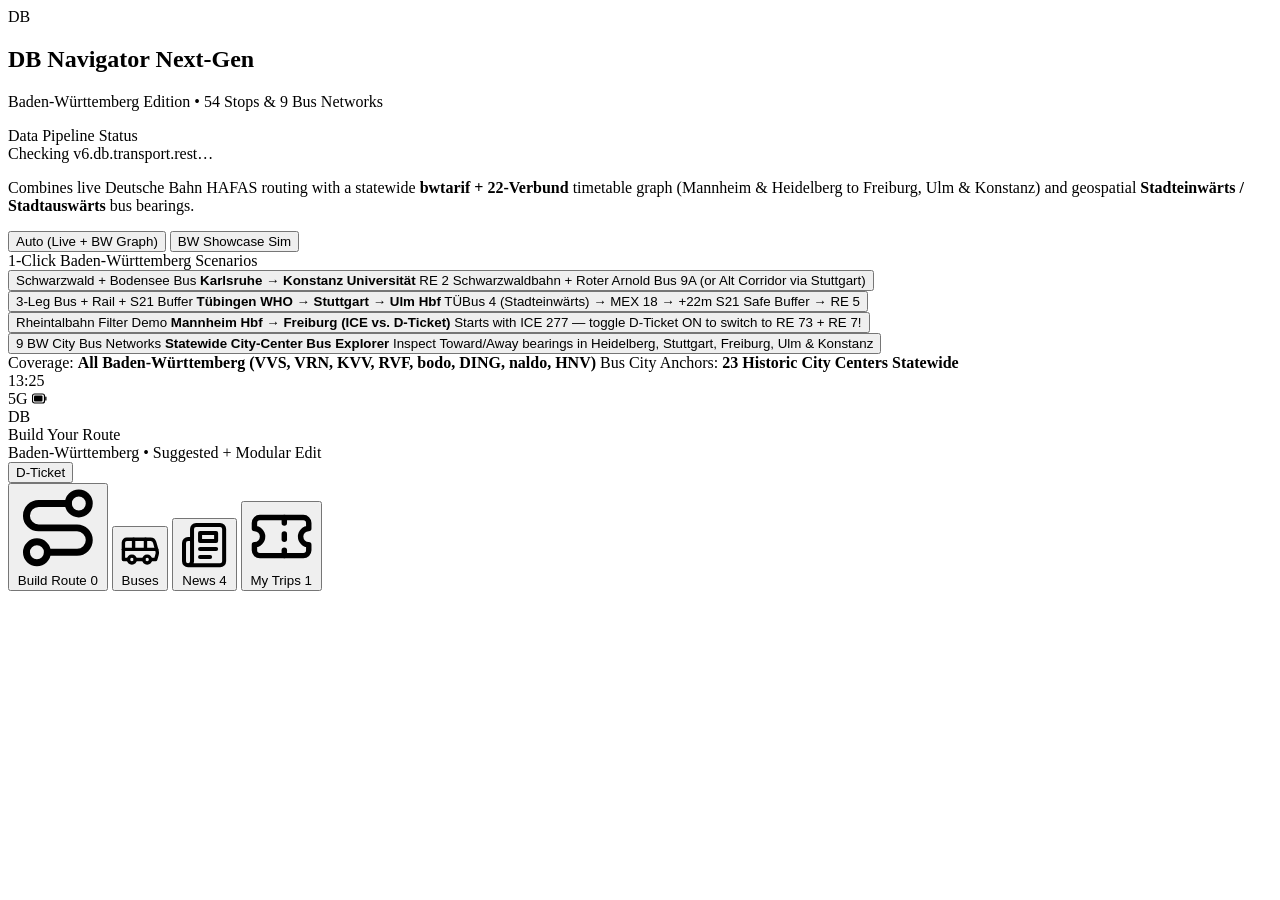
==== DBapp/index.html @ df18655d "Add files via upload" ====
<!DOCTYPE html>
<html lang="en">
<head>
  <meta charset="UTF-8" />
  <meta name="viewport" content="width=device-width, initial-scale=1.0, viewport-fit=cover" />
  <meta name="theme-color" content="#ec0016" />
  <meta name="description" content="Interactive Next-Gen UI prototype for Deutsche Bahn (DB Navigator) across Baden-Württemberg featuring modular multi-leg route building, Deutschlandticket filtering, geospatial bus city-center bearings, and transit news." />
  <meta property="og:title" content="DB Navigator Next-Gen — Baden-Württemberg Prototype" />
  <meta property="og:description" content="Build custom multi-leg rail &amp; bus routes across Baden-Württemberg with Deutschlandticket filtering, interactive transit map, and Stadteinwärts/Stadtauswärts bus bearings." />
  <meta property="og:type" content="website" />
  <link rel="icon" type="image/svg+xml" href="data:image/svg+xml,%3Csvg xmlns='http://www.w3.org/2000/svg' viewBox='0 0 64 48'%3E%3Crect x='3' y='3' width='58' height='42' rx='9' fill='%23ffffff' stroke='%23ec0016' stroke-width='6'/%3E%3Ctext x='32' y='33' text-anchor='middle' font-family='Arial,sans-serif' font-weight='900' font-size='26' fill='%23ec0016'%3EDB%3C/text%3E%3C/svg%3E" />
  <link rel="apple-touch-icon" href="data:image/svg+xml,%3Csvg xmlns='http://www.w3.org/2000/svg' viewBox='0 0 64 64'%3E%3Crect width='64' height='64' rx='14' fill='%23ec0016'/%3E%3Crect x='6' y='12' width='52' height='40' rx='8' fill='%23ffffff'/%3E%3Ctext x='32' y='41' text-anchor='middle' font-family='Arial,sans-serif' font-weight='900' font-size='24' fill='%23ec0016'%3EDB%3C/text%3E%3C/svg%3E" />
  <title>DB Navigator Next-Gen — Baden-Württemberg Interactive Prototype</title>
  <link rel="stylesheet" href="./css/styles.css?v=5" />
</head>
<body>
  <div class="workspace-shell">
    <!-- Left Presentation & Demo Companion Panel -->
    <aside class="companion-panel" aria-label="Prototype Controls and Scenarios">
      <div class="companion-brand">
        <span class="db-logo-mark" aria-hidden="true">DB</span>
        <div>
          <h1 class="companion-title">DB Navigator <span class="badge-next">Next-Gen</span></h1>
          <p class="companion-subtitle">Baden-Württemberg Edition • 54 Stops &amp; 9 Bus Networks</p>
        </div>
      </div>

      <div class="companion-card">
        <div class="card-eyebrow">Data Pipeline Status</div>
        <div id="api-status-indicator" class="api-status-pill status-checking">
          <span class="status-dot"></span>
          <span id="api-status-text">Checking v6.db.transport.rest…</span>
        </div>
        <p class="companion-help">
          Combines live Deutsche Bahn HAFAS routing with a statewide <strong>bwtarif + 22-Verbund</strong> timetable graph (Mannheim &amp; Heidelberg to Freiburg, Ulm &amp; Konstanz) and geospatial <strong>Stadteinwärts / Stadtauswärts</strong> bus bearings.
        </p>
        <div class="mode-switch-row">
          <button id="btn-mode-auto" class="chip-btn active" type="button">Auto (Live + BW Graph)</button>
          <button id="btn-mode-stuttgart" class="chip-btn" type="button">BW Showcase Sim</button>
        </div>
      </div>

      <div class="companion-card">
        <div class="card-eyebrow">1-Click Baden-Württemberg Scenarios</div>
        <div class="scenario-list">
          <button class="scenario-btn" data-scenario="schwarzwald-bodensee" type="button">
            <span class="scenario-tag">Schwarzwald + Bodensee Bus</span>
            <strong>Karlsruhe → Konstanz Universität</strong>
            <span>RE 2 Schwarzwaldbahn + Roter Arnold Bus 9A (or Alt Corridor via Stuttgart)</span>
          </button>
          <button class="scenario-btn" data-scenario="s21-buffer" type="button">
            <span class="scenario-tag">3-Leg Bus + Rail + S21 Buffer</span>
            <strong>Tübingen WHO → Stuttgart → Ulm Hbf</strong>
            <span>TÜBus 4 (Stadteinwärts) → MEX 18 → +22m S21 Safe Buffer → RE 5</span>
          </button>
          <button class="scenario-btn" data-scenario="ice-vs-dticket" type="button">
            <span class="scenario-tag">Rheintalbahn Filter Demo</span>
            <strong>Mannheim Hbf → Freiburg (ICE vs. D-Ticket)</strong>
            <span>Starts with ICE 277 — toggle D-Ticket ON to switch to RE 73 + RE 7!</span>
          </button>
          <button class="scenario-btn" data-scenario="bus-explorer-bw" type="button">
            <span class="scenario-tag">9 BW City Bus Networks</span>
            <strong>Statewide City-Center Bus Explorer</strong>
            <span>Inspect Toward/Away bearings in Heidelberg, Stuttgart, Freiburg, Ulm &amp; Konstanz</span>
          </button>
        </div>
      </div>

      <div class="companion-footer">
        <span>Coverage: <strong>All Baden-Württemberg (VVS, VRN, KVV, RVF, bodo, DING, naldo, HNV)</strong></span>
        <span>Bus City Anchors: <strong>23 Historic City Centers Statewide</strong></span>
      </div>
    </aside>

    <!-- Centered Smartphone Device Frame -->
    <main class="phone-stage">
      <div class="phone-device" role="application" aria-label="DB Navigator Mobile Prototype">
        <!-- Hardware Notch & Status Bar -->
        <div class="phone-statusbar">
          <span id="phone-clock" class="phone-time">13:25</span>
          <div class="phone-notch" aria-hidden="true"></div>
          <div class="phone-signals" aria-hidden="true">
            <span>5G</span>
            <svg width="15" height="11" viewBox="0 0 15 11" fill="currentColor"><rect x="0.5" y="1" width="12" height="9" rx="2" stroke="currentColor" stroke-width="1.2" fill="none"/><rect x="2" y="2.5" width="8.5" height="6" rx="1"/><rect x="13.2" y="3.5" width="1.3" height="4" rx="0.6"/></svg>
          </div>
        </div>

        <!-- Top DB App Header -->
        <header class="app-header">
          <div class="db-top-stripe" aria-hidden="true"></div>
          <div class="app-header-row">
            <div class="app-brand">
              <span class="db-logo-small">DB</span>
              <div>
                <div class="app-header-title" id="header-view-title">Build Your Route</div>
                <div class="app-header-sub" id="header-view-sub">Baden-Württemberg • Suggested + Modular Edit</div>
              </div>
            </div>
            <button id="btn-quick-dticket" class="dticket-header-pill active" type="button" title="Toggle Deutschlandticket Filter">
              <span class="dticket-dot"></span>
              <span>D-Ticket</span>
            </button>
          </div>
        </header>

        <!-- Scrollable Screen Viewport -->
        <div id="app-viewport" class="app-viewport">
          <!-- Rendered dynamically by js/app.js -->
        </div>

        <!-- Modal / Drawer Sheet Container inside Phone -->
        <div id="phone-sheet-backdrop" class="phone-sheet-backdrop hidden">
          <div id="phone-sheet-content" class="phone-sheet"></div>
        </div>

        <!-- Toast Notification inside Phone -->
        <div id="phone-toast" class="phone-toast hidden" role="status" aria-live="polite"></div>

        <!-- 4-Tab Bottom Navigation Bar -->
        <nav class="app-tabbar" aria-label="Main Navigation">
          <button class="tab-item active" data-tab="builder" type="button">
            <svg class="tab-icon" viewBox="0 0 24 24" fill="none" stroke="currentColor" stroke-width="2" stroke-linecap="round" stroke-linejoin="round">
              <circle cx="6" cy="19" r="3"/><path d="M9 19h8.5a3.5 3.5 0 0 0 0-7h-11a3.5 3.5 0 0 1 0-7H15"/><circle cx="18" cy="5" r="3"/>
            </svg>
            <span>Build Route</span>
            <span id="badge-legs-count" class="tab-badge hidden">0</span>
          </button>

          <button class="tab-item" data-tab="buses" type="button">
            <svg class="tab-icon" viewBox="0 0 24 24" fill="none" stroke="currentColor" stroke-width="2" stroke-linecap="round" stroke-linejoin="round">
              <path d="M8 6v6"/><path d="M15 6v6"/><path d="M2 12h19.6"/><path d="M18 18h3s.5-1.7.8-2.8c.1-.4.2-.8.2-1.2 0-.4-.1-.8-.2-1.2l-1.4-5C20.1 6.8 19.1 6 18 6H4a2 2 0 0 0-2 2v10h3"/><circle cx="7" cy="18" r="2"/><path d="M9 18h5"/><circle cx="16" cy="18" r="2"/>
            </svg>
            <span>Buses</span>
          </button>

          <button class="tab-item" data-tab="news" type="button">
            <svg class="tab-icon" viewBox="0 0 24 24" fill="none" stroke="currentColor" stroke-width="2" stroke-linecap="round" stroke-linejoin="round">
              <path d="M4 22h16a2 2 0 0 0 2-2V4a2 2 0 0 0-2-2H8a2 2 0 0 0-2 2v16a2 2 0 0 1-2 2Zm0 0a2 2 0 0 1-2-2v-9c0-1.1.9-2 2-2h2"/><path d="M18 14h-8"/><path d="M15 18h-5"/><path d="M10 6h8v4h-8V6Z"/>
            </svg>
            <span>News</span>
            <span id="badge-news-alert" class="tab-badge alert">4</span>
          </button>

          <button class="tab-item" data-tab="trips" type="button">
            <svg class="tab-icon" viewBox="0 0 24 24" fill="none" stroke="currentColor" stroke-width="2" stroke-linecap="round" stroke-linejoin="round">
              <path d="M2 9a3 3 0 0 1 0 6v2a2 2 0 0 0 2 2h16a2 2 0 0 0 2-2v-2a3 3 0 0 1 0-6V7a2 2 0 0 0-2-2H4a2 2 0 0 0-2 2Z"/><path d="M13 5v2"/><path d="M13 17v2"/><path d="M13 11v2"/>
            </svg>
            <span>My Trips</span>
            <span id="badge-trips-count" class="tab-badge">1</span>
          </button>
        </nav>
      </div>
    </main>
  </div>

  <script defer src="./js/bundle.js?v=5"></script>
</body>
</html>
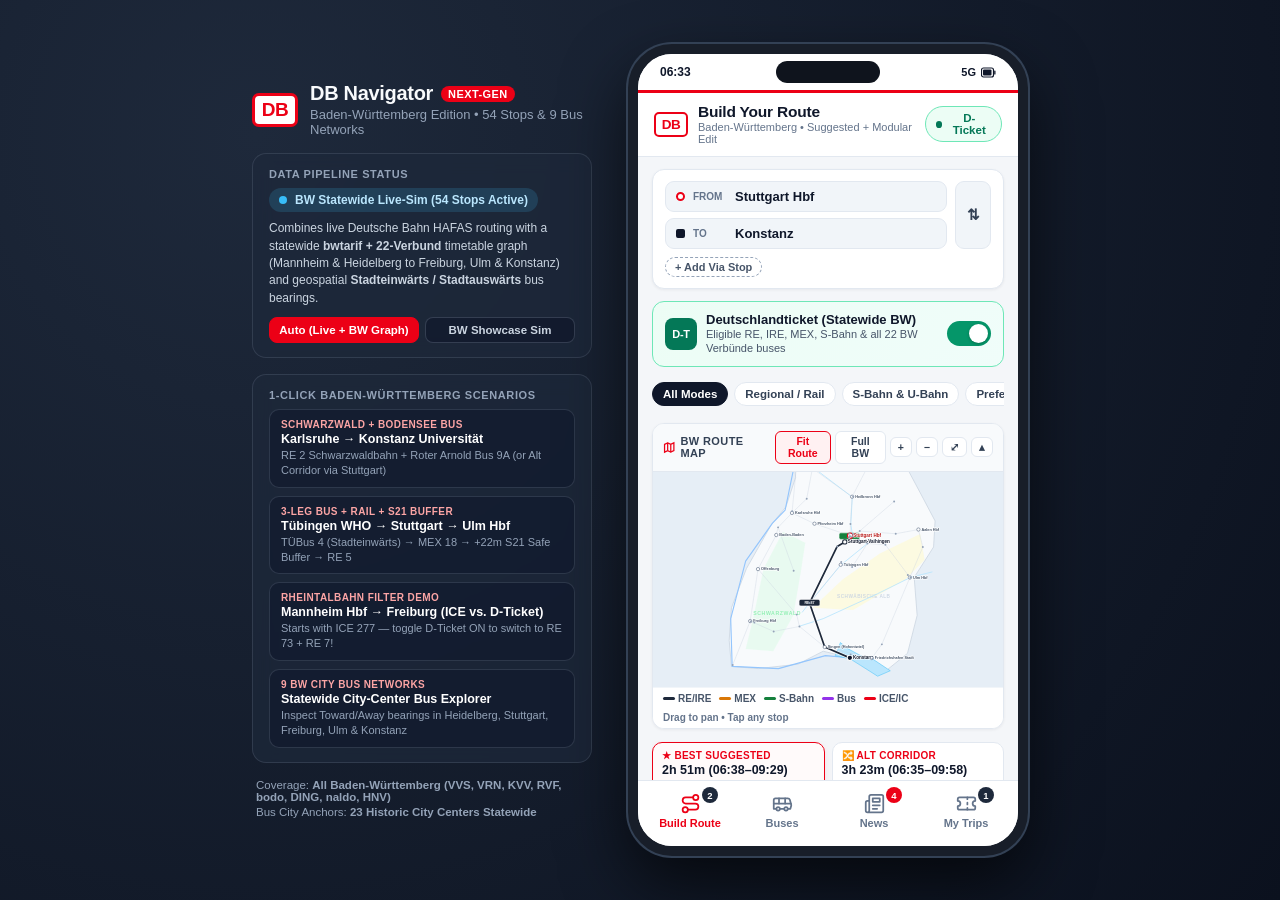
==== commit 429855ea: "Add files via upload" ====
--- a/DBapp/index.html
+++ b/DBapp/index.html
@@ -1,158 +1,7067 @@
-<!DOCTYPE html>
-<html lang="en">
-<head>
-  <meta charset="UTF-8" />
-  <meta name="viewport" content="width=device-width, initial-scale=1.0, viewport-fit=cover" />
-  <meta name="theme-color" content="#ec0016" />
-  <meta name="description" content="Interactive Next-Gen UI prototype for Deutsche Bahn (DB Navigator) across Baden-Württemberg featuring modular multi-leg route building, Deutschlandticket filtering, geospatial bus city-center bearings, and transit news." />
-  <meta property="og:title" content="DB Navigator Next-Gen — Baden-Württemberg Prototype" />
-  <meta property="og:description" content="Build custom multi-leg rail &amp; bus routes across Baden-Württemberg with Deutschlandticket filtering, interactive transit map, and Stadteinwärts/Stadtauswärts bus bearings." />
-  <meta property="og:type" content="website" />
-  <link rel="icon" type="image/svg+xml" href="data:image/svg+xml,%3Csvg xmlns='http://www.w3.org/2000/svg' viewBox='0 0 64 48'%3E%3Crect x='3' y='3' width='58' height='42' rx='9' fill='%23ffffff' stroke='%23ec0016' stroke-width='6'/%3E%3Ctext x='32' y='33' text-anchor='middle' font-family='Arial,sans-serif' font-weight='900' font-size='26' fill='%23ec0016'%3EDB%3C/text%3E%3C/svg%3E" />
-  <link rel="apple-touch-icon" href="data:image/svg+xml,%3Csvg xmlns='http://www.w3.org/2000/svg' viewBox='0 0 64 64'%3E%3Crect width='64' height='64' rx='14' fill='%23ec0016'/%3E%3Crect x='6' y='12' width='52' height='40' rx='8' fill='%23ffffff'/%3E%3Ctext x='32' y='41' text-anchor='middle' font-family='Arial,sans-serif' font-weight='900' font-size='24' fill='%23ec0016'%3EDB%3C/text%3E%3C/svg%3E" />
-  <title>DB Navigator Next-Gen — Baden-Württemberg Interactive Prototype</title>
-  <link rel="stylesheet" href="./css/styles.css?v=5" />
-</head>
-<body>
-  <div class="workspace-shell">
-    <!-- Left Presentation & Demo Companion Panel -->
-    <aside class="companion-panel" aria-label="Prototype Controls and Scenarios">
-      <div class="companion-brand">
-        <span class="db-logo-mark" aria-hidden="true">DB</span>
-        <div>
-          <h1 class="companion-title">DB Navigator <span class="badge-next">Next-Gen</span></h1>
-          <p class="companion-subtitle">Baden-Württemberg Edition • 54 Stops &amp; 9 Bus Networks</p>
-        </div>
-      </div>
-
-      <div class="companion-card">
-        <div class="card-eyebrow">Data Pipeline Status</div>
-        <div id="api-status-indicator" class="api-status-pill status-checking">
-          <span class="status-dot"></span>
-          <span id="api-status-text">Checking v6.db.transport.rest…</span>
-        </div>
-        <p class="companion-help">
-          Combines live Deutsche Bahn HAFAS routing with a statewide <strong>bwtarif + 22-Verbund</strong> timetable graph (Mannheim &amp; Heidelberg to Freiburg, Ulm &amp; Konstanz) and geospatial <strong>Stadteinwärts / Stadtauswärts</strong> bus bearings.
-        </p>
-        <div class="mode-switch-row">
-          <button id="btn-mode-auto" class="chip-btn active" type="button">Auto (Live + BW Graph)</button>
-          <button id="btn-mode-stuttgart" class="chip-btn" type="button">BW Showcase Sim</button>
-        </div>
-      </div>
-
-      <div class="companion-card">
-        <div class="card-eyebrow">1-Click Baden-Württemberg Scenarios</div>
-        <div class="scenario-list">
-          <button class="scenario-btn" data-scenario="schwarzwald-bodensee" type="button">
-            <span class="scenario-tag">Schwarzwald + Bodensee Bus</span>
-            <strong>Karlsruhe → Konstanz Universität</strong>
-            <span>RE 2 Schwarzwaldbahn + Roter Arnold Bus 9A (or Alt Corridor via Stuttgart)</span>
-          </button>
-          <button class="scenario-btn" data-scenario="s21-buffer" type="button">
-            <span class="scenario-tag">3-Leg Bus + Rail + S21 Buffer</span>
-            <strong>Tübingen WHO → Stuttgart → Ulm Hbf</strong>
-            <span>TÜBus 4 (Stadteinwärts) → MEX 18 → +22m S21 Safe Buffer → RE 5</span>
-          </button>
-          <button class="scenario-btn" data-scenario="ice-vs-dticket" type="button">
-            <span class="scenario-tag">Rheintalbahn Filter Demo</span>
-            <strong>Mannheim Hbf → Freiburg (ICE vs. D-Ticket)</strong>
-            <span>Starts with ICE 277 — toggle D-Ticket ON to switch to RE 73 + RE 7!</span>
-          </button>
-          <button class="scenario-btn" data-scenario="bus-explorer-bw" type="button">
-            <span class="scenario-tag">9 BW City Bus Networks</span>
-            <strong>Statewide City-Center Bus Explorer</strong>
-            <span>Inspect Toward/Away bearings in Heidelberg, Stuttgart, Freiburg, Ulm &amp; Konstanz</span>
-          </button>
-        </div>
-      </div>
-
-      <div class="companion-footer">
-        <span>Coverage: <strong>All Baden-Württemberg (VVS, VRN, KVV, RVF, bodo, DING, naldo, HNV)</strong></span>
-        <span>Bus City Anchors: <strong>23 Historic City Centers Statewide</strong></span>
-      </div>
-    </aside>
-
-    <!-- Centered Smartphone Device Frame -->
-    <main class="phone-stage">
-      <div class="phone-device" role="application" aria-label="DB Navigator Mobile Prototype">
-        <!-- Hardware Notch & Status Bar -->
-        <div class="phone-statusbar">
-          <span id="phone-clock" class="phone-time">13:25</span>
-          <div class="phone-notch" aria-hidden="true"></div>
-          <div class="phone-signals" aria-hidden="true">
-            <span>5G</span>
-            <svg width="15" height="11" viewBox="0 0 15 11" fill="currentColor"><rect x="0.5" y="1" width="12" height="9" rx="2" stroke="currentColor" stroke-width="1.2" fill="none"/><rect x="2" y="2.5" width="8.5" height="6" rx="1"/><rect x="13.2" y="3.5" width="1.3" height="4" rx="0.6"/></svg>
-          </div>
-        </div>
-
-        <!-- Top DB App Header -->
-        <header class="app-header">
-          <div class="db-top-stripe" aria-hidden="true"></div>
-          <div class="app-header-row">
-            <div class="app-brand">
-              <span class="db-logo-small">DB</span>
-              <div>
-                <div class="app-header-title" id="header-view-title">Build Your Route</div>
-                <div class="app-header-sub" id="header-view-sub">Baden-Württemberg • Suggested + Modular Edit</div>
-              </div>
-            </div>
-            <button id="btn-quick-dticket" class="dticket-header-pill active" type="button" title="Toggle Deutschlandticket Filter">
-              <span class="dticket-dot"></span>
-              <span>D-Ticket</span>
-            </button>
-          </div>
-        </header>
-
-        <!-- Scrollable Screen Viewport -->
-        <div id="app-viewport" class="app-viewport">
-          <!-- Rendered dynamically by js/app.js -->
-        </div>
-
-        <!-- Modal / Drawer Sheet Container inside Phone -->
-        <div id="phone-sheet-backdrop" class="phone-sheet-backdrop hidden">
-          <div id="phone-sheet-content" class="phone-sheet"></div>
-        </div>
-
-        <!-- Toast Notification inside Phone -->
-        <div id="phone-toast" class="phone-toast hidden" role="status" aria-live="polite"></div>
-
-        <!-- 4-Tab Bottom Navigation Bar -->
-        <nav class="app-tabbar" aria-label="Main Navigation">
-          <button class="tab-item active" data-tab="builder" type="button">
-            <svg class="tab-icon" viewBox="0 0 24 24" fill="none" stroke="currentColor" stroke-width="2" stroke-linecap="round" stroke-linejoin="round">
-              <circle cx="6" cy="19" r="3"/><path d="M9 19h8.5a3.5 3.5 0 0 0 0-7h-11a3.5 3.5 0 0 1 0-7H15"/><circle cx="18" cy="5" r="3"/>
-            </svg>
-            <span>Build Route</span>
-            <span id="badge-legs-count" class="tab-badge hidden">0</span>
-          </button>
-
-          <button class="tab-item" data-tab="buses" type="button">
-            <svg class="tab-icon" viewBox="0 0 24 24" fill="none" stroke="currentColor" stroke-width="2" stroke-linecap="round" stroke-linejoin="round">
-              <path d="M8 6v6"/><path d="M15 6v6"/><path d="M2 12h19.6"/><path d="M18 18h3s.5-1.7.8-2.8c.1-.4.2-.8.2-1.2 0-.4-.1-.8-.2-1.2l-1.4-5C20.1 6.8 19.1 6 18 6H4a2 2 0 0 0-2 2v10h3"/><circle cx="7" cy="18" r="2"/><path d="M9 18h5"/><circle cx="16" cy="18" r="2"/>
-            </svg>
-            <span>Buses</span>
-          </button>
-
-          <button class="tab-item" data-tab="news" type="button">
-            <svg class="tab-icon" viewBox="0 0 24 24" fill="none" stroke="currentColor" stroke-width="2" stroke-linecap="round" stroke-linejoin="round">
-              <path d="M4 22h16a2 2 0 0 0 2-2V4a2 2 0 0 0-2-2H8a2 2 0 0 0-2 2v16a2 2 0 0 1-2 2Zm0 0a2 2 0 0 1-2-2v-9c0-1.1.9-2 2-2h2"/><path d="M18 14h-8"/><path d="M15 18h-5"/><path d="M10 6h8v4h-8V6Z"/>
-            </svg>
-            <span>News</span>
-            <span id="badge-news-alert" class="tab-badge alert">4</span>
-          </button>
-
-          <button class="tab-item" data-tab="trips" type="button">
-            <svg class="tab-icon" viewBox="0 0 24 24" fill="none" stroke="currentColor" stroke-width="2" stroke-linecap="round" stroke-linejoin="round">
-              <path d="M2 9a3 3 0 0 1 0 6v2a2 2 0 0 0 2 2h16a2 2 0 0 0 2-2v-2a3 3 0 0 1 0-6V7a2 2 0 0 0-2-2H4a2 2 0 0 0-2 2Z"/><path d="M13 5v2"/><path d="M13 17v2"/><path d="M13 11v2"/>
-            </svg>
-            <span>My Trips</span>
-            <span id="badge-trips-count" class="tab-badge">1</span>
-          </button>
-        </nav>
-      </div>
-    </main>
-  </div>
-
-  <script defer src="./js/bundle.js?v=5"></script>
-</body>
-</html>
+<!DOCTYPE html>
+<html lang="en">
+<head>
+  <meta charset="UTF-8" />
+  <meta name="viewport" content="width=device-width, initial-scale=1.0, viewport-fit=cover" />
+  <meta name="theme-color" content="#ec0016" />
+  <meta name="description" content="Interactive Next-Gen UI prototype for Deutsche Bahn (DB Navigator) across Baden-Württemberg featuring modular multi-leg route building, Deutschlandticket filtering, geospatial bus city-center bearings, and transit news." />
+  <meta property="og:title" content="DB Navigator Next-Gen — Baden-Württemberg Prototype" />
+  <meta property="og:description" content="Build custom multi-leg rail &amp; bus routes across Baden-Württemberg with Deutschlandticket filtering, interactive transit map, and Stadteinwärts/Stadtauswärts bus bearings." />
+  <meta property="og:type" content="website" />
+  <link rel="icon" type="image/svg+xml" href="data:image/svg+xml,%3Csvg xmlns='http://www.w3.org/2000/svg' viewBox='0 0 64 48'%3E%3Crect x='3' y='3' width='58' height='42' rx='9' fill='%23ffffff' stroke='%23ec0016' stroke-width='6'/%3E%3Ctext x='32' y='33' text-anchor='middle' font-family='Arial,sans-serif' font-weight='900' font-size='26' fill='%23ec0016'%3EDB%3C/text%3E%3C/svg%3E" />
+  <link rel="apple-touch-icon" href="data:image/svg+xml,%3Csvg xmlns='http://www.w3.org/2000/svg' viewBox='0 0 64 64'%3E%3Crect width='64' height='64' rx='14' fill='%23ec0016'/%3E%3Crect x='6' y='12' width='52' height='40' rx='8' fill='%23ffffff'/%3E%3Ctext x='32' y='41' text-anchor='middle' font-family='Arial,sans-serif' font-weight='900' font-size='24' fill='%23ec0016'%3EDB%3C/text%3E%3C/svg%3E" />
+  <title>DB Navigator Next-Gen — Baden-Württemberg Interactive Prototype</title>
+  <style>
+:root {
+  --db-red: #ec0016;
+  --db-red-dark: #c50014;
+  --db-red-soft: #fff1f2;
+  --db-navy: #141923;
+  --db-slate-900: #0f172a;
+  --db-slate-800: #1e293b;
+  --db-slate-700: #334155;
+  --db-slate-600: #475569;
+  --db-slate-500: #64748b;
+  --db-slate-400: #94a3b8;
+  --db-slate-200: #e2e8f0;
+  --db-slate-100: #f1f5f9;
+  --db-bg: #f4f6f9;
+
+  --dticket-green: #047857;
+  --dticket-bg: #ecfdf5;
+  --dticket-border: #6ee7b7;
+
+  --inbound-blue: #0369a1;
+  --inbound-bg: #e0f2fe;
+  --inbound-border: #7dd3fc;
+
+  --outbound-amber: #b45309;
+  --outbound-bg: #fef3c7;
+  --outbound-border: #fcd34d;
+
+  --crosstown-purple: #6d28d9;
+  --crosstown-bg: #ede9fe;
+  --crosstown-border: #c4b5fd;
+
+  --success: #15803d;
+  --warning: #d97706;
+  --danger: #dc2626;
+
+  --radius-sm: 8px;
+  --radius-md: 12px;
+  --radius-lg: 16px;
+  --shadow-sm: 0 1px 3px rgba(15, 23, 42, 0.06);
+  --shadow-md: 0 4px 12px rgba(15, 23, 42, 0.08);
+}
+
+* {
+  box-sizing: border-box;
+  margin: 0;
+  padding: 0;
+}
+
+body {
+  font-family: -apple-system, BlinkMacSystemFont, "Segoe UI", Roboto, "Helvetica Neue", Arial, sans-serif;
+  background: radial-gradient(circle at 20% 15%, #1e293b 0%, #0b111e 100%);
+  color: var(--db-slate-900);
+  min-height: 100vh;
+  display: flex;
+  justify-content: center;
+  align-items: center;
+  padding: 16px;
+  -webkit-font-smoothing: antialiased;
+}
+
+button, input, select {
+  font-family: inherit;
+}
+
+.hidden {
+  display: none !important;
+}
+
+/* Workspace Outer Layout */
+.workspace-shell {
+  display: flex;
+  align-items: center;
+  justify-content: center;
+  gap: 36px;
+  max-width: 1160px;
+  width: 100%;
+}
+
+/* Left Presentation Companion Panel */
+.companion-panel {
+  width: 340px;
+  flex-shrink: 0;
+  color: #f8fafc;
+  display: flex;
+  flex-direction: column;
+  gap: 16px;
+}
+
+.companion-brand {
+  display: flex;
+  align-items: center;
+  gap: 12px;
+}
+
+.db-logo-mark {
+  display: inline-flex;
+  align-items: center;
+  justify-content: center;
+  width: 46px;
+  height: 34px;
+  background: #ffffff;
+  color: var(--db-red);
+  border: 3.5px solid var(--db-red);
+  border-radius: 7px;
+  font-weight: 900;
+  font-size: 19px;
+  letter-spacing: -0.5px;
+  flex-shrink: 0;
+}
+
+.companion-title {
+  font-size: 20px;
+  font-weight: 800;
+  letter-spacing: -0.3px;
+  display: flex;
+  align-items: center;
+  gap: 8px;
+}
+
+.badge-next {
+  font-size: 11px;
+  font-weight: 700;
+  text-transform: uppercase;
+  background: var(--db-red);
+  color: #fff;
+  padding: 2px 7px;
+  border-radius: 99px;
+  letter-spacing: 0.4px;
+}
+
+.companion-subtitle {
+  font-size: 13px;
+  color: #94a3b8;
+  margin-top: 2px;
+}
+
+.companion-card {
+  background: rgba(30, 41, 59, 0.72);
+  border: 1px solid rgba(148, 163, 184, 0.18);
+  border-radius: 14px;
+  padding: 14px 16px;
+  backdrop-filter: blur(10px);
+}
+
+.card-eyebrow {
+  font-size: 11px;
+  font-weight: 700;
+  text-transform: uppercase;
+  letter-spacing: 0.6px;
+  color: #94a3b8;
+  margin-bottom: 8px;
+}
+
+.api-status-pill {
+  display: inline-flex;
+  align-items: center;
+  gap: 8px;
+  font-size: 12px;
+  font-weight: 600;
+  padding: 5px 10px;
+  border-radius: 99px;
+  margin-bottom: 8px;
+}
+
+.status-dot {
+  width: 8px;
+  height: 8px;
+  border-radius: 50%;
+}
+
+.status-checking {
+  background: rgba(251, 191, 36, 0.15);
+  color: #fde68a;
+}
+.status-checking .status-dot { background: #fbbf24; }
+
+.status-live {
+  background: rgba(16, 185, 129, 0.18);
+  color: #6ee7b7;
+}
+.status-live .status-dot {
+  background: #10b981;
+  box-shadow: 0 0 8px #10b981;
+}
+
+.status-sim {
+  background: rgba(56, 189, 248, 0.16);
+  color: #bae6fd;
+}
+.status-sim .status-dot {
+  background: #38bdf8;
+}
+
+.companion-help {
+  font-size: 12px;
+  line-height: 1.45;
+  color: #cbd5e1;
+  margin-bottom: 10px;
+}
+
+.mode-switch-row {
+  display: flex;
+  gap: 6px;
+}
+
+.chip-btn {
+  flex: 1;
+  background: rgba(15, 23, 42, 0.6);
+  border: 1px solid rgba(148, 163, 184, 0.25);
+  color: #cbd5e1;
+  padding: 6px 8px;
+  border-radius: 8px;
+  font-size: 11.5px;
+  font-weight: 600;
+  cursor: pointer;
+  transition: all 0.15s ease;
+}
+
+.chip-btn:hover {
+  border-color: #94a3b8;
+  color: #fff;
+}
+
+.chip-btn.active {
+  background: var(--db-red);
+  border-color: var(--db-red);
+  color: #fff;
+}
+
+.scenario-list {
+  display: flex;
+  flex-direction: column;
+  gap: 8px;
+}
+
+.scenario-btn {
+  text-align: left;
+  background: rgba(15, 23, 42, 0.55);
+  border: 1px solid rgba(148, 163, 184, 0.2);
+  border-radius: 10px;
+  padding: 9px 11px;
+  color: #f1f5f9;
+  cursor: pointer;
+  display: flex;
+  flex-direction: column;
+  gap: 2px;
+  transition: all 0.15s ease;
+}
+
+.scenario-btn:hover {
+  background: rgba(51, 65, 85, 0.65);
+  border-color: rgba(236, 0, 22, 0.65);
+  transform: translateX(2px);
+}
+
+.scenario-tag {
+  font-size: 10px;
+  font-weight: 700;
+  text-transform: uppercase;
+  color: #fca5a5;
+  letter-spacing: 0.4px;
+}
+
+.scenario-btn strong {
+  font-size: 12.5px;
+  color: #ffffff;
+}
+
+.scenario-btn span:last-child {
+  font-size: 11px;
+  color: #94a3b8;
+  line-height: 1.35;
+}
+
+.companion-footer {
+  display: flex;
+  flex-direction: column;
+  gap: 3px;
+  font-size: 11.5px;
+  color: #94a3b8;
+  padding-left: 4px;
+}
+
+/* Smartphone Device Chassis */
+.phone-stage {
+  display: flex;
+  justify-content: center;
+  align-items: center;
+}
+
+.phone-device {
+  width: 400px;
+  height: min(812px, calc(100vh - 32px));
+  min-height: 620px;
+  background: var(--db-bg);
+  border-radius: 44px;
+  border: 10px solid #181e29;
+  box-shadow:
+    0 0 0 2px #334155,
+    0 28px 65px rgba(0, 0, 0, 0.65);
+  display: flex;
+  flex-direction: column;
+  overflow: hidden;
+  position: relative;
+}
+
+/* Status Bar */
+.phone-statusbar {
+  height: 36px;
+  background: #ffffff;
+  display: flex;
+  align-items: center;
+  justify-content: space-between;
+  padding: 0 22px;
+  font-size: 12px;
+  font-weight: 700;
+  color: var(--db-slate-900);
+  flex-shrink: 0;
+  position: relative;
+}
+
+.phone-notch {
+  width: 104px;
+  height: 22px;
+  background: #0f141d;
+  border-radius: 99px;
+  position: absolute;
+  left: 50%;
+  transform: translateX(-50%);
+}
+
+.phone-signals {
+  display: flex;
+  align-items: center;
+  gap: 5px;
+  font-size: 11px;
+}
+
+/* Top DB App Header */
+.app-header {
+  background: #ffffff;
+  border-bottom: 1px solid var(--db-slate-200);
+  flex-shrink: 0;
+  z-index: 10;
+}
+
+.db-top-stripe {
+  height: 3px;
+  background: var(--db-red);
+  width: 100%;
+}
+
+.app-header-row {
+  display: flex;
+  align-items: center;
+  justify-content: space-between;
+  padding: 10px 16px 11px;
+}
+
+.app-brand {
+  display: flex;
+  align-items: center;
+  gap: 10px;
+}
+
+.db-logo-small {
+  display: inline-flex;
+  align-items: center;
+  justify-content: center;
+  width: 34px;
+  height: 25px;
+  background: #fff;
+  color: var(--db-red);
+  border: 2.5px solid var(--db-red);
+  border-radius: 5px;
+  font-weight: 900;
+  font-size: 13.5px;
+  letter-spacing: -0.4px;
+  flex-shrink: 0;
+}
+
+.app-header-title {
+  font-size: 15.5px;
+  font-weight: 800;
+  color: var(--db-slate-900);
+  letter-spacing: -0.2px;
+}
+
+.app-header-sub {
+  font-size: 11px;
+  color: var(--db-slate-500);
+  font-weight: 500;
+}
+
+.dticket-header-pill {
+  display: inline-flex;
+  align-items: center;
+  gap: 5px;
+  padding: 5px 10px;
+  border-radius: 99px;
+  font-size: 11.5px;
+  font-weight: 700;
+  border: 1.5px solid var(--db-slate-200);
+  background: var(--db-slate-100);
+  color: var(--db-slate-600);
+  cursor: pointer;
+  transition: all 0.15s ease;
+}
+
+.dticket-header-pill .dticket-dot {
+  width: 7px;
+  height: 7px;
+  border-radius: 50%;
+  background: var(--db-slate-400);
+}
+
+.dticket-header-pill.active {
+  background: var(--dticket-bg);
+  border-color: var(--dticket-border);
+  color: var(--dticket-green);
+}
+
+.dticket-header-pill.active .dticket-dot {
+  background: var(--dticket-green);
+}
+
+/* Main Scrollable Viewport */
+.app-viewport {
+  flex: 1;
+  overflow-y: auto;
+  padding: 12px 14px 22px;
+  display: flex;
+  flex-direction: column;
+  gap: 12px;
+  scroll-behavior: smooth;
+}
+
+.app-viewport::-webkit-scrollbar {
+  width: 4px;
+}
+.app-viewport::-webkit-scrollbar-thumb {
+  background: #cbd5e1;
+  border-radius: 99px;
+}
+
+/* Bottom Tab Bar */
+.app-tabbar {
+  height: 66px;
+  background: #ffffff;
+  border-top: 1px solid var(--db-slate-200);
+  display: grid;
+  grid-template-columns: repeat(4, 1fr);
+  padding: 4px 6px 10px;
+  flex-shrink: 0;
+  z-index: 15;
+}
+
+.tab-item {
+  background: none;
+  border: none;
+  display: flex;
+  flex-direction: column;
+  align-items: center;
+  justify-content: center;
+  gap: 3px;
+  color: var(--db-slate-500);
+  font-size: 11px;
+  font-weight: 600;
+  cursor: pointer;
+  position: relative;
+  border-radius: 10px;
+  transition: color 0.15s ease;
+}
+
+.tab-item:hover {
+  color: var(--db-slate-800);
+}
+
+.tab-item.active {
+  color: var(--db-red);
+  font-weight: 700;
+}
+
+.tab-icon {
+  width: 21px;
+  height: 21px;
+}
+
+.tab-badge {
+  position: absolute;
+  top: 2px;
+  right: 18px;
+  background: var(--db-slate-800);
+  color: #fff;
+  font-size: 9.5px;
+  font-weight: 800;
+  min-width: 16px;
+  height: 16px;
+  padding: 0 4px;
+  border-radius: 99px;
+  display: inline-flex;
+  align-items: center;
+  justify-content: center;
+}
+
+.tab-badge.alert {
+  background: var(--db-red);
+}
+
+/* Common Cards & Controls inside Viewport */
+.surface-card,
+.dticket-banner,
+.chain-card,
+.alert-ticker {
+  flex-shrink: 0;
+}
+
+.surface-card {
+  background: #ffffff;
+  border-radius: var(--radius-md);
+  border: 1px solid var(--db-slate-200);
+  box-shadow: var(--shadow-sm);
+  padding: 12px;
+}
+
+.dticket-banner {
+  display: flex;
+  align-items: center;
+  justify-content: space-between;
+  gap: 10px;
+  padding: 10px 12px;
+  border-radius: var(--radius-md);
+  border: 1.5px solid var(--db-slate-200);
+  background: #ffffff;
+  transition: all 0.18s ease;
+}
+
+.dticket-banner.enabled {
+  background: linear-gradient(135deg, #ecfdf5 0%, #f0fdfa 100%);
+  border-color: #6ee7b7;
+}
+
+.dticket-banner-left {
+  display: flex;
+  align-items: center;
+  gap: 9px;
+}
+
+.dticket-ticket-icon {
+  width: 32px;
+  height: 32px;
+  border-radius: 8px;
+  background: #047857;
+  color: #fff;
+  font-weight: 900;
+  font-size: 11px;
+  display: inline-flex;
+  align-items: center;
+  justify-content: center;
+  flex-shrink: 0;
+  letter-spacing: -0.3px;
+}
+
+.dticket-banner:not(.enabled) .dticket-ticket-icon {
+  background: var(--db-slate-400);
+}
+
+.dticket-title {
+  font-size: 13px;
+  font-weight: 800;
+  color: var(--db-slate-900);
+}
+
+.dticket-desc {
+  font-size: 11px;
+  color: var(--db-slate-600);
+  line-height: 1.3;
+}
+
+/* Toggle Switch */
+.switch-btn {
+  width: 44px;
+  height: 25px;
+  border-radius: 99px;
+  background: #cbd5e1;
+  border: none;
+  position: relative;
+  cursor: pointer;
+  flex-shrink: 0;
+  transition: background 0.18s ease;
+}
+
+.switch-btn::after {
+  content: "";
+  position: absolute;
+  top: 3px;
+  left: 3px;
+  width: 19px;
+  height: 19px;
+  border-radius: 50%;
+  background: #ffffff;
+  box-shadow: 0 1px 3px rgba(0,0,0,0.25);
+  transition: transform 0.18s ease;
+}
+
+.switch-btn.on {
+  background: #059669;
+}
+
+.switch-btn.on::after {
+  transform: translateX(19px);
+}
+
+/* Filter Pill Strip */
+.filter-strip {
+  display: flex;
+  align-items: center;
+  flex-shrink: 0;
+  gap: 6px;
+  overflow-x: auto;
+  overflow-y: visible;
+  padding: 2px 0 4px;
+}
+
+.filter-strip::-webkit-scrollbar {
+  display: none;
+}
+
+.pill-filter {
+  white-space: nowrap;
+  padding: 5px 10px;
+  border-radius: 99px;
+  font-size: 11.5px;
+  font-weight: 600;
+  background: #ffffff;
+  border: 1px solid var(--db-slate-200);
+  color: var(--db-slate-700);
+  cursor: pointer;
+  transition: all 0.15s ease;
+}
+
+.pill-filter:hover {
+  border-color: var(--db-slate-400);
+}
+
+.pill-filter.active {
+  background: var(--db-slate-900);
+  border-color: var(--db-slate-900);
+  color: #ffffff;
+}
+
+.pill-filter.inbound.active {
+  background: var(--inbound-blue);
+  border-color: var(--inbound-blue);
+}
+
+.pill-filter.outbound.active {
+  background: var(--outbound-amber);
+  border-color: var(--outbound-amber);
+}
+
+/* Search Input & Station Chips */
+.search-box {
+  position: relative;
+  display: flex;
+  align-items: center;
+}
+
+.search-input {
+  width: 100%;
+  padding: 9px 32px 9px 32px;
+  border-radius: 10px;
+  border: 1.5px solid var(--db-slate-200);
+  background: var(--db-slate-100);
+  font-size: 13px;
+  font-weight: 600;
+  color: var(--db-slate-900);
+  outline: none;
+  transition: border-color 0.15s ease, background 0.15s ease;
+}
+
+.search-input:focus {
+  background: #ffffff;
+  border-color: var(--db-red);
+}
+
+.search-icon {
+  position: absolute;
+  left: 10px;
+  width: 15px;
+  height: 15px;
+  color: var(--db-slate-500);
+  pointer-events: none;
+}
+
+.search-results-dropdown {
+  margin-top: 6px;
+  border: 1px solid var(--db-slate-200);
+  border-radius: 10px;
+  background: #ffffff;
+  overflow: hidden;
+  box-shadow: var(--shadow-md);
+}
+
+.station-option {
+  width: 100%;
+  text-align: left;
+  padding: 8px 11px;
+  background: none;
+  border: none;
+  border-bottom: 1px solid var(--db-slate-100);
+  display: flex;
+  align-items: center;
+  justify-content: space-between;
+  cursor: pointer;
+  font-size: 12.5px;
+}
+
+.station-option:last-child {
+  border-bottom: none;
+}
+
+.station-option:hover {
+  background: var(--db-slate-100);
+}
+
+.station-chips {
+  display: flex;
+  flex-wrap: wrap;
+  gap: 5px;
+  margin-top: 8px;
+}
+
+.station-chip {
+  font-size: 11px;
+  font-weight: 600;
+  padding: 4px 9px;
+  border-radius: 7px;
+  background: var(--db-slate-100);
+  color: var(--db-slate-700);
+  border: 1px solid var(--db-slate-200);
+  cursor: pointer;
+}
+
+.station-chip:hover, .station-chip.selected {
+  background: var(--db-red-soft);
+  border-color: #fda4af;
+  color: var(--db-red-dark);
+}
+
+/* Line Product Badges */
+.line-badge {
+  display: inline-flex;
+  align-items: center;
+  justify-content: center;
+  padding: 2px 7px;
+  border-radius: 5px;
+  font-size: 11px;
+  font-weight: 800;
+  letter-spacing: -0.2px;
+  white-space: nowrap;
+}
+
+.line-ice {
+  background: #ffffff;
+  color: var(--db-red);
+  border: 1.5px solid var(--db-red);
+}
+
+.line-ic {
+  background: #f8fafc;
+  color: #be123c;
+  border: 1.5px solid #fda4af;
+}
+
+.line-regio {
+  background: #334155;
+  color: #ffffff;
+}
+
+.line-mex {
+  background: #eab308;
+  color: #1e293b;
+}
+
+.line-sbahn {
+  background: #15803d;
+  color: #ffffff;
+  border-radius: 99px;
+}
+
+.line-ubahn {
+  background: #1d4ed8;
+  color: #ffffff;
+}
+
+.line-bus {
+  background: #9333ea;
+  color: #ffffff;
+}
+
+/* Bus City-Center Directionality Pills */
+.dir-badge {
+  display: inline-flex;
+  align-items: center;
+  gap: 5px;
+  padding: 3.5px 8px;
+  border-radius: 6px;
+  font-size: 11px;
+  font-weight: 700;
+  line-height: 1.2;
+}
+
+.dir-inbound {
+  background: var(--inbound-bg);
+  color: var(--inbound-blue);
+  border: 1px solid var(--inbound-border);
+}
+
+.dir-outbound {
+  background: var(--outbound-bg);
+  color: var(--outbound-amber);
+  border: 1px solid var(--outbound-border);
+}
+
+.dir-crosstown {
+  background: var(--crosstown-bg);
+  color: var(--crosstown-purple);
+  border: 1px solid var(--crosstown-border);
+}
+
+/* Step-by-Step Route Builder Chain */
+.chain-card {
+  background: #ffffff;
+  border-radius: var(--radius-md);
+  border: 1.5px solid var(--db-slate-200);
+  padding: 12px;
+  box-shadow: var(--shadow-sm);
+}
+
+.chain-header {
+  display: flex;
+  align-items: center;
+  justify-content: space-between;
+  margin-bottom: 10px;
+}
+
+.chain-title {
+  font-size: 12.5px;
+  font-weight: 800;
+  text-transform: uppercase;
+  letter-spacing: 0.4px;
+  color: var(--db-slate-700);
+}
+
+.btn-text-danger {
+  background: none;
+  border: none;
+  color: var(--db-red);
+  font-size: 11.5px;
+  font-weight: 700;
+  cursor: pointer;
+}
+
+.leg-timeline {
+  display: flex;
+  flex-direction: column;
+  gap: 0;
+}
+
+.leg-block {
+  position: relative;
+  padding-left: 20px;
+  border-left: 2.5px solid var(--db-red);
+  margin-left: 7px;
+  padding-bottom: 10px;
+}
+
+.leg-block.bus-leg {
+  border-left-color: #9333ea;
+}
+
+.leg-dot {
+  position: absolute;
+  left: -7px;
+  top: 2px;
+  width: 11px;
+  height: 11px;
+  border-radius: 50%;
+  background: #ffffff;
+  border: 2.5px solid var(--db-red);
+}
+
+.leg-dot.end {
+  top: auto;
+  bottom: 0;
+  background: var(--db-slate-900);
+  border-color: var(--db-slate-900);
+}
+
+.leg-row-top {
+  display: flex;
+  align-items: baseline;
+  justify-content: space-between;
+  gap: 6px;
+}
+
+.leg-station {
+  font-size: 13px;
+  font-weight: 800;
+  color: var(--db-slate-900);
+}
+
+.leg-time {
+  font-size: 13px;
+  font-weight: 800;
+  color: var(--db-slate-900);
+  font-variant-numeric: tabular-nums;
+}
+
+.leg-vehicle-box {
+  margin: 6px 0;
+  padding: 7px 9px;
+  border-radius: 8px;
+  background: var(--db-slate-100);
+  display: flex;
+  flex-direction: column;
+  gap: 4px;
+}
+
+.leg-vehicle-main {
+  display: flex;
+  align-items: center;
+  justify-content: space-between;
+  gap: 6px;
+}
+
+.leg-platform {
+  font-size: 11px;
+  font-weight: 700;
+  color: var(--db-slate-600);
+}
+
+.transfer-buffer-box {
+  margin: 6px 0 10px 7px;
+  padding: 8px 10px;
+  border-left: 2px dashed var(--db-slate-400);
+  background: #f8fafc;
+  border-radius: 0 8px 8px 0;
+}
+
+.buffer-label-row {
+  display: flex;
+  align-items: center;
+  justify-content: space-between;
+  font-size: 11px;
+  font-weight: 700;
+  color: var(--db-slate-600);
+  margin-bottom: 5px;
+}
+
+.buffer-chips {
+  display: flex;
+  gap: 4px;
+  flex-wrap: wrap;
+}
+
+.buffer-chip {
+  font-size: 10.5px;
+  font-weight: 700;
+  padding: 3px 7px;
+  border-radius: 6px;
+  border: 1px solid var(--db-slate-200);
+  background: #ffffff;
+  color: var(--db-slate-700);
+  cursor: pointer;
+}
+
+.buffer-chip.active {
+  background: var(--db-slate-800);
+  border-color: var(--db-slate-800);
+  color: #ffffff;
+}
+
+/* Journey Summary Footer Bar */
+.journey-summary-box {
+  margin-top: 10px;
+  padding-top: 10px;
+  border-top: 1px solid var(--db-slate-200);
+  display: flex;
+  flex-direction: column;
+  gap: 8px;
+}
+
+.summary-metrics {
+  display: grid;
+  grid-template-columns: repeat(3, 1fr);
+  gap: 6px;
+  text-align: center;
+}
+
+.metric-cell {
+  background: var(--db-slate-100);
+  border-radius: 8px;
+  padding: 6px 4px;
+}
+
+.metric-val {
+  font-size: 13px;
+  font-weight: 800;
+  color: var(--db-slate-900);
+}
+
+.metric-lbl {
+  font-size: 10px;
+  color: var(--db-slate-500);
+  font-weight: 600;
+}
+
+.summary-actions {
+  display: flex;
+  gap: 6px;
+}
+
+.btn-primary {
+  flex: 1;
+  background: var(--db-red);
+  color: #ffffff;
+  border: none;
+  padding: 9px 12px;
+  border-radius: 9px;
+  font-size: 12.5px;
+  font-weight: 700;
+  cursor: pointer;
+  transition: background 0.15s ease;
+}
+
+.btn-primary:hover {
+  background: var(--db-red-dark);
+}
+
+.btn-secondary {
+  background: var(--db-slate-100);
+  color: var(--db-slate-800);
+  border: 1px solid var(--db-slate-200);
+  padding: 9px 11px;
+  border-radius: 9px;
+  font-size: 12px;
+  font-weight: 700;
+  cursor: pointer;
+}
+
+.btn-secondary:hover {
+  background: var(--db-slate-200);
+}
+
+/* Departure Option Cards */
+.departures-header {
+  display: flex;
+  align-items: center;
+  justify-content: space-between;
+  margin-bottom: 4px;
+}
+
+.section-heading {
+  font-size: 13px;
+  font-weight: 800;
+  color: var(--db-slate-800);
+}
+
+.hidden-count-note {
+  font-size: 11px;
+  color: var(--dticket-green);
+  background: var(--dticket-bg);
+  border: 1px solid var(--dticket-border);
+  padding: 5px 9px;
+  border-radius: 8px;
+  font-weight: 600;
+}
+
+.dep-card {
+  background: #ffffff;
+  border: 1px solid var(--db-slate-200);
+  border-radius: 11px;
+  padding: 10px 11px;
+  display: flex;
+  flex-direction: column;
+  gap: 6px;
+  cursor: pointer;
+  transition: border-color 0.15s ease, box-shadow 0.15s ease;
+}
+
+.dep-card:hover {
+  border-color: var(--db-red);
+  box-shadow: var(--shadow-md);
+}
+
+.dep-card.selected {
+  border: 2px solid var(--db-red);
+  background: #fffafa;
+}
+
+.dep-top {
+  display: flex;
+  align-items: center;
+  justify-content: space-between;
+  gap: 8px;
+}
+
+.dep-time-group {
+  display: flex;
+  align-items: baseline;
+  gap: 6px;
+  font-variant-numeric: tabular-nums;
+}
+
+.dep-time {
+  font-size: 15px;
+  font-weight: 800;
+  color: var(--db-slate-900);
+}
+
+.delay-ontime {
+  font-size: 11px;
+  font-weight: 700;
+  color: var(--success);
+}
+
+.delay-late {
+  font-size: 11px;
+  font-weight: 800;
+  color: var(--danger);
+}
+
+.dep-mid {
+  display: flex;
+  align-items: center;
+  justify-content: space-between;
+  gap: 8px;
+}
+
+.dep-dest {
+  font-size: 13px;
+  font-weight: 700;
+  color: var(--db-slate-800);
+  flex: 1;
+  overflow: hidden;
+  text-overflow: ellipsis;
+  white-space: nowrap;
+}
+
+.dep-platform {
+  font-size: 11px;
+  font-weight: 700;
+  color: var(--db-slate-600);
+  background: var(--db-slate-100);
+  padding: 2px 6px;
+  border-radius: 5px;
+}
+
+.dep-meta-row {
+  display: flex;
+  align-items: center;
+  justify-content: space-between;
+  gap: 6px;
+  flex-wrap: wrap;
+}
+
+.dticket-mini-tag {
+  font-size: 10.5px;
+  font-weight: 700;
+  color: var(--dticket-green);
+  background: var(--dticket-bg);
+  padding: 2px 6px;
+  border-radius: 4px;
+}
+
+.paid-mini-tag {
+  font-size: 10.5px;
+  font-weight: 700;
+  color: #b91c1c;
+  background: #fef2f2;
+  padding: 2px 6px;
+  border-radius: 4px;
+}
+
+/* Inline Stopover Picker inside Departure Card */
+.stopover-drawer {
+  margin-top: 6px;
+  padding-top: 8px;
+  border-top: 1px dashed var(--db-slate-200);
+  display: flex;
+  flex-direction: column;
+  gap: 4px;
+}
+
+.stopover-prompt {
+  font-size: 11px;
+  font-weight: 800;
+  color: var(--db-red);
+  text-transform: uppercase;
+  letter-spacing: 0.3px;
+  margin-bottom: 2px;
+}
+
+.stopover-btn {
+  display: flex;
+  align-items: center;
+  justify-content: space-between;
+  width: 100%;
+  padding: 7px 9px;
+  border-radius: 8px;
+  border: 1px solid var(--db-slate-200);
+  background: var(--db-slate-100);
+  cursor: pointer;
+  font-size: 12px;
+  font-weight: 600;
+  color: var(--db-slate-800);
+  transition: all 0.12s ease;
+}
+
+.stopover-btn:hover {
+  background: var(--db-red);
+  border-color: var(--db-red);
+  color: #ffffff;
+}
+
+/* Bus Explorer Specifics */
+.bus-detail-note {
+  font-size: 11.5px;
+  color: var(--db-slate-600);
+  line-height: 1.35;
+}
+
+.bus-stops-preview {
+  margin-top: 6px;
+  padding: 8px 10px;
+  border-radius: 8px;
+  background: var(--db-slate-100);
+  display: flex;
+  flex-direction: column;
+  gap: 5px;
+}
+
+.bus-stop-row {
+  display: flex;
+  align-items: center;
+  justify-content: space-between;
+  font-size: 11.5px;
+  color: var(--db-slate-700);
+}
+
+.bus-stop-row.is-center {
+  font-weight: 800;
+  color: var(--inbound-blue);
+  background: #e0f2fe;
+  padding: 3px 6px;
+  border-radius: 5px;
+}
+
+/* News & Alerts Cards */
+.alert-ticker {
+  background: #fffbeb;
+  border: 1px solid #fde68a;
+  border-radius: 10px;
+  padding: 9px 11px;
+  display: flex;
+  gap: 8px;
+  align-items: flex-start;
+}
+
+.alert-ticker-badge {
+  background: #d97706;
+  color: #fff;
+  font-size: 10px;
+  font-weight: 800;
+  padding: 2px 6px;
+  border-radius: 4px;
+  text-transform: uppercase;
+  flex-shrink: 0;
+  margin-top: 1px;
+}
+
+.news-card {
+  background: #ffffff;
+  border: 1px solid var(--db-slate-200);
+  border-radius: 12px;
+  padding: 12px;
+  display: flex;
+  flex-direction: column;
+  gap: 6px;
+  cursor: pointer;
+  transition: border-color 0.15s ease;
+}
+
+.news-card:hover {
+  border-color: var(--db-slate-400);
+}
+
+.news-cat-row {
+  display: flex;
+  align-items: center;
+  justify-content: space-between;
+  font-size: 10.5px;
+  font-weight: 700;
+}
+
+.news-cat-tag {
+  padding: 2px 7px;
+  border-radius: 5px;
+  text-transform: uppercase;
+}
+
+.cat-s21 { background: #fee2e2; color: #b91c1c; }
+.cat-dticket { background: var(--dticket-bg); color: var(--dticket-green); }
+.cat-bus { background: #f3e8ff; color: #7e22ce; }
+.cat-live { background: #fef3c7; color: #b45309; }
+
+.news-title {
+  font-size: 13.5px;
+  font-weight: 800;
+  color: var(--db-slate-900);
+  line-height: 1.3;
+}
+
+.news-summary {
+  font-size: 12px;
+  color: var(--db-slate-600);
+  line-height: 1.42;
+}
+
+/* Bottom Drawer Sheet inside Phone */
+.phone-sheet-backdrop {
+  position: absolute;
+  inset: 0;
+  background: rgba(15, 23, 42, 0.5);
+  z-index: 30;
+  display: flex;
+  align-items: flex-end;
+}
+
+.phone-sheet {
+  width: 100%;
+  max-height: 80%;
+  background: #ffffff;
+  border-radius: 20px 20px 0 0;
+  padding: 16px;
+  overflow-y: auto;
+  display: flex;
+  flex-direction: column;
+  gap: 10px;
+  box-shadow: 0 -10px 30px rgba(0,0,0,0.2);
+}
+
+.sheet-handle {
+  width: 40px;
+  height: 4px;
+  background: var(--db-slate-200);
+  border-radius: 99px;
+  align-self: center;
+  margin-bottom: 4px;
+}
+
+/* Toast */
+.phone-toast {
+  position: absolute;
+  bottom: 76px;
+  left: 16px;
+  right: 16px;
+  background: var(--db-slate-900);
+  color: #ffffff;
+  padding: 9px 13px;
+  border-radius: 10px;
+  font-size: 12px;
+  font-weight: 600;
+  box-shadow: var(--shadow-md);
+  z-index: 40;
+  text-align: center;
+}
+
+@media (max-width: 860px) {
+  .workspace-shell {
+    flex-direction: column-reverse;
+    gap: 20px;
+  }
+  .companion-panel {
+    width: 100%;
+    max-width: 404px;
+  }
+}
+
+/* =========================================================
+   Origin-to-Destination Composer & Modular Leg Editor Styles
+   ========================================================= */
+.od-card {
+  background: #ffffff;
+  border-radius: var(--radius-md);
+  border: 1.5px solid var(--db-slate-200);
+  padding: 11px 12px;
+  box-shadow: var(--shadow-sm);
+  flex-shrink: 0;
+  display: flex;
+  flex-direction: column;
+  gap: 8px;
+}
+
+.od-main-grid {
+  display: flex;
+  align-items: stretch;
+  gap: 8px;
+}
+
+.od-fields {
+  flex: 1;
+  display: flex;
+  flex-direction: column;
+  gap: 6px;
+  min-width: 0;
+}
+
+.od-field-btn {
+  width: 100%;
+  display: flex;
+  align-items: center;
+  gap: 8px;
+  padding: 7px 10px;
+  border-radius: 9px;
+  border: 1.5px solid var(--db-slate-200);
+  background: var(--db-slate-100);
+  cursor: pointer;
+  text-align: left;
+  transition: all 0.14s ease;
+}
+
+.od-field-btn:hover,
+.od-field-btn.editing {
+  background: #ffffff;
+  border-color: var(--db-red);
+}
+
+.od-marker {
+  width: 9px;
+  height: 9px;
+  border-radius: 50%;
+  border: 2.5px solid var(--db-red);
+  background: #ffffff;
+  flex-shrink: 0;
+}
+
+.od-marker.dest {
+  border-radius: 2px;
+  background: var(--db-slate-900);
+  border-color: var(--db-slate-900);
+}
+
+.od-lbl {
+  font-size: 10px;
+  font-weight: 800;
+  text-transform: uppercase;
+  color: var(--db-slate-500);
+  width: 34px;
+  flex-shrink: 0;
+}
+
+.od-val {
+  font-size: 13px;
+  font-weight: 800;
+  color: var(--db-slate-900);
+  overflow: hidden;
+  text-overflow: ellipsis;
+  white-space: nowrap;
+  flex: 1;
+}
+
+.od-swap-btn {
+  width: 36px;
+  border-radius: 9px;
+  border: 1px solid var(--db-slate-200);
+  background: var(--db-slate-100);
+  color: var(--db-slate-700);
+  font-size: 15px;
+  font-weight: 800;
+  cursor: pointer;
+  display: flex;
+  align-items: center;
+  justify-content: center;
+  flex-shrink: 0;
+  transition: all 0.15s ease;
+}
+
+.od-swap-btn:hover {
+  background: var(--db-red-soft);
+  color: var(--db-red);
+  border-color: #fda4af;
+}
+
+.via-pills-row {
+  display: flex;
+  align-items: center;
+  flex-wrap: wrap;
+  gap: 5px;
+}
+
+.via-pill {
+  display: inline-flex;
+  align-items: center;
+  gap: 5px;
+  background: #f1f5f9;
+  border: 1px solid #cbd5e1;
+  color: var(--db-slate-800);
+  font-size: 11px;
+  font-weight: 700;
+  padding: 3px 8px;
+  border-radius: 99px;
+}
+
+.via-remove-btn {
+  background: none;
+  border: none;
+  color: var(--db-red);
+  font-weight: 900;
+  cursor: pointer;
+  font-size: 12px;
+  line-height: 1;
+}
+
+.btn-add-via {
+  background: none;
+  border: 1px dashed var(--db-slate-400);
+  color: var(--db-slate-600);
+  font-size: 11px;
+  font-weight: 700;
+  padding: 3px 9px;
+  border-radius: 99px;
+  cursor: pointer;
+}
+
+.btn-add-via:hover,
+.btn-add-via.editing {
+  border-color: var(--db-red);
+  color: var(--db-red);
+  background: var(--db-red-soft);
+}
+
+.od-picker-drawer {
+  padding-top: 8px;
+  border-top: 1px dashed var(--db-slate-200);
+  display: flex;
+  flex-direction: column;
+  gap: 6px;
+}
+
+/* Route Suggestion Presets Strip */
+.presets-strip {
+  display: flex;
+  gap: 7px;
+  overflow-x: auto;
+  flex-shrink: 0;
+  padding: 1px 0 3px;
+}
+
+.presets-strip::-webkit-scrollbar {
+  display: none;
+}
+
+.preset-card {
+  min-width: 142px;
+  flex: 1;
+  text-align: left;
+  background: #ffffff;
+  border: 1.5px solid var(--db-slate-200);
+  border-radius: 10px;
+  padding: 7px 9px;
+  cursor: pointer;
+  display: flex;
+  flex-direction: column;
+  gap: 2px;
+  transition: all 0.14s ease;
+}
+
+.preset-card:hover {
+  border-color: var(--db-slate-400);
+}
+
+.preset-card.active {
+  border-color: var(--db-red);
+  background: #fffafa;
+  box-shadow: 0 2px 8px rgba(236, 0, 22, 0.08);
+}
+
+.preset-badge {
+  font-size: 10px;
+  font-weight: 800;
+  color: var(--db-red);
+  text-transform: uppercase;
+  letter-spacing: 0.3px;
+}
+
+.preset-main {
+  font-size: 12.5px;
+  font-weight: 800;
+  color: var(--db-slate-900);
+}
+
+.preset-lines {
+  font-size: 10.5px;
+  font-weight: 600;
+  color: var(--db-slate-600);
+  white-space: nowrap;
+  overflow: hidden;
+  text-overflow: ellipsis;
+}
+
+/* Customized Badge & Leg Action Buttons */
+.custom-status-pill {
+  font-size: 10.5px;
+  font-weight: 800;
+  padding: 2px 7px;
+  border-radius: 99px;
+  background: #fef3c7;
+  color: #b45309;
+  border: 1px solid #fcd34d;
+}
+
+.suggested-status-pill {
+  font-size: 10.5px;
+  font-weight: 800;
+  padding: 2px 7px;
+  border-radius: 99px;
+  background: #e0f2fe;
+  color: #0369a1;
+  border: 1px solid #bae6fd;
+}
+
+.leg-edit-bar {
+  display: flex;
+  align-items: center;
+  gap: 5px;
+  margin-top: 4px;
+  flex-wrap: wrap;
+}
+
+.leg-action-btn {
+  background: #ffffff;
+  border: 1px solid var(--db-slate-200);
+  color: var(--db-slate-700);
+  font-size: 10.5px;
+  font-weight: 700;
+  padding: 3.5px 8px;
+  border-radius: 6px;
+  cursor: pointer;
+  transition: all 0.12s ease;
+}
+
+.leg-action-btn:hover,
+.leg-action-btn.active {
+  border-color: var(--db-red);
+  color: var(--db-red);
+  background: var(--db-red-soft);
+}
+
+.leg-inline-editor {
+  margin-top: 6px;
+  padding: 8px;
+  background: #ffffff;
+  border: 1px solid var(--db-slate-200);
+  border-radius: 8px;
+  display: flex;
+  flex-direction: column;
+  gap: 5px;
+}
+
+.alt-ride-btn {
+  width: 100%;
+  display: flex;
+  align-items: center;
+  justify-content: space-between;
+  gap: 6px;
+  padding: 6px 8px;
+  border-radius: 7px;
+  border: 1px solid var(--db-slate-200);
+  background: var(--db-slate-100);
+  cursor: pointer;
+  font-size: 11.5px;
+  font-weight: 600;
+  color: var(--db-slate-800);
+  text-align: left;
+}
+
+.alt-ride-btn:hover {
+  border-color: var(--db-red);
+  background: #fff1f2;
+}
+
+.alt-ride-btn.current {
+  border-color: #047857;
+  background: #ecfdf5;
+}
+
+.add-leg-footer-box {
+  margin-top: 8px;
+  padding-top: 8px;
+  border-top: 1px dashed var(--db-slate-200);
+}
+
+.btn-extend-leg {
+  width: 100%;
+  background: #f8fafc;
+  border: 1.5px dashed var(--db-slate-400);
+  color: var(--db-slate-800);
+  padding: 8px 10px;
+  border-radius: 9px;
+  font-size: 12px;
+  font-weight: 700;
+  cursor: pointer;
+  transition: all 0.14s ease;
+}
+
+.btn-extend-leg:hover,
+.btn-extend-leg.active {
+  border-color: var(--db-red);
+  color: var(--db-red);
+  background: var(--db-red-soft);
+}
+
+/* =========================================================
+   Interactive Baden-Württemberg Transit Map & Bus Radar
+   ========================================================= */
+.bw-map-card {
+  background: #ffffff;
+  border-radius: var(--radius-md);
+  border: 1.5px solid var(--db-slate-200);
+  box-shadow: var(--shadow-sm);
+  overflow: hidden;
+  flex-shrink: 0;
+  display: flex;
+  flex-direction: column;
+}
+
+.bw-map-toolbar {
+  display: flex;
+  align-items: center;
+  justify-content: space-between;
+  padding: 7px 10px;
+  background: #f8fafc;
+  border-bottom: 1px solid var(--db-slate-200);
+  gap: 6px;
+}
+
+.bw-map-title {
+  font-size: 11px;
+  font-weight: 800;
+  text-transform: uppercase;
+  letter-spacing: 0.4px;
+  color: var(--db-slate-700);
+  display: flex;
+  align-items: center;
+  gap: 5px;
+}
+
+.bw-map-controls {
+  display: flex;
+  align-items: center;
+  gap: 4px;
+}
+
+.map-ctrl-btn {
+  background: #ffffff;
+  border: 1px solid var(--db-slate-200);
+  color: var(--db-slate-700);
+  font-size: 10.5px;
+  font-weight: 700;
+  padding: 3px 7px;
+  border-radius: 6px;
+  cursor: pointer;
+  line-height: 1.2;
+  transition: all 0.12s ease;
+}
+
+.map-ctrl-btn:hover,
+.map-ctrl-btn.active {
+  border-color: var(--db-red);
+  color: var(--db-red);
+  background: var(--db-red-soft);
+}
+
+.bw-map-canvas-wrap {
+  position: relative;
+  width: 100%;
+  height: 215px;
+  background: #e6eef6;
+  overflow: hidden;
+  user-select: none;
+  touch-action: none;
+  cursor: grab;
+  transition: height 0.2s ease;
+}
+
+.bw-map-canvas-wrap.expanded {
+  height: 350px;
+}
+
+.bw-map-canvas-wrap:active {
+  cursor: grabbing;
+}
+
+.bw-map-svg {
+  width: 100%;
+  height: 100%;
+  display: block;
+}
+
+.map-station-node {
+  cursor: pointer;
+}
+
+.map-station-node:hover circle.station-hit {
+  fill: rgba(236, 0, 22, 0.16);
+}
+
+.map-station-popover {
+  position: absolute;
+  left: 8px;
+  right: 8px;
+  bottom: 8px;
+  background: rgba(15, 23, 42, 0.93);
+  color: #ffffff;
+  border-radius: 10px;
+  padding: 7px 9px;
+  display: flex;
+  align-items: center;
+  justify-content: space-between;
+  gap: 6px;
+  box-shadow: 0 6px 16px rgba(0, 0, 0, 0.28);
+  backdrop-filter: blur(6px);
+  z-index: 5;
+}
+
+.map-pop-name {
+  font-size: 11.5px;
+  font-weight: 800;
+  overflow: hidden;
+  text-overflow: ellipsis;
+  white-space: nowrap;
+}
+
+.map-pop-sub {
+  font-size: 9.5px;
+  color: #94a3b8;
+}
+
+.map-pop-actions {
+  display: flex;
+  align-items: center;
+  gap: 4px;
+  flex-shrink: 0;
+}
+
+.map-pop-btn {
+  border: none;
+  border-radius: 6px;
+  padding: 4px 7px;
+  font-size: 10px;
+  font-weight: 800;
+  cursor: pointer;
+  background: #334155;
+  color: #ffffff;
+}
+
+.map-pop-btn:hover {
+  background: #475569;
+}
+
+.map-pop-btn.primary {
+  background: var(--db-red);
+}
+
+.bw-map-legend {
+  display: flex;
+  align-items: center;
+  justify-content: space-between;
+  gap: 8px;
+  padding: 5px 10px;
+  background: #ffffff;
+  border-top: 1px solid var(--db-slate-100);
+  font-size: 10px;
+  font-weight: 600;
+  color: var(--db-slate-600);
+  flex-wrap: wrap;
+}
+
+.legend-items {
+  display: flex;
+  align-items: center;
+  gap: 8px;
+}
+
+.legend-swatch {
+  display: inline-flex;
+  align-items: center;
+  gap: 3px;
+}
+
+.swatch-line {
+  width: 12px;
+  height: 3.5px;
+  border-radius: 99px;
+  display: inline-block;
+}
+
+/* Bus Radar Mini-Map */
+.bus-radar-wrap {
+  position: relative;
+  width: 100%;
+  height: 158px;
+  background: #eef4fa;
+  overflow: hidden;
+}
+
+/* Native Full-Screen Mobile Web App Layout on Real Smartphones (<= 520px) */
+@media (max-width: 520px) {
+  body {
+    padding: 0;
+    background: var(--db-bg);
+    align-items: stretch;
+  }
+
+  .workspace-shell {
+    flex-direction: column;
+    gap: 0;
+    max-width: 100%;
+  }
+
+  .companion-panel {
+    display: none;
+  }
+
+  .phone-stage {
+    width: 100%;
+    flex: 1;
+  }
+
+  .phone-device {
+    width: 100%;
+    height: 100dvh;
+    min-height: 100dvh;
+    border: none;
+    border-radius: 0;
+    box-shadow: none;
+  }
+
+  .phone-statusbar {
+    display: none;
+  }
+}
+
+</style>
+</head>
+<body>
+  <div class="workspace-shell">
+    <!-- Left Presentation & Demo Companion Panel -->
+    <aside class="companion-panel" aria-label="Prototype Controls and Scenarios">
+      <div class="companion-brand">
+        <span class="db-logo-mark" aria-hidden="true">DB</span>
+        <div>
+          <h1 class="companion-title">DB Navigator <span class="badge-next">Next-Gen</span></h1>
+          <p class="companion-subtitle">Baden-Württemberg Edition • 54 Stops &amp; 9 Bus Networks</p>
+        </div>
+      </div>
+
+      <div class="companion-card">
+        <div class="card-eyebrow">Data Pipeline Status</div>
+        <div id="api-status-indicator" class="api-status-pill status-checking">
+          <span class="status-dot"></span>
+          <span id="api-status-text">Checking v6.db.transport.rest…</span>
+        </div>
+        <p class="companion-help">
+          Combines live Deutsche Bahn HAFAS routing with a statewide <strong>bwtarif + 22-Verbund</strong> timetable graph (Mannheim &amp; Heidelberg to Freiburg, Ulm &amp; Konstanz) and geospatial <strong>Stadteinwärts / Stadtauswärts</strong> bus bearings.
+        </p>
+        <div class="mode-switch-row">
+          <button id="btn-mode-auto" class="chip-btn active" type="button">Auto (Live + BW Graph)</button>
+          <button id="btn-mode-stuttgart" class="chip-btn" type="button">BW Showcase Sim</button>
+        </div>
+      </div>
+
+      <div class="companion-card">
+        <div class="card-eyebrow">1-Click Baden-Württemberg Scenarios</div>
+        <div class="scenario-list">
+          <button class="scenario-btn" data-scenario="schwarzwald-bodensee" type="button">
+            <span class="scenario-tag">Schwarzwald + Bodensee Bus</span>
+            <strong>Karlsruhe → Konstanz Universität</strong>
+            <span>RE 2 Schwarzwaldbahn + Roter Arnold Bus 9A (or Alt Corridor via Stuttgart)</span>
+          </button>
+          <button class="scenario-btn" data-scenario="s21-buffer" type="button">
+            <span class="scenario-tag">3-Leg Bus + Rail + S21 Buffer</span>
+            <strong>Tübingen WHO → Stuttgart → Ulm Hbf</strong>
+            <span>TÜBus 4 (Stadteinwärts) → MEX 18 → +22m S21 Safe Buffer → RE 5</span>
+          </button>
+          <button class="scenario-btn" data-scenario="ice-vs-dticket" type="button">
+            <span class="scenario-tag">Rheintalbahn Filter Demo</span>
+            <strong>Mannheim Hbf → Freiburg (ICE vs. D-Ticket)</strong>
+            <span>Starts with ICE 277 — toggle D-Ticket ON to switch to RE 73 + RE 7!</span>
+          </button>
+          <button class="scenario-btn" data-scenario="bus-explorer-bw" type="button">
+            <span class="scenario-tag">9 BW City Bus Networks</span>
+            <strong>Statewide City-Center Bus Explorer</strong>
+            <span>Inspect Toward/Away bearings in Heidelberg, Stuttgart, Freiburg, Ulm &amp; Konstanz</span>
+          </button>
+        </div>
+      </div>
+
+      <div class="companion-footer">
+        <span>Coverage: <strong>All Baden-Württemberg (VVS, VRN, KVV, RVF, bodo, DING, naldo, HNV)</strong></span>
+        <span>Bus City Anchors: <strong>23 Historic City Centers Statewide</strong></span>
+      </div>
+    </aside>
+
+    <!-- Centered Smartphone Device Frame -->
+    <main class="phone-stage">
+      <div class="phone-device" role="application" aria-label="DB Navigator Mobile Prototype">
+        <!-- Hardware Notch & Status Bar -->
+        <div class="phone-statusbar">
+          <span id="phone-clock" class="phone-time">13:25</span>
+          <div class="phone-notch" aria-hidden="true"></div>
+          <div class="phone-signals" aria-hidden="true">
+            <span>5G</span>
+            <svg width="15" height="11" viewBox="0 0 15 11" fill="currentColor"><rect x="0.5" y="1" width="12" height="9" rx="2" stroke="currentColor" stroke-width="1.2" fill="none"/><rect x="2" y="2.5" width="8.5" height="6" rx="1"/><rect x="13.2" y="3.5" width="1.3" height="4" rx="0.6"/></svg>
+          </div>
+        </div>
+
+        <!-- Top DB App Header -->
+        <header class="app-header">
+          <div class="db-top-stripe" aria-hidden="true"></div>
+          <div class="app-header-row">
+            <div class="app-brand">
+              <span class="db-logo-small">DB</span>
+              <div>
+                <div class="app-header-title" id="header-view-title">Build Your Route</div>
+                <div class="app-header-sub" id="header-view-sub">Baden-Württemberg • Suggested + Modular Edit</div>
+              </div>
+            </div>
+            <button id="btn-quick-dticket" class="dticket-header-pill active" type="button" title="Toggle Deutschlandticket Filter">
+              <span class="dticket-dot"></span>
+              <span>D-Ticket</span>
+            </button>
+          </div>
+        </header>
+
+        <!-- Scrollable Screen Viewport -->
+        <div id="app-viewport" class="app-viewport">
+          <!-- Rendered dynamically by js/app.js -->
+        </div>
+
+        <!-- Modal / Drawer Sheet Container inside Phone -->
+        <div id="phone-sheet-backdrop" class="phone-sheet-backdrop hidden">
+          <div id="phone-sheet-content" class="phone-sheet"></div>
+        </div>
+
+        <!-- Toast Notification inside Phone -->
+        <div id="phone-toast" class="phone-toast hidden" role="status" aria-live="polite"></div>
+
+        <!-- 4-Tab Bottom Navigation Bar -->
+        <nav class="app-tabbar" aria-label="Main Navigation">
+          <button class="tab-item active" data-tab="builder" type="button">
+            <svg class="tab-icon" viewBox="0 0 24 24" fill="none" stroke="currentColor" stroke-width="2" stroke-linecap="round" stroke-linejoin="round">
+              <circle cx="6" cy="19" r="3"/><path d="M9 19h8.5a3.5 3.5 0 0 0 0-7h-11a3.5 3.5 0 0 1 0-7H15"/><circle cx="18" cy="5" r="3"/>
+            </svg>
+            <span>Build Route</span>
+            <span id="badge-legs-count" class="tab-badge hidden">0</span>
+          </button>
+
+          <button class="tab-item" data-tab="buses" type="button">
+            <svg class="tab-icon" viewBox="0 0 24 24" fill="none" stroke="currentColor" stroke-width="2" stroke-linecap="round" stroke-linejoin="round">
+              <path d="M8 6v6"/><path d="M15 6v6"/><path d="M2 12h19.6"/><path d="M18 18h3s.5-1.7.8-2.8c.1-.4.2-.8.2-1.2 0-.4-.1-.8-.2-1.2l-1.4-5C20.1 6.8 19.1 6 18 6H4a2 2 0 0 0-2 2v10h3"/><circle cx="7" cy="18" r="2"/><path d="M9 18h5"/><circle cx="16" cy="18" r="2"/>
+            </svg>
+            <span>Buses</span>
+          </button>
+
+          <button class="tab-item" data-tab="news" type="button">
+            <svg class="tab-icon" viewBox="0 0 24 24" fill="none" stroke="currentColor" stroke-width="2" stroke-linecap="round" stroke-linejoin="round">
+              <path d="M4 22h16a2 2 0 0 0 2-2V4a2 2 0 0 0-2-2H8a2 2 0 0 0-2 2v16a2 2 0 0 1-2 2Zm0 0a2 2 0 0 1-2-2v-9c0-1.1.9-2 2-2h2"/><path d="M18 14h-8"/><path d="M15 18h-5"/><path d="M10 6h8v4h-8V6Z"/>
+            </svg>
+            <span>News</span>
+            <span id="badge-news-alert" class="tab-badge alert">4</span>
+          </button>
+
+          <button class="tab-item" data-tab="trips" type="button">
+            <svg class="tab-icon" viewBox="0 0 24 24" fill="none" stroke="currentColor" stroke-width="2" stroke-linecap="round" stroke-linejoin="round">
+              <path d="M2 9a3 3 0 0 1 0 6v2a2 2 0 0 0 2 2h16a2 2 0 0 0 2-2v-2a3 3 0 0 1 0-6V7a2 2 0 0 0-2-2H4a2 2 0 0 0-2 2Z"/><path d="M13 5v2"/><path d="M13 17v2"/><path d="M13 11v2"/>
+            </svg>
+            <span>My Trips</span>
+            <span id="badge-trips-count" class="tab-badge">1</span>
+          </button>
+        </nav>
+      </div>
+    </main>
+  </div>
+
+  <script>
+/* Auto-generated bundle from modular ES files in ./js/ — runs serverless via file:// or http:// */
+(function () {
+  'use strict';
+
+  // --- Module: js/utils/formatters.js ---
+  const __mod_js_utils_formatters_js = (() => {
+    function fmtTime(date) {
+      if (!date) return "--:--";
+      const d = date instanceof Date ? date : new Date(date);
+      return d.toLocaleTimeString("de-DE", { hour: "2-digit", minute: "2-digit" });
+    }
+
+    function fmtDuration(minutes) {
+      const m = Math.max(1, Math.round(minutes));
+      const hrs = Math.floor(m / 60);
+      const rem = m % 60;
+      return hrs > 0 ? `${hrs}h ${rem}m` : `${rem} min`;
+    }
+
+    function escapeHtml(str = "") {
+      return String(str)
+        .replace(/&/g, "&amp;")
+        .replace(/</g, "&lt;")
+        .replace(/>/g, "&gt;")
+        .replace(/"/g, "&quot;");
+    }
+
+    function lineBadgeClass(product = "", line = "") {
+      if (product === "nationalExpress" || /^ICE/i.test(line)) return "line-ice";
+      if (product === "national" || /^IC/i.test(line)) return "line-ic";
+      if (product === "mex" || /^MEX/i.test(line)) return "line-mex";
+      if (product === "suburban" || /^S\s?\d/i.test(line)) return "line-sbahn";
+      if (product === "subway" || /^U\s?\d/i.test(line)) return "line-ubahn";
+      if (product === "bus" || /^Bus/i.test(line)) return "line-bus";
+      return "line-regio";
+    }
+    return { fmtTime, fmtDuration, escapeHtml, lineBadgeClass };
+  })();
+
+  // --- Module: js/directionEngine.js ---
+  const __mod_js_directionEngine_js = (() => {
+    /**
+     * Geospatial City-Center Directionality Engine — Baden-Württemberg Edition
+     * Classifies local bus & Stadtbahn/Tram departures across BW transit associations
+     * (VVS, VRN/rnv, KVV, RVF/VAG, DING/SWU, naldo/TÜBus, VHB/Konstanz, bodo, HNV) into:
+     *  - INBOUND:   Toward City Center (Stadteinwärts)
+     *  - OUTBOUND:  Away from Center (Stadtauswärts)
+     *  - CROSSTOWN: Cross-Town / Tangential (Querverbindung)
+     */
+
+    const CITY_CENTERS = [
+      // Region Stuttgart (VVS)
+      { name: "Stuttgart City Center (Schlossplatz)", short: "Stuttgart Schlossplatz", lat: 48.7784, lon: 9.1800, radiusKm: 11.5 },
+      { name: "Esslingen Altstadt / Marktplatz", short: "Esslingen Center", lat: 48.7428, lon: 9.3072, radiusKm: 5.5 },
+      { name: "Ludwigsburg Marktplatz / ZOB", short: "Ludwigsburg Center", lat: 48.8955, lon: 9.1902, radiusKm: 6.0 },
+      { name: "Böblingen Elbenplatz / Zentrum", short: "Böblingen Center", lat: 48.6852, lon: 9.0110, radiusKm: 6.0 },
+
+      // Rhein-Neckar (VRN / rnv)
+      { name: "Mannheim Paradeplatz (Quadrate)", short: "Mannheim Paradeplatz", lat: 49.4875, lon: 8.4660, radiusKm: 9.0 },
+      { name: "Heidelberg Bismarckplatz (Altstadt)", short: "Heidelberg Bismarckplatz", lat: 49.4094, lon: 8.6931, radiusKm: 9.0 },
+
+      // Mittlerer Oberrhein & Nordschwarzwald (KVV / VPE)
+      { name: "Karlsruhe Marktplatz (Pyramide)", short: "Karlsruhe Marktplatz", lat: 49.0092, lon: 8.4039, radiusKm: 10.0 },
+      { name: "Pforzheim Leopoldplatz", short: "Pforzheim Center", lat: 48.8913, lon: 8.6989, radiusKm: 7.0 },
+      { name: "Baden-Baden Leopoldsplatz", short: "Baden-Baden Center", lat: 48.7606, lon: 8.2397, radiusKm: 8.0 },
+
+      // Südlicher Oberrhein & Schwarzwald (RVF / VAG / TGO)
+      { name: "Freiburg Bertoldsbrunnen (Altstadt)", short: "Freiburg Bertoldsbrunnen", lat: 47.9948, lon: 7.8498, radiusKm: 10.5 },
+      { name: "Offenburg Marktplatz / ZOB", short: "Offenburg Center", lat: 48.4719, lon: 7.9445, radiusKm: 7.0 },
+      { name: "Villingen Riettor / Innenstadt", short: "Villingen Center", lat: 48.0602, lon: 8.4586, radiusKm: 7.0 },
+      { name: "Lörrach Marktplatz", short: "Lörrach Center", lat: 47.6117, lon: 7.6615, radiusKm: 7.0 },
+
+      // Bodensee-Oberschwaben (VHB / bodo)
+      { name: "Konstanz Marktstätte / Altstadt", short: "Konstanz Marktstätte", lat: 47.6603, lon: 9.1758, radiusKm: 9.5 },
+      { name: "Singen Heinrich-Weber-Platz", short: "Singen Center", lat: 47.7618, lon: 8.8400, radiusKm: 6.5 },
+      { name: "Friedrichshafen Hafen / Buchhornplatz", short: "Friedrichshafen Hafen", lat: 47.6501, lon: 9.4800, radiusKm: 8.5 },
+      { name: "Ravensburg Marienplatz", short: "Ravensburg Center", lat: 47.7819, lon: 9.6135, radiusKm: 7.0 },
+
+      // Donau-Iller & Ostwürttemberg (DING / OstalbMobil)
+      { name: "Ulm Münsterplatz / Rathaus", short: "Ulm Münsterplatz", lat: 48.3986, lon: 9.9916, radiusKm: 10.0 },
+      { name: "Aalen Marktplatz / ZOB", short: "Aalen Center", lat: 48.8372, lon: 10.0933, radiusKm: 7.0 },
+
+      // Heilbronn-Franken (HNV)
+      { name: "Heilbronn Harmonie / Rathaus", short: "Heilbronn Rathaus", lat: 49.1422, lon: 9.2210, radiusKm: 9.0 },
+      { name: "Schwäbisch Hall Marktplatz", short: "Schwäbisch Hall Center", lat: 49.1124, lon: 9.7374, radiusKm: 7.0 },
+
+      // Neckar-Alb (naldo)
+      { name: "Tübingen Neckarbrücke / Altstadt", short: "Tübingen Neckarbrücke", lat: 48.5194, lon: 9.0578, radiusKm: 8.0 },
+      { name: "Reutlingen Marktplatz / ZOB", short: "Reutlingen Center", lat: 48.4914, lon: 9.2111, radiusKm: 7.0 },
+      { name: "Rottweil Friedrichsplatz", short: "Rottweil Center", lat: 48.1678, lon: 8.6272, radiusKm: 6.5 }
+    ];
+
+    const CENTER_STOP_KEYWORDS = [
+      "schlossplatz",
+      "stadtmitte",
+      "charlottenplatz",
+      "rotebühlplatz",
+      "rathaus",
+      "königstraße",
+      "marktplatz",
+      "paradeplatz",
+      "bismarckplatz",
+      "bertoldsbrunnen",
+      "münsterplatz",
+      "marktstätte",
+      "harmonie",
+      "neckarbrücke",
+      "leopoldsplatz",
+      "buchhornplatz",
+      "friedrichshafen hafen"
+    ];
+
+    function haversineKm(lat1, lon1, lat2, lon2) {
+      const toRad = (deg) => (deg * Math.PI) / 180;
+      const R = 6371;
+      const dLat = toRad(lat2 - lat1);
+      const dLon = toRad(lon2 - lon1);
+      const a =
+        Math.sin(dLat / 2) ** 2 +
+        Math.cos(toRad(lat1)) * Math.cos(toRad(lat2)) * Math.sin(dLon / 2) ** 2;
+      return 2 * R * Math.asin(Math.sqrt(a));
+    }
+
+    function resolveNearestCityCenter(lat, lon) {
+      if (typeof lat !== "number" || typeof lon !== "number") {
+        return CITY_CENTERS[0];
+      }
+      let best = CITY_CENTERS[0];
+      let bestDist = haversineKm(lat, lon, best.lat, best.lon);
+      for (const c of CITY_CENTERS) {
+        const d = haversineKm(lat, lon, c.lat, c.lon);
+        // Keep inner Stuttgart basin stops anchored to Stuttgart Schlossplatz
+        if (c === CITY_CENTERS[0] && d <= 10.5) {
+          return c;
+        }
+        if (d < bestDist) {
+          best = c;
+          bestDist = d;
+        }
+      }
+      return best;
+    }
+
+    function isCenterStopName(name = "") {
+      const lower = name.toLowerCase();
+      return CENTER_STOP_KEYWORDS.some((kw) => lower.includes(kw));
+    }
+
+    /**
+     * Computes city-center direction metadata for a local transit departure.
+     */
+    function classifyBusDirection({ originStop, directionText = "", stopovers = [] }) {
+      const center = resolveNearestCityCenter(originStop?.lat, originStop?.lon);
+      const originDist =
+        originStop?.lat != null
+          ? haversineKm(originStop.lat, originStop.lon, center.lat, center.lon)
+          : 2.5;
+
+      const upcoming = stopovers.slice(1);
+      const lastStop = upcoming.length > 0 ? upcoming[upcoming.length - 1] : null;
+      const destDist =
+        lastStop?.lat != null
+          ? haversineKm(lastStop.lat, lastStop.lon, center.lat, center.lon)
+          : null;
+
+      let minStopDist = destDist ?? originDist;
+      let centerStopIndex = -1;
+      let centerStopName = null;
+
+      upcoming.forEach((st, idx) => {
+        const d =
+          st.lat != null ? haversineKm(st.lat, st.lon, center.lat, center.lon) : null;
+        if (d != null && d < minStopDist) {
+          minStopDist = d;
+        }
+        if (centerStopIndex === -1 && ((d != null && d <= 0.65) || isCenterStopName(st.name))) {
+          centerStopIndex = idx + 1;
+          centerStopName = st.name;
+        }
+      });
+
+      const headsignTouchesCenter = isCenterStopName(directionText);
+      const originInCore = originDist <= 0.45 || isCenterStopName(originStop?.name || "");
+
+      // 1. Inbound: Boarding outside core, approaching or passing through city center
+      if (
+        !originInCore &&
+        (centerStopIndex !== -1 ||
+          headsignTouchesCenter ||
+          (destDist != null && originDist - destDist >= 0.4) ||
+          originDist - minStopDist >= 0.4)
+      ) {
+        const detail = centerStopName
+          ? `Reaches ${centerStopName} in ${centerStopIndex} ${centerStopIndex === 1 ? "stop" : "stops"} (${originDist.toFixed(1)} km → core)`
+          : `Moves toward ${center.short} (${originDist.toFixed(1)} km → ${(destDist ?? minStopDist).toFixed(1)} km)`;
+
+        return {
+          code: "INBOUND",
+          label: "→ Toward City Center",
+          germanTerm: "Stadteinwärts",
+          badgeClass: "dir-inbound",
+          centerName: center.short,
+          originDistKm: originDist,
+          destDistKm: destDist ?? minStopDist,
+          detail
+        };
+      }
+
+      // 2. Outbound: Leaving city center or heading further out toward outer districts/towns
+      if (
+        (originInCore && (destDist == null || destDist > originDist + 0.4) && !headsignTouchesCenter) ||
+        (destDist != null && destDist - originDist >= 0.45 && centerStopIndex === -1)
+      ) {
+        const outKm = destDist != null ? destDist.toFixed(1) : (originDist + 3.2).toFixed(1);
+        return {
+          code: "OUTBOUND",
+          label: "← Away from Center",
+          germanTerm: "Stadtauswärts",
+          badgeClass: "dir-outbound",
+          centerName: center.short,
+          originDistKm: originDist,
+          destDistKm: Number(outKm),
+          detail: originInCore
+            ? `Leaves ${center.short} toward outer district (${outKm} km from center)`
+            : `Heads outward toward ${directionText} (${originDist.toFixed(1)} km → ${outKm} km)`
+        };
+      }
+
+      // 3. Cross-Town / Regional Connector
+      return {
+        code: "CROSSTOWN",
+        label: "↻ Cross-Town / Regional",
+        germanTerm: "Querverbindung",
+        badgeClass: "dir-crosstown",
+        centerName: center.short,
+        originDistKm: originDist,
+        destDistKm: destDist ?? originDist,
+        detail: `Connects stops tangentially without crossing ${center.short}`
+      };
+    }
+    return { CITY_CENTERS, haversineKm, resolveNearestCityCenter, isCenterStopName, classifyBusDirection };
+  })();
+
+  // --- Module: js/stuttgartData.js ---
+  const __mod_js_stuttgartData_js = (() => {
+    /**
+     * Statewide Baden-Württemberg Transit Network Dataset (bwtarif + DB + Local Verbünde)
+     * Covers 54 stations & city bus stops across:
+     *  - Region Stuttgart (VVS)
+     *  - Rhein-Neckar & Mittlerer Oberrhein (VRN / KVV)
+     *  - Schwarzwald & Südlicher Oberrhein (RVF / TGO / VPE)
+     *  - Bodensee, Gäu & Neckar-Alb (bodo / VHB / naldo)
+     *  - Ulm, Ostalb & Heilbronn-Franken (DING / OstalbMobil / HNV)
+     */
+
+    const BW_REGIONS = [
+      { key: "top", label: "★ Major BW Hubs" },
+      { key: "stuttgart", label: "Stuttgart (VVS)" },
+      { key: "rhein-neckar", label: "Mannheim • Heidelberg • Karlsruhe" },
+      { key: "schwarzwald", label: "Freiburg & Schwarzwald" },
+      { key: "bodensee", label: "Bodensee • Tübingen • Gäu" },
+      { key: "ost-nord", label: "Ulm • Heilbronn • Ostalb" }
+    ];
+
+    const STUTTGART_STATIONS = [
+      // --- 1. Region Stuttgart (VVS) ---
+      { id: "8000096", name: "Stuttgart Hbf", short: "Stuttgart Hbf", city: "Stuttgart", region: "stuttgart", majorHub: true, busHub: true, lat: 48.7841, lon: 9.1816 },
+      { id: "8089090", name: "Stuttgart Schlossplatz", short: "Stuttgart Schlossplatz", city: "Stuttgart", region: "stuttgart", busHub: true, isCityCenter: true, lat: 48.7784, lon: 9.1800 },
+      { id: "8005772", name: "Stuttgart Stadtmitte", short: "Stuttgart Stadtmitte", city: "Stuttgart", region: "stuttgart", isCityCenter: true, lat: 48.7760, lon: 9.1726 },
+      { id: "8089112", name: "Stuttgart Gablenberg", short: "Stuttgart Gablenberg", city: "Stuttgart", region: "stuttgart", busHub: true, lat: 48.7762, lon: 9.2085 },
+      { id: "8089021", name: "Stuttgart Degerloch", short: "Stuttgart Degerloch", city: "Stuttgart", region: "stuttgart", busHub: true, lat: 48.7483, lon: 9.1708 },
+      { id: "8089045", name: "Stuttgart Killesberg", short: "Stuttgart Killesberg", city: "Stuttgart", region: "stuttgart", busHub: true, lat: 48.8035, lon: 9.1705 },
+      { id: "8089055", name: "Stuttgart Marienplatz", short: "Stuttgart Marienplatz", city: "Stuttgart", region: "stuttgart", lat: 48.7640, lon: 9.1678 },
+      { id: "8005768", name: "Stuttgart-Bad Cannstatt", short: "Bad Cannstatt", city: "Stuttgart", region: "stuttgart", lat: 48.8014, lon: 9.2175 },
+      { id: "8005770", name: "Stuttgart-Vaihingen", short: "Stuttgart-Vaihingen", city: "Stuttgart", region: "stuttgart", busHub: true, lat: 48.7267, lon: 9.1098 },
+      { id: "8001900", name: "Esslingen (Neckar)", short: "Esslingen", city: "Esslingen", region: "stuttgart", lat: 48.7423, lon: 9.3005 },
+      { id: "8003771", name: "Ludwigsburg", short: "Ludwigsburg", city: "Ludwigsburg", region: "stuttgart", lat: 48.8924, lon: 9.1856 },
+      { id: "8000043", name: "Böblingen", short: "Böblingen", city: "Böblingen", region: "stuttgart", lat: 48.6852, lon: 9.0076 },
+      { id: "8000190", name: "Waiblingen", short: "Waiblingen", city: "Waiblingen", region: "stuttgart", lat: 48.8266, lon: 9.3095 },
+      { id: "8000301", name: "Plochingen", short: "Plochingen", city: "Plochingen", region: "stuttgart", lat: 48.7126, lon: 9.4139 },
+      { id: "8000127", name: "Göppingen", short: "Göppingen", city: "Göppingen", region: "stuttgart", lat: 48.7007, lon: 9.6540 },
+
+      // --- 2. Rhein-Neckar & Karlsruhe (VRN / KVV) ---
+      { id: "8000244", name: "Mannheim Hbf", short: "Mannheim Hbf", city: "Mannheim", region: "rhein-neckar", majorHub: true, busHub: true, lat: 49.4793, lon: 8.4699 },
+      { id: "8089201", name: "Mannheim Paradeplatz", short: "Mannheim Paradeplatz", city: "Mannheim", region: "rhein-neckar", isCityCenter: true, busHub: true, lat: 49.4875, lon: 8.4660 },
+      { id: "8000156", name: "Heidelberg Hbf", short: "Heidelberg Hbf", city: "Heidelberg", region: "rhein-neckar", majorHub: true, busHub: true, lat: 49.4036, lon: 8.6754 },
+      { id: "8089210", name: "Heidelberg Bismarckplatz", short: "Heidelberg Bismarckpl.", city: "Heidelberg", region: "rhein-neckar", isCityCenter: true, busHub: true, lat: 49.4094, lon: 8.6931 },
+      { id: "8089212", name: "Heidelberg Neuenheimer Feld", short: "HD Neuenheimer Feld", city: "Heidelberg", region: "rhein-neckar", busHub: true, lat: 49.4178, lon: 8.6702 },
+      { id: "8000055", name: "Bruchsal", short: "Bruchsal", city: "Bruchsal", region: "rhein-neckar", lat: 49.1243, lon: 8.5993 },
+      { id: "8000191", name: "Karlsruhe Hbf", short: "Karlsruhe Hbf", city: "Karlsruhe", region: "rhein-neckar", majorHub: true, busHub: true, lat: 48.9935, lon: 8.4019 },
+      { id: "8089220", name: "Karlsruhe Marktplatz", short: "Karlsruhe Marktplatz", city: "Karlsruhe", region: "rhein-neckar", isCityCenter: true, busHub: true, lat: 49.0092, lon: 8.4039 },
+      { id: "8000299", name: "Pforzheim Hbf", short: "Pforzheim Hbf", city: "Pforzheim", region: "rhein-neckar", majorHub: true, lat: 48.8943, lon: 8.7032 },
+      { id: "8000774", name: "Baden-Baden", short: "Baden-Baden", city: "Baden-Baden", region: "rhein-neckar", majorHub: true, lat: 48.7902, lon: 8.1908 },
+
+      // --- 3. Schwarzwald & Freiburg (RVF / TGO / VPE) ---
+      { id: "8000307", name: "Rastatt", short: "Rastatt", city: "Rastatt", region: "schwarzwald", lat: 48.8606, lon: 8.2156 },
+      { id: "8000110", name: "Freudenstadt Hbf", short: "Freudenstadt Hbf", city: "Freudenstadt", region: "schwarzwald", lat: 48.4622, lon: 8.4237 },
+      { id: "8000290", name: "Offenburg", short: "Offenburg", city: "Offenburg", region: "schwarzwald", majorHub: true, lat: 48.4764, lon: 7.9463 },
+      { id: "8000107", name: "Freiburg (Breisgau) Hbf", short: "Freiburg Hbf", city: "Freiburg", region: "schwarzwald", majorHub: true, busHub: true, lat: 47.9977, lon: 7.8412 },
+      { id: "8089230", name: "Freiburg Bertoldsbrunnen", short: "Freiburg Bertoldsbr.", city: "Freiburg", region: "schwarzwald", isCityCenter: true, busHub: true, lat: 47.9948, lon: 7.8498 },
+      { id: "8089232", name: "Freiburg-Herdern / Littenweiler", short: "Freiburg-Littenweiler", city: "Freiburg", region: "schwarzwald", busHub: true, lat: 47.9845, lon: 7.8965 },
+      { id: "8005875", name: "Titisee (Schwarzwald)", short: "Titisee", city: "Titisee-Neustadt", region: "schwarzwald", lat: 47.9022, lon: 8.1565 },
+      { id: "8000366", name: "Villingen (Schwarzwald)", short: "Villingen", city: "Villingen-Schwenningen", region: "schwarzwald", lat: 48.0573, lon: 8.4648 },
+      { id: "8000078", name: "Donaueschingen", short: "Donaueschingen", city: "Donaueschingen", region: "schwarzwald", lat: 47.9482, lon: 8.5015 },
+      { id: "8006257", name: "Weil am Rhein", short: "Weil am Rhein", city: "Weil am Rhein", region: "schwarzwald", lat: 47.5940, lon: 7.6067 },
+
+      // --- 4. Bodensee, Gäu & Neckar-Alb (bodo / VHB / naldo) ---
+      { id: "8000141", name: "Tübingen Hbf", short: "Tübingen Hbf", city: "Tübingen", region: "bodensee", majorHub: true, busHub: true, lat: 48.5162, lon: 9.0553 },
+      { id: "8089240", name: "Tübingen WHO (Waldhäuser Ost)", short: "Tübingen WHO", city: "Tübingen", region: "bodensee", busHub: true, lat: 48.5415, lon: 9.0620 },
+      { id: "8005051", name: "Reutlingen Hbf", short: "Reutlingen Hbf", city: "Reutlingen", region: "bodensee", lat: 48.4962, lon: 9.2081 },
+      { id: "8000321", name: "Rottweil", short: "Rottweil", city: "Rottweil", region: "bodensee", lat: 48.1636, lon: 8.6366 },
+      { id: "8000338", name: "Singen (Hohentwiel)", short: "Singen (Hohentwiel)", city: "Singen", region: "bodensee", majorHub: true, lat: 47.7586, lon: 8.8407 },
+      { id: "8000210", name: "Konstanz", short: "Konstanz", city: "Konstanz", region: "bodensee", majorHub: true, busHub: true, isCityCenter: true, lat: 47.6591, lon: 9.1774 },
+      { id: "8089250", name: "Konstanz Universität", short: "Konstanz Universität", city: "Konstanz", region: "bodensee", busHub: true, lat: 47.6901, lon: 9.1879 },
+      { id: "8000112", name: "Friedrichshafen Stadt", short: "Friedrichshafen Stadt", city: "Friedrichshafen", region: "bodensee", majorHub: true, busHub: true, lat: 47.6573, lon: 9.4716 },
+      { id: "8002085", name: "Friedrichshafen Hafen", short: "Friedrichshafen Hafen", city: "Friedrichshafen", region: "bodensee", isCityCenter: true, busHub: true, lat: 47.6501, lon: 9.4800 },
+      { id: "8004961", name: "Ravensburg", short: "Ravensburg", city: "Ravensburg", region: "bodensee", lat: 47.7834, lon: 9.6068 },
+
+      // --- 5. Ulm, Ostalb & Heilbronn-Franken (DING / OstalbMobil / HNV) ---
+      { id: "8000170", name: "Ulm Hbf", short: "Ulm Hbf", city: "Ulm", region: "ost-nord", majorHub: true, busHub: true, lat: 48.3994, lon: 9.9828 },
+      { id: "8089260", name: "Ulm Münsterplatz / Rathaus", short: "Ulm Münsterplatz", city: "Ulm", region: "ost-nord", isCityCenter: true, busHub: true, lat: 48.3986, lon: 9.9916 },
+      { id: "8089262", name: "Ulm Wissenschaftsstadt (Uni)", short: "Ulm Wissenschaftsstadt", city: "Ulm", region: "ost-nord", busHub: true, lat: 48.4227, lon: 9.9546 },
+      { id: "8000002", name: "Aalen Hbf", short: "Aalen Hbf", city: "Aalen", region: "ost-nord", majorHub: true, lat: 48.8410, lon: 10.0964 },
+      { id: "8005455", name: "Schwäbisch Gmünd", short: "Schwäbisch Gmünd", city: "Schwäbisch Gmünd", region: "ost-nord", lat: 48.8020, lon: 9.7924 },
+      { id: "8002677", name: "Heidenheim", short: "Heidenheim", city: "Heidenheim", region: "ost-nord", lat: 48.6791, lon: 10.1558 },
+      { id: "8000157", name: "Heilbronn Hbf", short: "Heilbronn Hbf", city: "Heilbronn", region: "ost-nord", majorHub: true, busHub: true, lat: 49.1426, lon: 9.2076 },
+      { id: "8089270", name: "Heilbronn Harmonie / Rathaus", short: "Heilbronn Rathaus", city: "Heilbronn", region: "ost-nord", isCityCenter: true, busHub: true, lat: 49.1422, lon: 9.2210 },
+      { id: "8000328", name: "Schwäbisch Hall-Hessental", short: "Schwäbisch Hall-H.", city: "Schwäbisch Hall", region: "ost-nord", lat: 49.0998, lon: 9.7712 },
+      { id: "8000294", name: "Osterburken", short: "Osterburken", city: "Osterburken", region: "ost-nord", lat: 49.4290, lon: 9.4238 }
+    ];
+
+    const STATION_BY_ID = Object.fromEntries(STUTTGART_STATIONS.map((s) => [s.id, s]));
+
+    function getStationsByRegion(regionKey = "top") {
+      if (regionKey === "top") {
+        return STUTTGART_STATIONS.filter((s) => s.majorHub);
+      }
+      return STUTTGART_STATIONS.filter((s) => s.region === regionKey);
+    }
+
+    function getBusHubStations(regionKey = "all") {
+      const hubs = STUTTGART_STATIONS.filter((s) => s.busHub);
+      if (regionKey === "all") return hubs;
+      if (regionKey === "top") return hubs.filter((s) => s.majorHub || s.isCityCenter);
+      return hubs.filter((s) => s.region === regionKey);
+    }
+
+    /**
+     * Helper to create symmetric forward + reverse schedules from a single corridor definition.
+     */
+    const LINE_ROUTES = [];
+
+    function addCorridor({
+      line,
+      revLine,
+      product,
+      dTicket = true,
+      bike = true,
+      stepFree = true,
+      everyMin = 30,
+      fwdPhase = 5,
+      revPhase = 18,
+      fwdDelay = 0,
+      revDelay = 0,
+      fwdHeadsign,
+      revHeadsign,
+      stops
+    }) {
+      const totalMin = stops[stops.length - 1].min;
+      // Forward direction
+      LINE_ROUTES.push({
+        line,
+        product,
+        dTicket,
+        bike,
+        stepFree,
+        everyMin,
+        phaseMin: fwdPhase,
+        delayMin: fwdDelay,
+        headsign: fwdHeadsign || STATION_BY_ID[stops[stops.length - 1].id]?.name,
+        stops
+      });
+
+      // Reverse direction
+      const revStops = [...stops].reverse().map((st) => ({
+        id: st.id,
+        min: totalMin - st.min,
+        platform: st.revPlatform || st.platform
+      }));
+
+      LINE_ROUTES.push({
+        line: revLine || line,
+        product,
+        dTicket,
+        bike,
+        stepFree,
+        everyMin,
+        phaseMin: revPhase,
+        delayMin: revDelay,
+        headsign: revHeadsign || STATION_BY_ID[revStops[revStops.length - 1].id]?.name,
+        stops: revStops
+      });
+    }
+
+    /* ============================================================================
+       1. LONG-DISTANCE FERNVERKEHR ACROSS BADEN-WÜRTTEMBERG (ICE / IC / ECE)
+          (Excluded when Deutschlandticket filter is ON)
+       ============================================================================ */
+    addCorridor({
+      line: "ICE 513",
+      revLine: "ICE 512",
+      product: "nationalExpress",
+      dTicket: false,
+      bike: false,
+      everyMin: 60,
+      fwdPhase: 8,
+      revPhase: 22,
+      fwdDelay: 4,
+      revDelay: 2,
+      stops: [
+        { id: "8000244", min: 0, platform: "Gleis 4", revPlatform: "Gleis 3" },   // Mannheim Hbf
+        { id: "8000156", min: 13, platform: "Gleis 7", revPlatform: "Gleis 5" },  // Heidelberg Hbf
+        { id: "8000096", min: 52, platform: "Gleis 10", revPlatform: "Gleis 7" }, // Stuttgart Hbf
+        { id: "8000170", min: 95, platform: "Gleis 1", revPlatform: "Gleis 2" }   // Ulm Hbf
+      ]
+    });
+
+    addCorridor({
+      line: "ICE 277",
+      revLine: "ICE 276",
+      product: "nationalExpress",
+      dTicket: false,
+      bike: false,
+      everyMin: 60,
+      fwdPhase: 12,
+      revPhase: 28,
+      fwdDelay: 5,
+      revDelay: 1,
+      stops: [
+        { id: "8000244", min: 0, platform: "Gleis 5", revPlatform: "Gleis 2" },   // Mannheim Hbf
+        { id: "8000191", min: 23, platform: "Gleis 2", revPlatform: "Gleis 3" },  // Karlsruhe Hbf
+        { id: "8000774", min: 40, platform: "Gleis 1", revPlatform: "Gleis 4" },  // Baden-Baden
+        { id: "8000290", min: 56, platform: "Gleis 4", revPlatform: "Gleis 1" },  // Offenburg
+        { id: "8000107", min: 89, platform: "Gleis 3", revPlatform: "Gleis 1" }   // Freiburg Hbf
+      ]
+    });
+
+    addCorridor({
+      line: "ICE 597",
+      revLine: "ICE 596",
+      product: "nationalExpress",
+      dTicket: false,
+      bike: false,
+      everyMin: 60,
+      fwdPhase: 34,
+      revPhase: 14,
+      fwdDelay: 0,
+      revDelay: 0,
+      stops: [
+        { id: "8000191", min: 0, platform: "Gleis 3", revPlatform: "Gleis 4" },   // Karlsruhe Hbf
+        { id: "8000096", min: 36, platform: "Gleis 11", revPlatform: "Gleis 8" }, // Stuttgart Hbf
+        { id: "8000170", min: 79, platform: "Gleis 2", revPlatform: "Gleis 3" }   // Ulm Hbf
+      ]
+    });
+
+    addCorridor({
+      line: "IC 2012",
+      revLine: "IC 2013",
+      product: "national",
+      dTicket: false,
+      bike: true,
+      everyMin: 60,
+      fwdPhase: 26,
+      revPhase: 18,
+      fwdDelay: 6,
+      revDelay: 3,
+      stops: [
+        { id: "8000141", min: 0, platform: "Gleis 2", revPlatform: "Gleis 1" },   // Tübingen Hbf
+        { id: "8005051", min: 10, platform: "Gleis 2", revPlatform: "Gleis 1" },  // Reutlingen Hbf
+        { id: "8000301", min: 34, platform: "Gleis 4", revPlatform: "Gleis 3" },  // Plochingen
+        { id: "8000096", min: 52, platform: "Gleis 12", revPlatform: "Gleis 9" }, // Stuttgart Hbf
+        { id: "8003771", min: 63, platform: "Gleis 4", revPlatform: "Gleis 1" },  // Ludwigsburg
+        { id: "8000299", min: 92, platform: "Gleis 3", revPlatform: "Gleis 2" },  // Pforzheim Hbf
+        { id: "8000191", min: 112, platform: "Gleis 2", revPlatform: "Gleis 3" }  // Karlsruhe Hbf
+      ]
+    });
+
+    /* ============================================================================
+       2. STATEWIDE REGIONAL & BWTARIF CORRIDORS (100% Deutschlandticket Eligible)
+       ============================================================================ */
+
+    // IRE 1 (Arverio): Karlsruhe ↔ Pforzheim ↔ Stuttgart ↔ Schwäbisch Gmünd ↔ Aalen
+    addCorridor({
+      line: "IRE 1",
+      product: "regional",
+      dTicket: true,
+      everyMin: 30,
+      fwdPhase: 9,
+      revPhase: 19,
+      fwdDelay: 2,
+      revDelay: 0,
+      stops: [
+        { id: "8000191", min: 0, platform: "Gleis 5", revPlatform: "Gleis 1" },   // Karlsruhe Hbf
+        { id: "8000299", min: 21, platform: "Gleis 2", revPlatform: "Gleis 4" },  // Pforzheim Hbf
+        { id: "8000096", min: 51, platform: "Gleis 8", revPlatform: "Gleis 6" },  // Stuttgart Hbf
+        { id: "8000190", min: 63, platform: "Gleis 2", revPlatform: "Gleis 1" },  // Waiblingen
+        { id: "8005455", min: 88, platform: "Gleis 2", revPlatform: "Gleis 1" },  // Schwäbisch Gmünd
+        { id: "8000002", min: 105, platform: "Gleis 3", revPlatform: "Gleis 2" }  // Aalen Hbf
+      ]
+    });
+
+    // RE 5 (Südbahn): Stuttgart ↔ Esslingen ↔ Plochingen ↔ Göppingen ↔ Ulm ↔ Ravensburg ↔ Friedrichshafen
+    addCorridor({
+      line: "RE 5",
+      product: "regional",
+      dTicket: true,
+      everyMin: 30,
+      fwdPhase: 5,
+      revPhase: 17,
+      fwdDelay: 0,
+      revDelay: 2,
+      stops: [
+        { id: "8000096", min: 0, platform: "Gleis 15", revPlatform: "Gleis 14" }, // Stuttgart Hbf
+        { id: "8005768", min: 4, platform: "Gleis 6", revPlatform: "Gleis 5" },   // Bad Cannstatt
+        { id: "8001900", min: 11, platform: "Gleis 5", revPlatform: "Gleis 6" },  // Esslingen
+        { id: "8000301", min: 18, platform: "Gleis 3", revPlatform: "Gleis 4" },  // Plochingen
+        { id: "8000127", min: 30, platform: "Gleis 4", revPlatform: "Gleis 3" },  // Göppingen
+        { id: "8000170", min: 58, platform: "Gleis 3", revPlatform: "Gleis 4" },  // Ulm Hbf
+        { id: "8004961", min: 106, platform: "Gleis 2", revPlatform: "Gleis 1" }, // Ravensburg
+        { id: "8000112", min: 119, platform: "Gleis 3", revPlatform: "Gleis 2" }, // Friedrichshafen Stadt
+        { id: "8002085", min: 124, platform: "Gleis 1b", revPlatform: "Gleis 1b" }// Friedrichshafen Hafen
+      ]
+    });
+
+    // MEX 18 / RE 10a: Tübingen ↔ Reutlingen ↔ Esslingen ↔ Stuttgart ↔ Ludwigsburg ↔ Heilbronn ↔ Heidelberg ↔ Mannheim
+    addCorridor({
+      line: "MEX 18",
+      product: "mex",
+      dTicket: true,
+      everyMin: 30,
+      fwdPhase: 11,
+      revPhase: 22,
+      fwdDelay: 1,
+      revDelay: 0,
+      stops: [
+        { id: "8000141", min: 0, platform: "Gleis 1", revPlatform: "Gleis 3" },   // Tübingen Hbf
+        { id: "8005051", min: 11, platform: "Gleis 1", revPlatform: "Gleis 2" },  // Reutlingen Hbf
+        { id: "8000301", min: 33, platform: "Gleis 6", revPlatform: "Gleis 5" },  // Plochingen
+        { id: "8001900", min: 40, platform: "Gleis 3", revPlatform: "Gleis 4" },  // Esslingen
+        { id: "8005768", min: 47, platform: "Gleis 4", revPlatform: "Gleis 7" },  // Bad Cannstatt
+        { id: "8000096", min: 52, platform: "Gleis 11", revPlatform: "Gleis 9" }, // Stuttgart Hbf
+        { id: "8003771", min: 64, platform: "Gleis 3", revPlatform: "Gleis 2" },  // Ludwigsburg
+        { id: "8000157", min: 89, platform: "Gleis 4", revPlatform: "Gleis 5" },  // Heilbronn Hbf
+        { id: "8000156", min: 138, platform: "Gleis 3", revPlatform: "Gleis 2" }, // Heidelberg Hbf
+        { id: "8000244", min: 152, platform: "Gleis 7", revPlatform: "Gleis 8" }  // Mannheim Hbf
+      ]
+    });
+
+    // RE 8 (Frankenbahn): Stuttgart ↔ Ludwigsburg ↔ Heilbronn ↔ Osterburken
+    addCorridor({
+      line: "RE 8",
+      product: "regional",
+      dTicket: true,
+      everyMin: 60,
+      fwdPhase: 24,
+      revPhase: 36,
+      stops: [
+        { id: "8000096", min: 0, platform: "Gleis 5", revPlatform: "Gleis 4" },   // Stuttgart Hbf
+        { id: "8003771", min: 11, platform: "Gleis 3", revPlatform: "Gleis 2" },  // Ludwigsburg
+        { id: "8000157", min: 36, platform: "Gleis 2", revPlatform: "Gleis 3" },  // Heilbronn Hbf
+        { id: "8000294", min: 71, platform: "Gleis 1", revPlatform: "Gleis 2" }   // Osterburken
+      ]
+    });
+
+    // RE 90 (Murrbahn): Stuttgart ↔ Bad Cannstatt ↔ Waiblingen ↔ Schwäbisch Hall-Hessental
+    addCorridor({
+      line: "RE 90",
+      product: "regional",
+      dTicket: true,
+      everyMin: 60,
+      fwdPhase: 16,
+      revPhase: 42,
+      stops: [
+        { id: "8000096", min: 0, platform: "Gleis 13", revPlatform: "Gleis 12" }, // Stuttgart Hbf
+        { id: "8005768", min: 4, platform: "Gleis 6", revPlatform: "Gleis 5" },   // Bad Cannstatt
+        { id: "8000190", min: 12, platform: "Gleis 4", revPlatform: "Gleis 5" },  // Waiblingen
+        { id: "8000328", min: 57, platform: "Gleis 1", revPlatform: "Gleis 2" }   // Schwäbisch Hall-Hessental
+      ]
+    });
+
+    // RB 50 (Brenzbahn): Aalen ↔ Heidenheim ↔ Ulm
+    addCorridor({
+      line: "RS 5 / IRE 50",
+      product: "regional",
+      dTicket: true,
+      everyMin: 30,
+      fwdPhase: 8,
+      revPhase: 23,
+      stops: [
+        { id: "8000002", min: 0, platform: "Gleis 4", revPlatform: "Gleis 5" },   // Aalen Hbf
+        { id: "8002677", min: 21, platform: "Gleis 1", revPlatform: "Gleis 2" },  // Heidenheim
+        { id: "8000170", min: 56, platform: "Gleis 5a", revPlatform: "Gleis 5b" } // Ulm Hbf
+      ]
+    });
+
+    // RE 73 & S 3 (Baden-Kurpfalz): Mannheim ↔ Heidelberg ↔ Bruchsal ↔ Karlsruhe
+    addCorridor({
+      line: "RE 73",
+      product: "regional",
+      dTicket: true,
+      everyMin: 30,
+      fwdPhase: 6,
+      revPhase: 21,
+      stops: [
+        { id: "8000244", min: 0, platform: "Gleis 9", revPlatform: "Gleis 10" },  // Mannheim Hbf
+        { id: "8000156", min: 14, platform: "Gleis 8", revPlatform: "Gleis 9" },  // Heidelberg Hbf
+        { id: "8000055", min: 34, platform: "Gleis 2", revPlatform: "Gleis 3" },  // Bruchsal
+        { id: "8000191", min: 49, platform: "Gleis 7", revPlatform: "Gleis 6" }   // Karlsruhe Hbf
+      ]
+    });
+
+    // RE 7 (Rheintalbahn): Karlsruhe ↔ Rastatt ↔ Baden-Baden ↔ Offenburg ↔ Freiburg ↔ Weil am Rhein
+    addCorridor({
+      line: "RE 7",
+      product: "regional",
+      dTicket: true,
+      everyMin: 30,
+      fwdPhase: 10,
+      revPhase: 25,
+      fwdDelay: 1,
+      stops: [
+        { id: "8000191", min: 0, platform: "Gleis 1", revPlatform: "Gleis 4" },   // Karlsruhe Hbf
+        { id: "8000307", min: 14, platform: "Gleis 4", revPlatform: "Gleis 3" },  // Rastatt
+        { id: "8000774", min: 22, platform: "Gleis 2", revPlatform: "Gleis 3" },  // Baden-Baden
+        { id: "8000290", min: 44, platform: "Gleis 3", revPlatform: "Gleis 2" },  // Offenburg
+        { id: "8000107", min: 85, platform: "Gleis 4", revPlatform: "Gleis 2" },  // Freiburg Hbf
+        { id: "8006257", min: 126, platform: "Gleis 2", revPlatform: "Gleis 1" }  // Weil am Rhein
+      ]
+    });
+
+    // RE 2 (Schwarzwaldbahn): Karlsruhe ↔ Rastatt ↔ Baden-Baden ↔ Offenburg ↔ Villingen ↔ Donaueschingen ↔ Singen ↔ Konstanz
+    addCorridor({
+      line: "RE 2",
+      product: "regional",
+      dTicket: true,
+      everyMin: 60,
+      fwdPhase: 7,
+      revPhase: 32,
+      stops: [
+        { id: "8000191", min: 0, platform: "Gleis 8", revPlatform: "Gleis 9" },   // Karlsruhe Hbf
+        { id: "8000307", min: 13, platform: "Gleis 5", revPlatform: "Gleis 2" },  // Rastatt
+        { id: "8000774", min: 21, platform: "Gleis 2", revPlatform: "Gleis 3" },  // Baden-Baden
+        { id: "8000290", min: 43, platform: "Gleis 5", revPlatform: "Gleis 6" },  // Offenburg
+        { id: "8000366", min: 103, platform: "Gleis 1", revPlatform: "Gleis 2" }, // Villingen
+        { id: "8000078", min: 113, platform: "Gleis 2", revPlatform: "Gleis 1" }, // Donaueschingen
+        { id: "8000338", min: 146, platform: "Gleis 4", revPlatform: "Gleis 5" }, // Singen
+        { id: "8000210", min: 172, platform: "Gleis 2", revPlatform: "Gleis 1" }  // Konstanz
+      ]
+    });
+
+    // RE 4 / RE 87 (Gäubahn — bwtarif / D-Ticket): Stuttgart ↔ Vaihingen ↔ Böblingen ↔ Rottweil ↔ Singen ↔ Konstanz
+    addCorridor({
+      line: "RE 87 (Gäubahn)",
+      product: "regional",
+      dTicket: true,
+      everyMin: 60,
+      fwdPhase: 15,
+      revPhase: 38,
+      stops: [
+        { id: "8000096", min: 0, platform: "Gleis 3", revPlatform: "Gleis 2" },   // Stuttgart Hbf
+        { id: "8005770", min: 11, platform: "Gleis 4", revPlatform: "Gleis 5" },  // Stuttgart-Vaihingen
+        { id: "8000043", min: 19, platform: "Gleis 4", revPlatform: "Gleis 5" },  // Böblingen
+        { id: "8000321", min: 68, platform: "Gleis 2", revPlatform: "Gleis 3" },  // Rottweil
+        { id: "8000338", min: 108, platform: "Gleis 2", revPlatform: "Gleis 3" }, // Singen (Hohentwiel)
+        { id: "8000210", min: 134, platform: "Gleis 1", revPlatform: "Gleis 2" }  // Konstanz
+      ]
+    });
+
+    // IRE 6: Stuttgart ↔ Reutlingen ↔ Tübingen ↔ Rottweil
+    addCorridor({
+      line: "IRE 6",
+      product: "regional",
+      dTicket: true,
+      everyMin: 60,
+      fwdPhase: 28,
+      revPhase: 12,
+      stops: [
+        { id: "8000096", min: 0, platform: "Gleis 7", revPlatform: "Gleis 6" },   // Stuttgart Hbf
+        { id: "8005051", min: 36, platform: "Gleis 1", revPlatform: "Gleis 2" },  // Reutlingen Hbf
+        { id: "8000141", min: 45, platform: "Gleis 3", revPlatform: "Gleis 2" },  // Tübingen Hbf
+        { id: "8000321", min: 92, platform: "Gleis 4", revPlatform: "Gleis 1" }   // Rottweil
+      ]
+    });
+
+    // IRE 3 (Bodensee-Hochrhein): Ulm ↔ Ravensburg ↔ Friedrichshafen ↔ Singen ↔ Weil am Rhein
+    addCorridor({
+      line: "IRE 3",
+      product: "regional",
+      dTicket: true,
+      everyMin: 60,
+      fwdPhase: 18,
+      revPhase: 44,
+      stops: [
+        { id: "8000170", min: 0, platform: "Gleis 6", revPlatform: "Gleis 7" },   // Ulm Hbf
+        { id: "8004961", min: 47, platform: "Gleis 1", revPlatform: "Gleis 2" },  // Ravensburg
+        { id: "8000112", min: 59, platform: "Gleis 1", revPlatform: "Gleis 2" },  // Friedrichshafen Stadt
+        { id: "8000338", min: 104, platform: "Gleis 1", revPlatform: "Gleis 2" }, // Singen
+        { id: "8006257", min: 168, platform: "Gleis 4", revPlatform: "Gleis 3" }  // Weil am Rhein
+      ]
+    });
+
+    // S 10 (Breisgau-S-Bahn / Höllentalbahn): Freiburg ↔ Littenweiler ↔ Titisee ↔ Donaueschingen ↔ Villingen
+    addCorridor({
+      line: "S 10 (Höllental)",
+      product: "suburban",
+      dTicket: true,
+      everyMin: 30,
+      fwdPhase: 11,
+      revPhase: 24,
+      stops: [
+        { id: "8000107", min: 0, platform: "Gleis 7", revPlatform: "Gleis 8" },   // Freiburg Hbf
+        { id: "8089232", min: 7, platform: "Gleis 1", revPlatform: "Gleis 2" },   // Freiburg-Littenweiler
+        { id: "8005875", min: 36, platform: "Gleis 2", revPlatform: "Gleis 1" },  // Titisee
+        { id: "8000078", min: 78, platform: "Gleis 3", revPlatform: "Gleis 4" },  // Donaueschingen
+        { id: "8000366", min: 89, platform: "Gleis 3", revPlatform: "Gleis 2" }   // Villingen
+      ]
+    });
+
+    // S 8 (KVV Murgtalbahn): Karlsruhe Marktplatz ↔ Karlsruhe Hbf ↔ Rastatt ↔ Freudenstadt Hbf
+    addCorridor({
+      line: "S 8",
+      product: "suburban",
+      dTicket: true,
+      everyMin: 30,
+      fwdPhase: 8,
+      revPhase: 22,
+      stops: [
+        { id: "8089220", min: 0, platform: "U-Gleis 1", revPlatform: "U-Gleis 2" }, // Karlsruhe Marktplatz
+        { id: "8000191", min: 8, platform: "Gleis 101 (Vorplatz)", revPlatform: "Gleis 102 (Vorplatz)" }, // Karlsruhe Hbf
+        { id: "8000307", min: 23, platform: "Gleis 6", revPlatform: "Gleis 5" },   // Rastatt
+        { id: "8000110", min: 84, platform: "Gleis 1", revPlatform: "Gleis 2" }    // Freudenstadt Hbf
+      ]
+    });
+
+    // S 1 (S-Bahn Rhein-Neckar): Osterburken ↔ Heidelberg ↔ Mannheim
+    addCorridor({
+      line: "S 1 (VRN)",
+      product: "suburban",
+      dTicket: true,
+      everyMin: 30,
+      fwdPhase: 4,
+      revPhase: 19,
+      stops: [
+        { id: "8000294", min: 0, platform: "Gleis 3", revPlatform: "Gleis 4" },   // Osterburken
+        { id: "8000156", min: 68, platform: "Gleis 1", revPlatform: "Gleis 2" },  // Heidelberg Hbf
+        { id: "8000244", min: 83, platform: "Gleis 1", revPlatform: "Gleis 2" }   // Mannheim Hbf
+      ]
+    });
+
+    /* ============================================================================
+       3. STUTTGART S-BAHN & STADTBAHN (VVS)
+       ============================================================================ */
+    addCorridor({
+      line: "S 1",
+      product: "suburban",
+      dTicket: true,
+      everyMin: 15,
+      fwdPhase: 3,
+      revPhase: 9,
+      stops: [
+        { id: "8000301", min: 0, platform: "Gleis 1", revPlatform: "Gleis 2" },   // Plochingen
+        { id: "8001900", min: 7, platform: "Gleis 2", revPlatform: "Gleis 1" },   // Esslingen
+        { id: "8005768", min: 15, platform: "Gleis 1", revPlatform: "Gleis 2" },  // Bad Cannstatt
+        { id: "8000096", min: 20, platform: "Gleis 101 (tief)", revPlatform: "Gleis 102 (tief)" },
+        { id: "8005772", min: 22, platform: "Gleis 1", revPlatform: "Gleis 2" },  // Stadtmitte
+        { id: "8005770", min: 33, platform: "Gleis 2", revPlatform: "Gleis 1" },  // Vaihingen
+        { id: "8000043", min: 43, platform: "Gleis 3", revPlatform: "Gleis 2" }   // Böblingen
+      ]
+    });
+
+    addCorridor({
+      line: "S 4",
+      product: "suburban",
+      dTicket: true,
+      everyMin: 15,
+      fwdPhase: 6,
+      revPhase: 12,
+      stops: [
+        { id: "8005772", min: 0, platform: "Gleis 2", revPlatform: "Gleis 1" },
+        { id: "8000096", min: 3, platform: "Gleis 102 (tief)", revPlatform: "Gleis 101 (tief)" },
+        { id: "8003771", min: 17, platform: "Gleis 1", revPlatform: "Gleis 2" }
+      ]
+    });
+
+    addCorridor({
+      line: "U 6",
+      product: "subway",
+      dTicket: true,
+      bike: false,
+      everyMin: 10,
+      fwdPhase: 2,
+      revPhase: 7,
+      stops: [
+        { id: "8000096", min: 0, platform: "U-Gleis 1", revPlatform: "U-Gleis 2" },
+        { id: "8089090", min: 2, platform: "U-Gleis 1", revPlatform: "U-Gleis 2" },
+        { id: "8089021", min: 11, platform: "U-Gleis 2", revPlatform: "U-Gleis 1" },
+        { id: "8005770", min: 22, platform: "U-Gleis 1", revPlatform: "U-Gleis 2" }
+      ]
+    });
+
+    /* ============================================================================
+       4. LOCAL CITY BUS NETWORKS ACROSS BADEN-WÜRTTEMBERG
+          (Enriched with Stadteinwärts / Stadtauswärts / Querverbindung bearings!)
+       ============================================================================ */
+
+    // --- STUTTGART (VVS / SSB) ---
+    addCorridor({
+      line: "Bus 42",
+      product: "bus",
+      bike: false,
+      everyMin: 10,
+      fwdPhase: 4,
+      revPhase: 9,
+      fwdDelay: 1,
+      fwdHeadsign: "Schlossplatz / Marienplatz",
+      revHeadsign: "Stuttgart Gablenberg (Schmalzmarkt)",
+      stops: [
+        { id: "8089112", min: 0, platform: "Steig A (Gablenberg)", revPlatform: "Endhalt Gablenberg" },
+        { id: "8000096", min: 8, platform: "Steig B1 (Arnulf-Klett-Pl.)", revPlatform: "Steig B2 (Arnulf-Klett-Pl.)" },
+        { id: "8089090", min: 12, platform: "Steig C (Königstraße)", revPlatform: "Steig D (Schlossplatz)" },
+        { id: "8005772", min: 16, platform: "Steig A (Rotebühlplatz)", revPlatform: "Steig B (Rotebühlplatz)" },
+        { id: "8089055", min: 22, platform: "Steig B (Marienplatz)", revPlatform: "Steig A (Marienplatz)" }
+      ]
+    });
+
+    addCorridor({
+      line: "Bus 44",
+      product: "bus",
+      bike: false,
+      everyMin: 10,
+      fwdPhase: 6,
+      revPhase: 1,
+      fwdDelay: 2,
+      fwdHeadsign: "Stuttgart Schlossplatz / Stadtmitte",
+      revHeadsign: "Stuttgart Killesberg (Messepark)",
+      stops: [
+        { id: "8089045", min: 0, platform: "Steig A (Killesberg)", revPlatform: "Steig B (Killesberg)" },
+        { id: "8000096", min: 10, platform: "Steig A1 (Arnulf-Klett-Pl.)", revPlatform: "Steig A3 (Arnulf-Klett-Pl.)" },
+        { id: "8089090", min: 14, platform: "Steig C (Schlossplatz)", revPlatform: "Steig E (Kunstgebäude)" },
+        { id: "8005772", min: 18, platform: "Steig C (Stadtmitte)", revPlatform: "Steig D (Stadtmitte)" }
+      ]
+    });
+
+    addCorridor({
+      line: "Bus 43",
+      product: "bus",
+      bike: false,
+      everyMin: 10,
+      fwdPhase: 3,
+      revPhase: 8,
+      fwdHeadsign: "Schlossplatz / Marienplatz",
+      revHeadsign: "Pragsattel / Killesberg",
+      stops: [
+        { id: "8089045", min: 0, platform: "Steig C", revPlatform: "Steig D" },
+        { id: "8089090", min: 11, platform: "Steig B", revPlatform: "Steig A" },
+        { id: "8005772", min: 14, platform: "Steig D", revPlatform: "Steig A" },
+        { id: "8089055", min: 20, platform: "Steig C", revPlatform: "Steig D" }
+      ]
+    });
+
+    addCorridor({
+      line: "Bus 45",
+      product: "bus",
+      bike: false,
+      everyMin: 15,
+      fwdPhase: 5,
+      revPhase: 11,
+      fwdHeadsign: "Bad Cannstatt Bf (Querverbindung)",
+      revHeadsign: "Gablenberg / Ostendplatz",
+      stops: [
+        { id: "8089112", min: 0, platform: "Steig C", revPlatform: "Steig B" },
+        { id: "8005768", min: 14, platform: "Steig 4 (Cannstatt Bf)", revPlatform: "Steig 3 (Cannstatt Bf)" }
+      ]
+    });
+
+    addCorridor({
+      line: "Bus 70",
+      product: "bus",
+      everyMin: 15,
+      fwdPhase: 4,
+      revPhase: 11,
+      fwdHeadsign: "Vaihingen ZOB / Hoffeld",
+      revHeadsign: "Degerloch ZOB / Plieningen",
+      stops: [
+        { id: "8089021", min: 0, platform: "Steig B (Degerloch ZOB)", revPlatform: "Steig B (Degerloch ZOB)" },
+        { id: "8005770", min: 18, platform: "Steig 5 (Vaihingen ZOB)", revPlatform: "Steig 5 (Vaihingen ZOB)" }
+      ]
+    });
+
+    addCorridor({
+      line: "Bus 76",
+      product: "bus",
+      bike: false,
+      everyMin: 15,
+      fwdPhase: 7,
+      revPhase: 13,
+      fwdHeadsign: "Stuttgart Schlossplatz via Degerloch",
+      revHeadsign: "Stuttgart-Vaihingen ZOB",
+      stops: [
+        { id: "8005770", min: 0, platform: "Steig 2 (Vaihingen ZOB)", revPlatform: "Steig 2 (Vaihingen ZOB)" },
+        { id: "8089021", min: 17, platform: "Steig A (Degerloch ZOB)", revPlatform: "Steig C (Degerloch ZOB)" },
+        { id: "8089055", min: 25, platform: "Steig B (Marienplatz)", revPlatform: "Steig A (Marienplatz)" },
+        { id: "8089090", min: 31, platform: "Steig C (Schlossplatz)", revPlatform: "Steig D (Schlossplatz)" }
+      ]
+    });
+
+    addCorridor({
+      line: "Bus 92",
+      product: "bus",
+      bike: false,
+      everyMin: 20,
+      fwdPhase: 2,
+      revPhase: 12,
+      fwdDelay: 2,
+      fwdHeadsign: "Böblingen ZOB via Vaihingen",
+      revHeadsign: "Stuttgart Schlossplatz via Stadtmitte",
+      stops: [
+        { id: "8089090", min: 0, platform: "Steig F", revPlatform: "Steig C" },
+        { id: "8005772", min: 4, platform: "Steig B", revPlatform: "Steig A" },
+        { id: "8005770", min: 26, platform: "Steig 4", revPlatform: "Steig 3" },
+        { id: "8000043", min: 44, platform: "ZOB Steig 6", revPlatform: "ZOB Steig 5" }
+      ]
+    });
+
+    addCorridor({
+      line: "Bus X20",
+      product: "bus",
+      bike: false,
+      everyMin: 30,
+      fwdPhase: 10,
+      revPhase: 22,
+      fwdHeadsign: "Waiblingen via Bad Cannstatt (Expressbus)",
+      revHeadsign: "Esslingen ZOB (Expressbus)",
+      stops: [
+        { id: "8001900", min: 0, platform: "ZOB Steig 7", revPlatform: "ZOB Steig 7" },
+        { id: "8005768", min: 16, platform: "Steig 2", revPlatform: "Steig 1" },
+        { id: "8000190", min: 29, platform: "ZOB Steig 3", revPlatform: "ZOB Steig 4" }
+      ]
+    });
+
+    // --- HEIDELBERG & MANNHEIM (VRN / rnv) ---
+    addCorridor({
+      line: "Bus 32",
+      product: "bus",
+      bike: false,
+      everyMin: 10,
+      fwdPhase: 3,
+      revPhase: 8,
+      fwdHeadsign: "Heidelberg Bismarckplatz (Altstadt)",
+      revHeadsign: "Neuenheimer Feld / Kopfklinik (Uni)",
+      stops: [
+        { id: "8089212", min: 0, platform: "Steig A (Uni-Campus)", revPlatform: "Steig B (Uni-Campus)" },
+        { id: "8000156", min: 8, platform: "Steig D (HD Hbf)", revPlatform: "Steig C (HD Hbf)" },
+        { id: "8089210", min: 15, platform: "Steig B (Bismarckplatz)", revPlatform: "Steig A (Bismarckplatz)" }
+      ]
+    });
+
+    addCorridor({
+      line: "Bus 33",
+      product: "bus",
+      bike: false,
+      everyMin: 15,
+      fwdPhase: 6,
+      revPhase: 13,
+      fwdHeadsign: "Emmertsgrund via Heidelberg Hbf",
+      revHeadsign: "Heidelberg Bismarckplatz (Zentrum)",
+      stops: [
+        { id: "8089210", min: 0, platform: "Steig F (Bismarckplatz)", revPlatform: "Steig E (Bismarckplatz)" },
+        { id: "8000156", min: 8, platform: "Steig G (HD Hbf)", revPlatform: "Steig H (HD Hbf)" }
+      ]
+    });
+
+    addCorridor({
+      line: "Bus 60",
+      product: "bus",
+      bike: false,
+      everyMin: 10,
+      fwdPhase: 4,
+      revPhase: 9,
+      fwdHeadsign: "Mannheim Paradeplatz (Quadrate)",
+      revHeadsign: "Mannheim Hbf / Pfeifferswörth",
+      stops: [
+        { id: "8000244", min: 0, platform: "Steig E (Vorplatz)", revPlatform: "Steig F (Vorplatz)" },
+        { id: "8089201", min: 7, platform: "Steig C (Paradeplatz)", revPlatform: "Steig D (Paradeplatz)" }
+      ]
+    });
+
+    // --- KARLSRUHE (KVV) ---
+    addCorridor({
+      line: "Bus 10",
+      product: "bus",
+      bike: false,
+      everyMin: 10,
+      fwdPhase: 5,
+      revPhase: 0,
+      fwdHeadsign: "Karlsruhe Marktplatz / Ettlinger Tor",
+      revHeadsign: "Karlsruhe Hbf Vorplatz",
+      stops: [
+        { id: "8000191", min: 0, platform: "Steig B (KA Hbf)", revPlatform: "Steig A (KA Hbf)" },
+        { id: "8089220", min: 9, platform: "Steig C (Marktplatz)", revPlatform: "Steig D (Marktplatz)" }
+      ]
+    });
+
+    // --- FREIBURG IM BREISGAU (RVF / VAG) ---
+    addCorridor({
+      line: "Bus 27 / Tram 1",
+      product: "bus",
+      bike: false,
+      everyMin: 10,
+      fwdPhase: 3,
+      revPhase: 8,
+      fwdHeadsign: "Freiburg Bertoldsbrunnen / Hbf",
+      revHeadsign: "Freiburg-Herdern / Littenweiler",
+      stops: [
+        { id: "8089232", min: 0, platform: "Steig A (Littenweiler)", revPlatform: "Steig B (Littenweiler)" },
+        { id: "8089230", min: 11, platform: "Steig B (Bertoldsbrunnen)", revPlatform: "Steig A (Bertoldsbrunnen)" },
+        { id: "8000107", min: 16, platform: "ZOB Steig 3 (Freiburg Hbf)", revPlatform: "ZOB Steig 2 (Freiburg Hbf)" }
+      ]
+    });
+
+    addCorridor({
+      line: "Bus 11",
+      product: "bus",
+      bike: false,
+      everyMin: 15,
+      fwdPhase: 7,
+      revPhase: 14,
+      fwdHeadsign: "Freiburg Bertoldsbrunnen (Altstadt)",
+      revHeadsign: "St. Georgen via Freiburg Hbf",
+      stops: [
+        { id: "8000107", min: 0, platform: "ZOB Steig 5", revPlatform: "ZOB Steig 6" },
+        { id: "8089230", min: 6, platform: "Steig C (Bertoldsbrunnen)", revPlatform: "Steig D (Bertoldsbrunnen)" }
+      ]
+    });
+
+    // --- ULM (DING / SWU) ---
+    addCorridor({
+      line: "Bus 5",
+      product: "bus",
+      bike: false,
+      everyMin: 10,
+      fwdPhase: 4,
+      revPhase: 9,
+      fwdHeadsign: "Ulm Münsterplatz / Rathaus (Zentrum)",
+      revHeadsign: "Ulm Wissenschaftsstadt (Universität)",
+      stops: [
+        { id: "8089262", min: 0, platform: "Steig A (Uni Süd)", revPlatform: "Steig B (Uni Süd)" },
+        { id: "8000170", min: 13, platform: "Steig C (Ulm Hbf)", revPlatform: "Steig D (Ulm Hbf)" },
+        { id: "8089260", min: 18, platform: "Steig A (Rathaus)", revPlatform: "Steig B (Rathaus)" }
+      ]
+    });
+
+    // --- TÜBINGEN (naldo / Stadtwerke TÜBus) ---
+    addCorridor({
+      line: "Bus 4 (TÜBus)",
+      product: "bus",
+      bike: false,
+      everyMin: 10,
+      fwdPhase: 2,
+      revPhase: 7,
+      fwdHeadsign: "Tübingen Hbf / Altstadt (Stadteinwärts)",
+      revHeadsign: "Waldhäuser Ost (WHO) / Kliniken",
+      stops: [
+        { id: "8089240", min: 0, platform: "Steig A (WHO Ulmenweg)", revPlatform: "Steig B (WHO Ulmenweg)" },
+        { id: "8000141", min: 14, platform: "ZOB Steig E (Tübingen Hbf)", revPlatform: "ZOB Steig F (Tübingen Hbf)" }
+      ]
+    });
+
+    // --- KONSTANZ & BODENSEE (Stadtwerke Roter Arnold & RAB Seelinie 7394) ---
+    addCorridor({
+      line: "Bus 9A (Roter Arnold)",
+      product: "bus",
+      bike: false,
+      everyMin: 10,
+      fwdPhase: 5,
+      revPhase: 10,
+      fwdHeadsign: "Konstanz Bahnhof / Marktstätte",
+      revHeadsign: "Konstanz Universität (Campus)",
+      stops: [
+        { id: "8089250", min: 0, platform: "Steig A (Uni Haupteingang)", revPlatform: "Steig B (Uni)" },
+        { id: "8000210", min: 13, platform: "Steig 2 (Konstanz Bf)", revPlatform: "Steig 1 (Konstanz Bf)" }
+      ]
+    });
+
+    addCorridor({
+      line: "Bus 7394 (Seelinie)",
+      product: "bus",
+      bike: true,
+      everyMin: 30,
+      fwdPhase: 15,
+      revPhase: 0,
+      fwdHeadsign: "Friedrichshafen Hafen / Stadt (via Bodensee-Fähre)",
+      revHeadsign: "Konstanz Bahnhof / Marktstätte (via Fähre)",
+      stops: [
+        { id: "8000210", min: 0, platform: "Bussteig C (Konstanz Bf)", revPlatform: "Bussteig C (Konstanz Bf)" },
+        { id: "8002085", min: 52, platform: "Hafenbahnhof ZOB", revPlatform: "Hafenbahnhof ZOB" },
+        { id: "8000112", min: 58, platform: "ZOB Steig 1 (FN Stadt)", revPlatform: "ZOB Steig 2 (FN Stadt)" }
+      ]
+    });
+
+    // --- HEILBRONN (HNV) ---
+    addCorridor({
+      line: "Bus 10 (HNV)",
+      product: "bus",
+      bike: false,
+      everyMin: 10,
+      fwdPhase: 3,
+      revPhase: 8,
+      fwdHeadsign: "Heilbronn Harmonie / Rathaus (Innenstadt)",
+      revHeadsign: "Heilbronn Hbf / Frankenbach",
+      stops: [
+        { id: "8000157", min: 0, platform: "ZOB Steig B (HN Hbf)", revPlatform: "ZOB Steig A (HN Hbf)" },
+        { id: "8089270", min: 6, platform: "Steig C (Harmonie)", revPlatform: "Steig D (Harmonie)" }
+      ]
+    });
+
+    function searchStuttgartStations(query = "") {
+      const q = query.trim().toLowerCase();
+      if (!q) return STUTTGART_STATIONS;
+      return STUTTGART_STATIONS.filter(
+        (s) =>
+          s.name.toLowerCase().includes(q) ||
+          s.short.toLowerCase().includes(q) ||
+          (s.city && s.city.toLowerCase().includes(q)) ||
+          (s.region && s.region.toLowerCase().includes(q))
+      );
+    }
+
+    /**
+     * Generates departures starting at or after `fromDate` for any BW `stationId`.
+     */
+    function generateSimulatedDepartures(stationId, fromDate = new Date(), windowMinutes = 140) {
+      const originStation = STATION_BY_ID[stationId] || STUTTGART_STATIONS[0];
+      const baseMs = fromDate.getTime();
+      const results = [];
+
+      const hourStart = new Date(fromDate);
+      hourStart.setMinutes(0, 0, 0);
+      const scanStartMs = hourStart.getTime();
+      const endMs = baseMs + windowMinutes * 60_000;
+
+      LINE_ROUTES.forEach((route, rIdx) => {
+        const stopIdx = route.stops.findIndex((st) => st.id === originStation.id);
+        if (stopIdx === -1 || stopIdx === route.stops.length - 1) return;
+
+        const originStopDef = route.stops[stopIdx];
+        const lastStopDef = route.stops[route.stops.length - 1];
+        const lastStation = STATION_BY_ID[lastStopDef.id];
+
+        for (let offsetMin = route.phaseMin; offsetMin <= 300; offsetMin += route.everyMin) {
+          const plannedDepMs = scanStartMs + (offsetMin + originStopDef.min) * 60_000;
+          const actualDepMs = plannedDepMs + route.delayMin * 60_000;
+
+          if (actualDepMs < baseMs - 60_000 || actualDepMs > endMs) continue;
+
+          const downstreamStops = route.stops.slice(stopIdx).map((st) => {
+            const stMeta = STATION_BY_ID[st.id];
+            const deltaMin = st.min - originStopDef.min;
+            const arrMs = actualDepMs + deltaMin * 60_000;
+            return {
+              id: st.id,
+              name: stMeta.name,
+              short: stMeta.short,
+              lat: stMeta.lat,
+              lon: stMeta.lon,
+              isCityCenter: Boolean(stMeta.isCityCenter),
+              platform: st.platform,
+              arrTime: new Date(arrMs),
+              travelMin: deltaMin
+            };
+          });
+
+          results.push({
+            tripId: `bw-${rIdx}-${plannedDepMs}`,
+            line: route.line,
+            product: route.product,
+            dTicket: route.dTicket,
+            bike: route.bike,
+            stepFree: route.stepFree,
+            originId: originStation.id,
+            originName: originStation.name,
+            originLat: originStation.lat,
+            originLon: originStation.lon,
+            direction: route.headsign || lastStation.name,
+            platform: originStopDef.platform,
+            plannedTime: new Date(plannedDepMs),
+            actualTime: new Date(actualDepMs),
+            delayMin: route.delayMin,
+            stopovers: downstreamStops,
+            source: "bw-sim"
+          });
+        }
+      });
+
+      results.sort((a, b) => a.actualTime - b.actualTime);
+      return results.slice(0, 32);
+    }
+
+    const STUTTGART_NEWS = [
+      {
+        id: "news-bwtarif-dticket",
+        category: "dticket",
+        categoryLabel: "Deutschlandticket & bwtarif",
+        pinned: true,
+        timestamp: "Statewide Validity • All 22 BW Verbünde",
+        title: "Deutschlandticket & D-Ticket JugendBW: Valid Across All Regional Rail & Local Buses Statewide",
+        summary:
+          "Seamless single-pass travel across VVS, VRN, KVV, RVF, bodo, DING, naldo, HNV, VHB, OstalbMobil, Arverio IRE 1, SWEG, MEX, and Bodensee Seelinie 7394.",
+        body: [
+          "Your Deutschlandticket covers every RB, RE, IRE, MEX, S-Bahn, Stadtbahn, Tram, and local city/regional bus from Mannheim & Heidelberg down to Freiburg, Ulm, and Konstanz.",
+          "Long-distance DB Fernverkehr (ICE, IC, ECE, TGV) requires a separate fare—toggle the D-Ticket switch in the header to compare ICE vs. regional RE/IRE journeys anywhere in Baden-Württemberg.",
+          "Bonus Bodensee perk: RAB Bus 7394 (Seelinie Konstanz ↔ Friedrichshafen including the car-ferry crossing) accepts the Deutschlandticket!"
+        ],
+        ctaLabel: "Compare ICE vs. D-Ticket (Mannheim → Freiburg)",
+        ctaScenario: "ice-vs-dticket"
+      },
+      {
+        id: "news-s21-walkway",
+        category: "s21",
+        categoryLabel: "Stuttgart 21 & Hubs",
+        pinned: true,
+        timestamp: "Hub Advisory • Stuttgart Hbf",
+        title: "Stuttgart Hbf Concourse Transfer Advisory: Allow +15 to +22 Min for Cross-State Connections",
+        summary:
+          "Passengers connecting across Baden-Württemberg via Stuttgart Hbf (e.g., Tübingen/Karlsruhe ↔ Ulm/Aalen or main tracks ↔ S-Bahn tief) should budget extra walking time.",
+        body: [
+          "Standard journey planners still suggest 6-to-8-minute transfers at Stuttgart Hbf, risking missed connections onto hourly RE 5, IRE 1, or RE 90 services.",
+          "Our Route Builder automatically applies a '+22m S21 Safe' transfer buffer at Stuttgart Hbf—and lets you adjust buffers at Karlsruhe, Mannheim, Offenburg, or Singen with one tap."
+        ],
+        ctaLabel: "Try Tübingen WHO → Ulm via Stuttgart",
+        ctaScenario: "s21-buffer"
+      },
+      {
+        id: "news-rheintal-schwarzwald",
+        category: "s21",
+        categoryLabel: "Rheintal & Schwarzwald",
+        pinned: false,
+        timestamp: "Corridor Update • Karlsruhe – Freiburg – Konstanz",
+        title: "Rheintalbahn (RE 7) & Schwarzwaldbahn (RE 2) Coordinated Clock-Face Transfers at Offenburg",
+        summary:
+          "Cross-platform transfers at Offenburg connect Mannheim/Karlsruhe with both Freiburg/Basel (RE 7) and Villingen/Singen/Konstanz (RE 2).",
+        body: [
+          "Travelers heading from Rhein-Neckar or Karlsruhe to Lake Constance can ride RE 2 through the scenic Black Forest via Villingen and Donaueschingen.",
+          "In Konstanz, local Stadtwerke 'Roter Arnold' Bus 9A connects Konstanz Bahnhof directly with Universität Konstanz every 10 minutes."
+        ],
+        ctaLabel: "Load Schwarzwald → Konstanz Uni Route",
+        ctaScenario: "schwarzwald-bodensee"
+      },
+      {
+        id: "news-bw-city-buses",
+        category: "bus",
+        categoryLabel: "Local Buses Statewide",
+        pinned: false,
+        timestamp: "9 BW Cities • Stadteinwärts / Stadtauswärts",
+        title: "City-Center Bus Directionality Now Live for Stuttgart, Heidelberg, Mannheim, Karlsruhe, Freiburg, Ulm, Tübingen & Konstanz",
+        summary:
+          "Never board a city bus in the wrong direction again: live geospatial bearings show whether each bus heads Toward City Center (Stadteinwärts) or Away (Stadtauswärts).",
+        body: [
+          "Whether you're at Heidelberg Neuenheimer Feld (Bus 32 to Bismarckplatz), Ulm Wissenschaftsstadt (Bus 5 to Münsterplatz), Tübingen WHO (TÜBus 4), Freiburg Littenweiler, or Stuttgart Gablenberg (Bus 42), every bus card displays its bearing relative to that city's historic center.",
+          "Open the Buses tab and filter by region to inspect city-center bus schedules across Baden-Württemberg."
+        ],
+        ctaLabel: "Explore Statewide City Buses",
+        ctaScenario: "bus-explorer-bw"
+      }
+    ];
+    return { BW_REGIONS, STUTTGART_STATIONS, STATION_BY_ID, getStationsByRegion, getBusHubStations, searchStuttgartStations, generateSimulatedDepartures, STUTTGART_NEWS };
+  })();
+
+  // --- Module: js/dbApiClient.js ---
+  const __mod_js_dbApiClient_js = (() => {
+    const { classifyBusDirection, isCenterStopName } = __mod_js_directionEngine_js;
+    const { STUTTGART_STATIONS, STATION_BY_ID, searchStuttgartStations, generateSimulatedDepartures } = __mod_js_stuttgartData_js;
+
+    const API_BASE = "https://v6.db.transport.rest";
+
+    let dataMode = "auto"; // 'auto' | 'stuttgart'
+    let apiHealth = "checking"; // 'checking' | 'live' | 'sim'
+    const liveRemarksMap = new Map();
+    const statusListeners = new Set();
+
+    function notifyStatus() {
+      const effective = dataMode === "stuttgart" ? "sim-forced" : apiHealth;
+      statusListeners.forEach((fn) => fn({ apiHealth, dataMode, effective }));
+    }
+
+    function onApiStatusChange(fn) {
+      statusListeners.add(fn);
+      fn({ apiHealth, dataMode, effective: dataMode === "stuttgart" ? "sim-forced" : apiHealth });
+      return () => statusListeners.delete(fn);
+    }
+
+    function setDataMode(mode) {
+      dataMode = mode;
+      notifyStatus();
+    }
+
+    function getDataMode() {
+      return dataMode;
+    }
+
+    function isLiveApiActive() {
+      return dataMode === "auto" && apiHealth === "live";
+    }
+
+    function enrichSimulatedDeparture(dep) {
+      return enrichDeparture(dep);
+    }
+
+    function getLiveApiRemarks() {
+      return Array.from(liveRemarksMap.values()).slice(0, 8);
+    }
+
+    async function fetchJsonWithTimeout(url, timeoutMs = 3000) {
+      const ctrl = new AbortController();
+      const timer = setTimeout(() => ctrl.abort(), timeoutMs);
+      try {
+        const res = await fetch(url, { signal: ctrl.signal, headers: { Accept: "application/json" } });
+        if (!res.ok) throw new Error(`HTTP ${res.status}`);
+        return await res.json();
+      } finally {
+        clearTimeout(timer);
+      }
+    }
+
+    async function probeLiveApi() {
+      try {
+        const data = await fetchJsonWithTimeout(
+          `${API_BASE}/locations?query=Stuttgart+Hbf&results=1`,
+          2600
+        );
+        if (Array.isArray(data) && data.length > 0) {
+          apiHealth = "live";
+        } else {
+          apiHealth = "sim";
+        }
+      } catch {
+        apiHealth = "sim";
+      }
+      notifyStatus();
+      return apiHealth;
+    }
+
+    function isDTicketEligible(product = "", lineName = "") {
+      const p = product.toLowerCase();
+      const l = lineName.toUpperCase();
+      if (
+        p === "nationalexpress" ||
+        p === "national" ||
+        l.startsWith("ICE") ||
+        l.startsWith("IC ") ||
+        l.startsWith("EC ") ||
+        l.startsWith("TGV") ||
+        l.startsWith("FLX")
+      ) {
+        return false;
+      }
+      return true;
+    }
+
+    function normalizeProduct(product = "", lineName = "") {
+      const l = lineName.toUpperCase();
+      if (l.startsWith("MEX")) return "mex";
+      if (l.startsWith("ICE") || product === "nationalExpress") return "nationalExpress";
+      if (l.startsWith("IC") || l.startsWith("EC") || product === "national") return "national";
+      if (product === "suburban" || l.startsWith("S ") || /^S\d/.test(l)) return "suburban";
+      if (product === "subway" || product === "tram" || l.startsWith("U ") || /^U\d/.test(l)) return "subway";
+      if (product === "bus" || l.startsWith("BUS")) return "bus";
+      return "regional";
+    }
+
+    function enrichDeparture(dep) {
+      if (dep.product === "bus") {
+        dep.busDirection = classifyBusDirection({
+          originStop: { name: dep.originName, lat: dep.originLat, lon: dep.originLon },
+          directionText: dep.direction,
+          stopovers: dep.stopovers || []
+        });
+      }
+      return dep;
+    }
+
+    async function searchStations(query = "") {
+      if (!query.trim()) return STUTTGART_STATIONS;
+
+      if (dataMode === "auto" && apiHealth === "live") {
+        try {
+          const raw = await fetchJsonWithTimeout(
+            `${API_BASE}/locations?query=${encodeURIComponent(query)}&results=8&stops=true&addresses=false&poi=false`,
+            2800
+          );
+          if (Array.isArray(raw) && raw.length > 0) {
+            return raw
+              .filter((item) => item.id && item.name)
+              .map((item) => ({
+                id: String(item.id),
+                name: item.name,
+                short: item.name.replace(/^Stuttgart[- ]/i, ""),
+                lat: item.location?.latitude ?? 48.7841,
+                lon: item.location?.longitude ?? 9.1816,
+                isCityCenter: isCenterStopName(item.name)
+              }));
+          }
+        } catch {
+          // Fall back smoothly
+        }
+      }
+      return searchStuttgartStations(query);
+    }
+
+    async function fetchDepartures(station, fromDate = new Date(), { busesOnly = false } = {}) {
+      const stObj =
+        typeof station === "string"
+          ? STATION_BY_ID[station] || { id: station, name: "Stuttgart Hbf", lat: 48.7841, lon: 9.1816 }
+          : station;
+
+      if (dataMode === "auto" && apiHealth === "live") {
+        try {
+          const isoWhen = fromDate.toISOString();
+          const params = new URLSearchParams({
+            when: isoWhen,
+            duration: "90",
+            results: "28",
+            stopovers: "true",
+            remarks: "true"
+          });
+          if (busesOnly) {
+            params.set("nationalExpress", "false");
+            params.set("national", "false");
+            params.set("regionalExpress", "false");
+            params.set("regional", "false");
+            params.set("suburban", "false");
+          }
+
+          const data = await fetchJsonWithTimeout(
+            `${API_BASE}/stops/${encodeURIComponent(stObj.id)}/departures?${params.toString()}`,
+            3400
+          );
+          const list = Array.isArray(data?.departures) ? data.departures : Array.isArray(data) ? data : [];
+
+          if (list.length > 0) {
+            const mapped = list.map((d, idx) => {
+              const lineName = d.line?.name || d.line?.fahrtNr || "Train";
+              const prod = normalizeProduct(d.line?.product || "", lineName);
+              const planned = d.plannedWhen ? new Date(d.plannedWhen) : new Date(d.when || fromDate);
+              const actual = d.when ? new Date(d.when) : planned;
+              const delayMin = typeof d.delay === "number" ? Math.max(0, Math.round(d.delay / 60)) : 0;
+
+              // Capture live remarks into News tab
+              if (Array.isArray(d.remarks)) {
+                d.remarks.forEach((rem) => {
+                  if ((rem.type === "warning" || rem.type === "status") && rem.text && rem.text.length > 18) {
+                    const key = `${lineName}-${rem.text.slice(0, 40)}`;
+                    if (!liveRemarksMap.has(key)) {
+                      liveRemarksMap.set(key, {
+                        id: `live-${liveRemarksMap.size + 1}`,
+                        category: "live",
+                        categoryLabel: "Live DB Remark",
+                        pinned: false,
+                        timestamp: `Live API • ${lineName} at ${stObj.name}`,
+                        title: `${lineName} → ${d.direction || "Update"}`,
+                        summary: rem.summary || rem.text,
+                        body: [rem.text]
+                      });
+                    }
+                  }
+                });
+              }
+
+              const rawStops = Array.isArray(d.nextStopovers) ? d.nextStopovers : [];
+              const stopovers =
+                rawStops.length > 1
+                  ? rawStops
+                      .filter((s) => s.stop?.name)
+                      .map((s) => {
+                        const t = s.arrival || s.plannedArrival || s.departure || s.plannedDeparture;
+                        const arrDate = t ? new Date(t) : new Date(actual.getTime() + 12 * 60_000);
+                        return {
+                          id: String(s.stop.id || s.stop.name),
+                          name: s.stop.name,
+                          short: s.stop.name.replace(/^Stuttgart[- ]/i, ""),
+                          lat: s.stop.location?.latitude ?? null,
+                          lon: s.stop.location?.longitude ?? null,
+                          isCityCenter: isCenterStopName(s.stop.name),
+                          platform: s.arrivalPlatform ? `Gleis ${s.arrivalPlatform}` : "",
+                          arrTime: arrDate,
+                          travelMin: Math.max(1, Math.round((arrDate - actual) / 60_000))
+                        };
+                      })
+                  : [
+                      {
+                        id: stObj.id,
+                        name: stObj.name,
+                        short: stObj.short || stObj.name,
+                        lat: stObj.lat,
+                        lon: stObj.lon,
+                        arrTime: actual,
+                        travelMin: 0
+                      },
+                      {
+                        id: String(d.destination?.id || d.direction || "dest"),
+                        name: d.destination?.name || d.direction || "Destination",
+                        short: (d.destination?.name || d.direction || "Destination").replace(/^Stuttgart[- ]/i, ""),
+                        lat: d.destination?.location?.latitude ?? null,
+                        lon: d.destination?.location?.longitude ?? null,
+                        isCityCenter: isCenterStopName(d.direction || ""),
+                        platform: "",
+                        arrTime: new Date(actual.getTime() + 18 * 60_000),
+                        travelMin: 18
+                      }
+                    ];
+
+              return enrichDeparture({
+                tripId: d.tripId || `live-${idx}-${actual.getTime()}`,
+                line: prod === "bus" && !/^bus/i.test(lineName) ? `Bus ${lineName}` : lineName,
+                product: prod,
+                dTicket: isDTicketEligible(d.line?.product || "", lineName),
+                bike: true,
+                stepFree: true,
+                originId: stObj.id,
+                originName: stObj.name,
+                originLat: stObj.lat,
+                originLon: stObj.lon,
+                direction: d.direction || d.destination?.name || "Terminus",
+                platform: d.platform ? (prod === "bus" ? `Steig ${d.platform}` : `Gleis ${d.platform}`) : prod === "bus" ? "Bussteig" : "Gleis —",
+                plannedTime: planned,
+                actualTime: actual,
+                delayMin,
+                stopovers,
+                source: "live-api"
+              });
+            });
+
+            return busesOnly ? mapped.filter((m) => m.product === "bus") : mapped;
+          }
+        } catch {
+          // Fall back cleanly to simulated Stuttgart departures
+        }
+      }
+
+      const sim = generateSimulatedDepartures(stObj.id, fromDate, 120).map(enrichDeparture);
+      return busesOnly ? sim.filter((m) => m.product === "bus") : sim;
+    }
+
+    async function ensureTripStopovers(dep) {
+      if (dep.source !== "live-api" || (dep.stopovers && dep.stopovers.length > 2) || !dep.tripId) {
+        return dep.stopovers;
+      }
+      try {
+        const data = await fetchJsonWithTimeout(
+          `${API_BASE}/trips/${encodeURIComponent(dep.tripId)}?stopovers=true`,
+          2600
+        );
+        const raw = data?.trip?.stopovers || [];
+        const startIdx = raw.findIndex(
+          (s) => String(s.stop?.id) === String(dep.originId) || s.stop?.name === dep.originName
+        );
+        const sliced = startIdx >= 0 ? raw.slice(startIdx) : raw;
+        if (sliced.length > 1) {
+          dep.stopovers = sliced.map((s) => {
+            const t = s.arrival || s.plannedArrival || s.departure || s.plannedDeparture;
+            const arrDate = t ? new Date(t) : dep.actualTime;
+            return {
+              id: String(s.stop?.id || s.stop?.name),
+              name: s.stop?.name || "Stop",
+              short: (s.stop?.name || "Stop").replace(/^Stuttgart[- ]/i, ""),
+              lat: s.stop?.location?.latitude ?? null,
+              lon: s.stop?.location?.longitude ?? null,
+              isCityCenter: isCenterStopName(s.stop?.name || ""),
+              platform: s.arrivalPlatform ? `Gleis ${s.arrivalPlatform}` : "",
+              arrTime: arrDate,
+              travelMin: Math.max(0, Math.round((arrDate - dep.actualTime) / 60_000))
+            };
+          });
+          enrichDeparture(dep);
+        }
+      } catch {
+        // Keep existing stopovers
+      }
+      return dep.stopovers;
+    }
+
+    /**
+     * Single-request live HAFAS journey planner (`GET /journeys`) when online,
+     * returning normalized leg arrays enriched with city-center bus bearings.
+     */
+    async function fetchLiveJourneys(fromStation, toStation, departAt = new Date(), filters = {}) {
+      if (!isLiveApiActive()) return null;
+      try {
+        const params = new URLSearchParams({
+          from: String(fromStation.id),
+          to: String(toStation.id),
+          departure: departAt.toISOString(),
+          results: "3",
+          stopovers: "true"
+        });
+        if (filters.dTicketOnly) {
+          params.set("nationalExpress", "false");
+          params.set("national", "false");
+        }
+        if (filters.bikeOnly) {
+          params.set("bike", "true");
+        }
+
+        const data = await fetchJsonWithTimeout(`${API_BASE}/journeys?${params.toString()}`, 3800);
+        const journeys = Array.isArray(data?.journeys) ? data.journeys : [];
+        if (journeys.length === 0) return null;
+
+        return journeys
+          .map((j) => {
+            const rawLegs = (j.legs || []).filter((l) => !l.walking && l.line);
+            if (rawLegs.length === 0) return null;
+            return rawLegs.map((l, idx) => {
+              const lineName = l.line?.name || "Train";
+              const prod = normalizeProduct(l.line?.product || "", lineName);
+              const depTime = new Date(l.departure || l.plannedDeparture || departAt);
+              const arrTime = new Date(l.arrival || l.plannedArrival || depTime);
+              const delayMin = typeof l.departureDelay === "number" ? Math.max(0, Math.round(l.departureDelay / 60)) : 0;
+
+              const stopovers = (l.stopovers || []).map((s) => ({
+                id: String(s.stop?.id || s.stop?.name),
+                name: s.stop?.name || "Stop",
+                short: s.stop?.name || "Stop",
+                lat: s.stop?.location?.latitude ?? null,
+                lon: s.stop?.location?.longitude ?? null,
+                isCityCenter: isCenterStopName(s.stop?.name || ""),
+                arrTime: new Date(s.arrival || s.plannedArrival || s.departure || depTime)
+              }));
+
+              const busDir =
+                prod === "bus"
+                  ? classifyBusDirection({
+                      originStop: {
+                        name: l.origin?.name,
+                        lat: l.origin?.location?.latitude ?? fromStation.lat,
+                        lon: l.origin?.location?.longitude ?? fromStation.lon
+                      },
+                      directionText: l.direction || l.destination?.name || "",
+                      stopovers
+                    })
+                  : null;
+
+              const toId = String(l.destination?.id || toStation.id);
+              return {
+                id: `live-leg-${idx}-${depTime.getTime()}`,
+                tripId: l.tripId || `live-trip-${idx}-${depTime.getTime()}`,
+                fromId: String(l.origin?.id || fromStation.id),
+                fromName: l.origin?.name || fromStation.name,
+                toId,
+                toName: l.destination?.name || toStation.name,
+                toShort: l.destination?.name || toStation.short || toStation.name,
+                line: prod === "bus" && !/^bus/i.test(lineName) ? `Bus ${lineName}` : lineName,
+                product: prod,
+                dTicket: isDTicketEligible(l.line?.product || "", lineName),
+                bike: true,
+                stepFree: true,
+                headsign: l.direction || l.destination?.name || "",
+                platform: l.departurePlatform
+                  ? prod === "bus"
+                    ? `Steig ${l.departurePlatform}`
+                    : `Gleis ${l.departurePlatform}`
+                  : prod === "bus"
+                  ? "Bussteig"
+                  : "Gleis —",
+                delayMin,
+                depTime,
+                arrTime,
+                bufferAfterMin: toId === "8000096" ? 22 : 12,
+                busDirection: busDir,
+                allStopovers: stopovers
+              };
+            });
+          })
+          .filter(Boolean);
+      } catch {
+        return null;
+      }
+    }
+    return { onApiStatusChange, setDataMode, getDataMode, isLiveApiActive, enrichSimulatedDeparture, getLiveApiRemarks, probeLiveApi, searchStations, fetchDepartures, ensureTripStopovers, fetchLiveJourneys };
+  })();
+
+  // --- Module: js/routePlanner.js ---
+  const __mod_js_routePlanner_js = (() => {
+    const { STATION_BY_ID, generateSimulatedDepartures } = __mod_js_stuttgartData_js;
+    const { fetchDepartures, fetchLiveJourneys, isLiveApiActive, enrichSimulatedDeparture } = __mod_js_dbApiClient_js;
+
+    /**
+     * Statewide Baden-Württemberg Multi-Leg Route Planner (5-Round RAPTOR + Live HAFAS)
+     * - Connects all 54 BW stations & city bus stops up to 5 legs deep in <15ms
+     * - Computes Suggested, Fastest, and Alternative Corridor route presets
+     * - Supports modular Swap Ride, Add Stop / Detour, Remove Leg, and Buffer Cascade
+     */
+
+    function defaultBufferForStation(stationId, strategy = "balanced") {
+      const id = String(stationId);
+      if (strategy === "fastest") return id === "8000096" ? 8 : 6;
+      if (strategy === "safe") return id === "8000096" ? 22 : 15;
+      // Stuttgart Hbf gets +22m S21 Safe buffer; major rail hubs get +12m; city bus stops +8m
+      if (id === "8000096") return 22;
+      if (["8000244", "8000191", "8000107", "8000170", "8000156"].includes(id)) return 12;
+      return 10;
+    }
+
+    function matchesFilters(dep, filters = {}) {
+      const { dTicketOnly = true, modeFilter = "all", stepFreeOnly = false, bikeOnly = false } = filters;
+      if (dTicketOnly && !dep.dTicket) return false;
+      if (modeFilter === "rail" && !["regional", "mex", "nationalExpress", "national"].includes(dep.product)) {
+        return false;
+      }
+      if (modeFilter === "suburban" && !["suburban", "subway"].includes(dep.product)) {
+        return false;
+      }
+      if (modeFilter === "bus" && dep.product !== "bus") {
+        return false;
+      }
+      if (stepFreeOnly && !dep.stepFree) return false;
+      if (bikeOnly && !dep.bike) return false;
+      return true;
+    }
+
+    function buildLegFromDepAndStop(dep, stop, bufferAfterMin = 12) {
+      return {
+        id: `leg-${dep.tripId}-${stop.id}-${Math.random().toString(36).slice(2, 6)}`,
+        tripId: dep.tripId,
+        fromId: String(dep.originId),
+        fromName: dep.originName,
+        toId: String(stop.id),
+        toName: stop.name,
+        toShort: stop.short || stop.name,
+        line: dep.line,
+        product: dep.product,
+        dTicket: dep.dTicket,
+        bike: dep.bike,
+        stepFree: dep.stepFree,
+        headsign: dep.direction,
+        platform: dep.platform,
+        delayMin: dep.delayMin || 0,
+        depTime: new Date(dep.actualTime),
+        arrTime: new Date(stop.arrTime),
+        bufferAfterMin,
+        busDirection: dep.busDirection || null,
+        allStopovers: dep.stopovers || []
+      };
+    }
+
+    /**
+     * Fast 5-Round RAPTOR-style Earliest-Arrival Solver across the 54-station BW graph.
+     */
+    function runStatewideRaptor(fromStation, toStation, earliestDate, filters = {}, strategy = "balanced", avoidedLine = null) {
+      const originId = String(fromStation.id);
+      const targetId = String(toStation.id);
+      if (originId === targetId) return null;
+
+      const depCache = new Map();
+      const getSimDeps = (stId, afterDate, allowModeFallback = false) => {
+        const bucketMin = Math.floor(afterDate.getTime() / (3 * 60_000));
+        const key = `${stId}:${bucketMin}:${allowModeFallback ? "any" : filters.modeFilter || "all"}`;
+        if (depCache.has(key)) {
+          return depCache.get(key).filter((d) => d.actualTime >= afterDate);
+        }
+        const raw = generateSimulatedDepartures(stId, afterDate, 150).map(enrichSimulatedDeparture);
+        const effectiveFilters = allowModeFallback ? { ...filters, modeFilter: "all" } : filters;
+        let list = raw.filter((d) => matchesFilters(d, effectiveFilters));
+        if (list.length === 0 && !allowModeFallback && filters.modeFilter && filters.modeFilter !== "all") {
+          list = raw.filter((d) => matchesFilters(d, { ...filters, modeFilter: "all" }));
+        }
+        depCache.set(key, list);
+        return list;
+      };
+
+      // bestState.get(stationId) => { costMs, arrTime, legs }
+      const bestState = new Map();
+      bestState.set(originId, {
+        costMs: earliestDate.getTime(),
+        arrTime: earliestDate,
+        legs: []
+      });
+
+      let frontier = new Set([originId]);
+      const MAX_ROUNDS = 5;
+
+      for (let round = 1; round <= MAX_ROUNDS; round++) {
+        const nextFrontier = new Set();
+
+        for (const uId of frontier) {
+          const uState = bestState.get(uId);
+          if (!uState) continue;
+
+          // Don't expand if already much worse than best known arrival at target
+          const currentTargetBest = bestState.get(targetId);
+          if (currentTargetBest && uState.costMs >= currentTargetBest.costMs) continue;
+
+          const prevLeg = uState.legs[uState.legs.length - 1] || null;
+          const readyTime = prevLeg
+            ? new Date(prevLeg.arrTime.getTime() + prevLeg.bufferAfterMin * 60_000)
+            : earliestDate;
+
+          const deps = getSimDeps(uId, readyTime, false);
+
+          for (const dep of deps.slice(0, 18)) {
+            // Avoid boarding the exact same vehicle we just got off
+            if (prevLeg && dep.line === prevLeg.line && dep.direction === prevLeg.headsign) continue;
+
+            const linePenaltyMs =
+              avoidedLine && dep.line === avoidedLine ? 38 * 60_000 : 0;
+            const transferPenaltyMs =
+              (round - 1) * (strategy === "fastest" ? 4 : 9) * 60_000;
+
+            const downstream = (dep.stopovers || []).slice(1);
+            for (const st of downstream) {
+              const vId = String(st.id);
+              if (!STATION_BY_ID[vId]) continue;
+              // Prevent loops
+              if (vId === originId || uState.legs.some((l) => l.fromId === vId || l.toId === vId)) {
+                continue;
+              }
+
+              const candidateCostMs =
+                st.arrTime.getTime() + transferPenaltyMs + linePenaltyMs;
+              const existing = bestState.get(vId);
+
+              if (!existing || candidateCostMs < existing.costMs - 30_000) {
+                const buf = defaultBufferForStation(vId, strategy);
+                const newLeg = buildLegFromDepAndStop(dep, st, buf);
+                bestState.set(vId, {
+                  costMs: candidateCostMs,
+                  arrTime: st.arrTime,
+                  legs: [...uState.legs, newLeg]
+                });
+                if (vId !== targetId) {
+                  nextFrontier.add(vId);
+                }
+              }
+            }
+          }
+        }
+
+        if (nextFrontier.size === 0) break;
+        frontier = nextFrontier;
+      }
+
+      return bestState.get(targetId)?.legs || null;
+    }
+
+    /**
+     * Finds candidate paths for a single pair (fromStation -> toStation).
+     */
+    async function findSegmentCandidates(fromStation, toStation, earliestDate, filters = {}, strategy = "balanced") {
+      if (!fromStation || !toStation || String(fromStation.id) === String(toStation.id)) {
+        return [];
+      }
+
+      // Try single-request live DB API journeys first when online
+      if (isLiveApiActive()) {
+        const liveJourneys = await fetchLiveJourneys(fromStation, toStation, earliestDate, filters);
+        if (liveJourneys && liveJourneys.length > 0) {
+          return liveJourneys;
+        }
+      }
+
+      const results = [];
+      const primary = runStatewideRaptor(fromStation, toStation, earliestDate, filters, strategy, null);
+      if (primary && primary.length > 0) {
+        results.push(primary);
+
+        // Find a distinct corridor/line alternative by penalizing the primary's longest rail/bus leg
+        const longestLeg = [...primary].sort(
+          (a, b) => b.arrTime - b.depTime - (a.arrTime - a.depTime)
+        )[0];
+        if (longestLeg) {
+          const alt = runStatewideRaptor(
+            fromStation,
+            toStation,
+            earliestDate,
+            filters,
+            strategy,
+            longestLeg.line
+          );
+          if (alt && alt.length > 0) {
+            const sig1 = primary.map((l) => l.line).join(">");
+            const sig2 = alt.map((l) => l.line).join(">");
+            if (sig1 !== sig2) {
+              results.push(alt);
+            }
+          }
+        }
+      }
+
+      return results;
+    }
+
+    /**
+     * Generates up to 3 distinct complete route presets across [origin, ...viaStops, destination].
+     */
+    async function generateRouteSuggestions(origin, destination, viaStops = [], departAt = new Date(), filters = {}) {
+      const waypoints = [origin, ...viaStops, destination].filter(Boolean);
+      if (waypoints.length < 2 || String(origin.id) === String(destination.id)) {
+        return [];
+      }
+
+      // If online & no via stops, try live API journeys first
+      if (viaStops.length === 0 && isLiveApiActive()) {
+        const liveList = await fetchLiveJourneys(origin, destination, departAt, filters);
+        if (liveList && liveList.length > 0) {
+          const labels = [
+            { key: "suggested", badge: "★ Best Suggested", desc: "Recommended DB connection" },
+            { key: "fastest", badge: "⚡ Option 2", desc: "Alternative live schedule" },
+            { key: "alternative", badge: "🔀 Option 3", desc: "Later / alternative connection" }
+          ];
+          return liveList.slice(0, 3).map((legs, idx) => ({
+            id: `live-preset-${idx}`,
+            key: labels[idx].key,
+            badge: labels[idx].badge,
+            desc: labels[idx].desc,
+            legs
+          }));
+        }
+      }
+
+      const strategies = [
+        { key: "suggested", badge: "★ Best Suggested", desc: "Balanced time & safe hub buffers", strat: "balanced", pickAlt: false },
+        { key: "fastest", badge: "⚡ Fastest", desc: "Shortest travel & tighter transfers", strat: "fastest", pickAlt: false },
+        { key: "alternative", badge: "🔀 Alt Corridor", desc: "Alternative BW line or transfer hub", strat: "balanced", pickAlt: true }
+      ];
+
+      const presets = [];
+      const seenSignatures = new Set();
+
+      for (const s of strategies) {
+        let cursorTime = new Date(departAt);
+        const combinedLegs = [];
+        let possible = true;
+
+        for (let i = 0; i < waypoints.length - 1; i++) {
+          const cands = await findSegmentCandidates(waypoints[i], waypoints[i + 1], cursorTime, filters, s.strat);
+          if (cands.length === 0) {
+            possible = false;
+            break;
+          }
+
+          const chosen = s.pickAlt && cands.length > 1 ? cands[1] : cands[0];
+          const cloned = chosen.map((l) => ({
+            ...l,
+            depTime: new Date(l.depTime),
+            arrTime: new Date(l.arrTime)
+          }));
+          combinedLegs.push(...cloned);
+
+          const segLast = cloned[cloned.length - 1];
+          if (i < waypoints.length - 2) {
+            segLast.bufferAfterMin = Math.max(segLast.bufferAfterMin, 15);
+            segLast.isViaStop = true;
+          }
+          cursorTime = new Date(segLast.arrTime.getTime() + segLast.bufferAfterMin * 60_000);
+        }
+
+        if (!possible || combinedLegs.length === 0) continue;
+
+        const sig = combinedLegs
+          .map((l) => `${l.line}@${l.depTime.getHours()}:${l.depTime.getMinutes()}->${l.toId}`)
+          .join("|");
+
+        if (!seenSignatures.has(sig)) {
+          seenSignatures.add(sig);
+          presets.push({
+            id: `preset-${s.key}`,
+            key: s.key,
+            badge: s.badge,
+            desc: s.desc,
+            legs: combinedLegs
+          });
+        }
+      }
+
+      // Ensure at least 2 options by offering the next clock-face departure if route is unique
+      if (presets.length === 1) {
+        const laterStart = new Date(presets[0].legs[0].depTime.getTime() + 18 * 60_000);
+        let cursor = laterStart;
+        const laterLegs = [];
+        let ok = true;
+        for (let i = 0; i < waypoints.length - 1; i++) {
+          const cands = await findSegmentCandidates(waypoints[i], waypoints[i + 1], cursor, filters, "balanced");
+          if (!cands.length) {
+            ok = false;
+            break;
+          }
+          const cloned = cands[0].map((l) => ({
+            ...l,
+            depTime: new Date(l.depTime),
+            arrTime: new Date(l.arrTime)
+          }));
+          laterLegs.push(...cloned);
+          const last = cloned[cloned.length - 1];
+          cursor = new Date(last.arrTime.getTime() + last.bufferAfterMin * 60_000);
+        }
+        if (ok && laterLegs.length > 0) {
+          presets.push({
+            id: "preset-later",
+            key: "later",
+            badge: "🕒 Next Later",
+            desc: "Next clock-face departure",
+            legs: laterLegs
+          });
+        }
+      }
+
+      return presets;
+    }
+
+    /**
+     * Finds alternative direct rides for a single leg (`leg.fromId -> leg.toId`).
+     */
+    async function getAlternativeRidesForLeg(leg, minEarliestDate, filters = {}) {
+      const fromSt = STATION_BY_ID[leg.fromId] || { id: leg.fromId, name: leg.fromName, lat: 48.7841, lon: 9.1816 };
+      const searchStart = minEarliestDate
+        ? new Date(minEarliestDate)
+        : new Date(Math.max(Date.now() - 5 * 60_000, leg.depTime.getTime() - 25 * 60_000));
+
+      const raw = await fetchDepartures(fromSt, searchStart, { busesOnly: false });
+      const targetId = String(leg.toId);
+      const targetLower = leg.toName.toLowerCase();
+
+      const options = [];
+      for (const dep of raw) {
+        if (filters.dTicketOnly && !dep.dTicket) continue;
+        const hit = (dep.stopovers || [])
+          .slice(1)
+          .find((s) => String(s.id) === targetId || s.name.toLowerCase() === targetLower);
+        if (hit) {
+          options.push(buildLegFromDepAndStop(dep, hit, leg.bufferAfterMin));
+        }
+      }
+
+      return options.slice(0, 8);
+    }
+
+    /**
+     * Cascades & realigns all legs after `changedIndex` whenever a leg is swapped or a buffer changes.
+     */
+    async function realignDownstreamLegs(legs, changedIndex, filters = {}) {
+      const updated = legs.map((l) => ({
+        ...l,
+        depTime: new Date(l.depTime),
+        arrTime: new Date(l.arrTime)
+      }));
+      let adjustedCount = 0;
+
+      for (let i = changedIndex + 1; i < updated.length; i++) {
+        const prev = updated[i - 1];
+        const cur = updated[i];
+        const earliestValidMs = prev.arrTime.getTime() + prev.bufferAfterMin * 60_000;
+        const curWaitMin = (cur.depTime.getTime() - earliestValidMs) / 60_000;
+
+        if (curWaitMin < 0 || curWaitMin > 34) {
+          const alts = await getAlternativeRidesForLeg(cur, new Date(earliestValidMs), filters);
+          if (alts.length > 0) {
+            const earliestAlt = alts[0];
+            const sameLine = alts.find(
+              (a) =>
+                a.line === cur.line &&
+                a.depTime.getTime() - earliestAlt.depTime.getTime() <= 15 * 60_000
+            );
+            const replacement = sameLine || earliestAlt;
+            replacement.bufferAfterMin = cur.bufferAfterMin;
+            updated[i] = replacement;
+            adjustedCount++;
+          }
+        }
+      }
+
+      return { legs: updated, adjustedCount };
+    }
+
+    /**
+     * Splits `legs[legIndex]` (`From -> To`) so it detours or transfers at `viaStation`.
+     */
+    async function splitLegAtStation(legs, legIndex, viaStation, filters = {}) {
+      const targetLeg = legs[legIndex];
+      if (!targetLeg || !viaStation) return null;
+
+      const fromSt = STATION_BY_ID[targetLeg.fromId] || { id: targetLeg.fromId, name: targetLeg.fromName };
+      const toSt = STATION_BY_ID[targetLeg.toId] || { id: targetLeg.toId, name: targetLeg.toName };
+
+      const earliestStart =
+        legIndex > 0
+          ? new Date(legs[legIndex - 1].arrTime.getTime() + legs[legIndex - 1].bufferAfterMin * 60_000)
+          : new Date(Math.max(Date.now(), targetLeg.depTime.getTime() - 10 * 60_000));
+
+      const seg1Cands = await findSegmentCandidates(fromSt, viaStation, earliestStart, filters, "balanced");
+      if (!seg1Cands.length) return null;
+      const seg1Legs = seg1Cands[0];
+      const seg1Last = seg1Legs[seg1Legs.length - 1];
+      seg1Last.bufferAfterMin = defaultBufferForStation(viaStation.id, "balanced");
+      seg1Last.isViaStop = true;
+
+      const afterViaTime = new Date(seg1Last.arrTime.getTime() + seg1Last.bufferAfterMin * 60_000);
+      const seg2Cands = await findSegmentCandidates(viaStation, toSt, afterViaTime, filters, "balanced");
+      if (!seg2Cands.length) return null;
+      const seg2Legs = seg2Cands[0];
+      seg2Legs[seg2Legs.length - 1].bufferAfterMin = targetLeg.bufferAfterMin;
+
+      const merged = [
+        ...legs.slice(0, legIndex),
+        ...seg1Legs,
+        ...seg2Legs,
+        ...legs.slice(legIndex + 1)
+      ];
+
+      const postIdx = legIndex + seg1Legs.length + seg2Legs.length - 1;
+      const { legs: finalLegs } = await realignDownstreamLegs(merged, postIdx, filters);
+      return finalLegs;
+    }
+    return { defaultBufferForStation, buildLegFromDepAndStop, findSegmentCandidates, generateRouteSuggestions, getAlternativeRidesForLeg, realignDownstreamLegs, splitLegAtStation };
+  })();
+
+  // --- Module: js/views/mapWidget.js ---
+  const __mod_js_views_mapWidget_js = (() => {
+    const { STUTTGART_STATIONS, STATION_BY_ID } = __mod_js_stuttgartData_js;
+    const { resolveNearestCityCenter } = __mod_js_directionEngine_js;
+    const { escapeHtml } = __mod_js_utils_formatters_js;
+
+    /**
+     * Geographic Projection & Vector Cartography for Baden-Württemberg
+     * Bounding box: Lon 7.45°E – 10.42°E, Lat 47.48°N – 49.68°N
+     * Canvas size: 600 x 640 (aspect-true at 48.6°N)
+     */
+    const LON_MIN = 7.42;
+    const LON_MAX = 10.45;
+    const LAT_MIN = 47.46;
+    const LAT_MAX = 49.68;
+    const MAP_W = 600;
+    const MAP_H = 640;
+
+    function projectLatLon(lat, lon) {
+      const x = ((lon - LON_MIN) / (LON_MAX - LON_MIN)) * MAP_W;
+      const y = ((LAT_MAX - lat) / (LAT_MAX - LAT_MIN)) * MAP_H;
+      return [Number(x.toFixed(1)), Number(y.toFixed(1))];
+    }
+
+    function ptsToAttr(latLonList) {
+      return latLonList
+        .map(([lat, lon]) => {
+          const [x, y] = projectLatLon(lat, lon);
+          return `${x},${y}`;
+        })
+        .join(" ");
+    }
+
+    // Accurate simplified border of Baden-Württemberg
+    const BW_BORDER_COORDS = [
+      [49.55, 8.43], // Mannheim North
+      [49.51, 8.68], // Weinheim / Odenwald
+      [49.45, 9.05], // Eberbach
+      [49.62, 9.32], // Walldürn
+      [49.76, 9.52], // Wertheim (North tip)
+      [49.49, 9.88], // Bad Mergentheim
+      [49.18, 10.12], // Crailsheim
+      [48.92, 10.32], // Ellwangen / Ries
+      [48.68, 10.30], // Heidenheim East
+      [48.40, 10.04], // Ulm / Neu-Ulm (Iller/Donau)
+      [48.05, 10.08], // Illertal
+      [47.70, 9.95],  // Allgäu / Wangen
+      [47.55, 9.68],  // Lindau border
+      [47.65, 9.47],  // Friedrichshafen Bodensee
+      [47.66, 9.18],  // Konstanz
+      [47.72, 8.82],  // Singen / Hegau
+      [47.60, 8.48],  // Hochrhein
+      [47.56, 7.95],  // Bad Säckingen
+      [47.58, 7.59],  // Weil am Rhein / Basel
+      [47.82, 7.56],  // Müllheim / Upper Rhine
+      [48.12, 7.59],  // Kaiserstuhl / Breisach
+      [48.48, 7.79],  // Kehl / Offenburg
+      [48.88, 8.12],  // Rastatt / Rhine
+      [49.05, 8.32],  // Karlsruhe Rhine
+      [49.32, 8.45],  // Speyer / Hockenheim
+      [49.55, 8.43]
+    ];
+
+    // Bodensee (Lake Constance) polygon
+    const BODENSEE_COORDS = [
+      [47.80, 9.05], // Überlinger See NW
+      [47.74, 9.16],
+      [47.67, 9.35],
+      [47.65, 9.48], // Friedrichshafen
+      [47.54, 9.72], // Bregenz/Lindau
+      [47.49, 9.55], // Swiss shore
+      [47.59, 9.32], // Romanshorn
+      [47.65, 9.18], // Konstanz
+      [47.68, 8.98], // Untersee / Radolfzell
+      [47.74, 9.02],
+      [47.80, 9.05]
+    ];
+
+    // Schwarzwald highland contour
+    const SCHWARZWALD_COORDS = [
+      [48.82, 8.28],
+      [48.72, 8.58],
+      [48.45, 8.52],
+      [48.05, 8.42],
+      [47.72, 8.15],
+      [47.74, 7.78],
+      [48.02, 7.88],
+      [48.48, 8.02],
+      [48.82, 8.28]
+    ];
+
+    // Schwäbische Alb highland contour
+    const ALB_COORDS = [
+      [48.12, 8.68],
+      [48.38, 9.08],
+      [48.62, 9.58],
+      [48.80, 10.12],
+      [48.56, 10.18],
+      [48.38, 9.92],
+      [48.10, 9.22],
+      [48.12, 8.68]
+    ];
+
+    // Major rivers
+    const RIVER_RHEIN = [
+      [47.66, 9.17], [47.68, 8.85], [47.56, 8.22], [47.58, 7.60],
+      [48.02, 7.58], [48.55, 7.78], [48.90, 8.14], [49.02, 8.31], [49.49, 8.45]
+    ];
+    const RIVER_NECKAR = [
+      [48.08, 8.54], [48.16, 8.63], [48.51, 9.05], [48.71, 9.41],
+      [48.74, 9.30], [48.80, 9.21], [48.89, 9.19], [49.14, 9.21],
+      [49.41, 8.69], [49.49, 8.46]
+    ];
+    const RIVER_DONAU = [
+      [47.95, 8.50], [48.02, 8.82], [48.25, 9.55], [48.40, 9.99], [48.45, 10.28]
+    ];
+
+    // Subtle background statewide rail skeleton pairs
+    const RAIL_SKELETON_EDGES = [
+      ["8000244", "8000156"], ["8000156", "8000055"], ["8000055", "8000191"],
+      ["8000244", "8000191"], ["8000191", "8000307"], ["8000307", "8000774"],
+      ["8000774", "8000290"], ["8000290", "8000107"], ["8000107", "8006257"],
+      ["8000290", "8000366"], ["8000366", "8000078"], ["8000078", "8000338"],
+      ["8000338", "8000210"], ["8000107", "8005875"], ["8005875", "8000078"],
+      ["8000307", "8000110"], ["8000191", "8000299"], ["8000299", "8000096"],
+      ["8000096", "8003771"], ["8003771", "8000157"], ["8000157", "8000294"],
+      ["8000157", "8000156"], ["8000096", "8000190"], ["8000190", "8000328"],
+      ["8000190", "8005455"], ["8005455", "8000002"], ["8000002", "8002677"],
+      ["8002677", "8000170"], ["8000096", "8005768"], ["8005768", "8001900"],
+      ["8001900", "8000301"], ["8000301", "8000127"], ["8000127", "8000170"],
+      ["8000170", "8004961"], ["8004961", "8000112"], ["8000112", "8002085"],
+      ["8000112", "8000338"], ["8000301", "8005051"], ["8005051", "8000141"],
+      ["8000141", "8000321"], ["8000096", "8005770"], ["8005770", "8000043"],
+      ["8000043", "8000321"], ["8000321", "8000338"]
+    ];
+
+    function legStrokeColor(product = "", line = "") {
+      if (product === "nationalExpress" || /^ICE/i.test(line) || product === "national") return "#ec0016";
+      if (product === "mex" || /^MEX/i.test(line)) return "#d97706";
+      if (product === "suburban") return "#15803d";
+      if (product === "subway") return "#1d4ed8";
+      if (product === "bus") return "#9333ea";
+      return "#1e293b";
+    }
+
+    /**
+     * Computes an auto-fit SVG viewBox `[vx, vy, vw, vh]` around active route points,
+     * or full Baden-Württemberg when `viewMode === 'full'`.
+     */
+    function computeRouteViewBox(originStation, destStation, legs = [], viewMode = "fit", zoomFactor = 1, panOffset = { x: 0, y: 0 }) {
+      let baseBox = { x: 8, y: 12, w: 584, h: 616 };
+
+      if (viewMode === "fit") {
+        const pts = [];
+        if (originStation?.lat != null) pts.push(projectLatLon(originStation.lat, originStation.lon));
+        if (destStation?.lat != null) pts.push(projectLatLon(destStation.lat, destStation.lon));
+
+        legs.forEach((leg) => {
+          const fSt = STATION_BY_ID[leg.fromId];
+          const tSt = STATION_BY_ID[leg.toId];
+          if (fSt) pts.push(projectLatLon(fSt.lat, fSt.lon));
+          if (tSt) pts.push(projectLatLon(tSt.lat, tSt.lon));
+          (leg.allStopovers || []).forEach((s) => {
+            if (s.lat != null && s.lon != null) {
+              pts.push(projectLatLon(s.lat, s.lon));
+            }
+          });
+        });
+
+        if (pts.length >= 2) {
+          let minX = Infinity, maxX = -Infinity, minY = Infinity, maxY = -Infinity;
+          pts.forEach(([x, y]) => {
+            if (x < minX) minX = x;
+            if (x > maxX) maxX = x;
+            if (y < minY) minY = y;
+            if (y > maxY) maxY = y;
+          });
+
+          const spanX = Math.max(46, maxX - minX);
+          const spanY = Math.max(36, maxY - minY);
+          const padX = spanX * 0.36;
+          const padY = spanY * 0.38;
+
+          let w = spanX + padX * 2;
+          let h = spanY + padY * 2;
+          // Match ~1.7:1 landscape aspect ratio of compact map box
+          const targetAspect = 1.65;
+          if (w / h < targetAspect) {
+            w = h * targetAspect;
+          } else {
+            h = w / targetAspect;
+          }
+
+          const cx = (minX + maxX) / 2;
+          const cy = (minY + maxY) / 2;
+          baseBox = {
+            x: Math.max(-20, Math.min(MAP_W - w + 20, cx - w / 2)),
+            y: Math.max(-20, Math.min(MAP_H - h + 20, cy - h / 2)),
+            w: Math.min(620, w),
+            h: Math.min(650, h)
+          };
+        }
+      }
+
+      // Apply interactive zoom & pan
+      const zw = baseBox.w / zoomFactor;
+      const zh = baseBox.h / zoomFactor;
+      const zx = baseBox.x + (baseBox.w - zw) / 2 + panOffset.x;
+      const zy = baseBox.y + (baseBox.h - zh) / 2 + panOffset.y;
+
+      return {
+        x: Number(zx.toFixed(1)),
+        y: Number(zy.toFixed(1)),
+        w: Number(zw.toFixed(1)),
+        h: Number(zh.toFixed(1))
+      };
+    }
+
+    /**
+     * Renders the Interactive Baden-Württemberg Route Map Card for `Build Route`.
+     */
+    function renderRouteMapCard(state) {
+      const {
+        originStation,
+        destStation,
+        viaStops = [],
+        legs = [],
+        mapState = {}
+      } = state;
+
+      const {
+        expanded = false,
+        viewMode = "fit", // 'fit' | 'full'
+        zoom = 1,
+        pan = { x: 0, y: 0 },
+        selectedStationId = null,
+        collapsed = false
+      } = mapState;
+
+      if (collapsed) {
+        return `
+          <section class="bw-map-card">
+            <div class="bw-map-toolbar" style="border-bottom:none;">
+              <span class="bw-map-title">🗺️ Baden-Württemberg Route Map</span>
+              <button class="map-ctrl-btn" data-action="map-toggle-collapse" type="button">Show Map ▾</button>
+            </div>
+          </section>
+        `;
+      }
+
+      const vb = computeRouteViewBox(originStation, destStation, legs, viewMode, zoom, pan);
+      // Scale stroke & label sizes proportionally to viewBox width so zoomed-in Stuttgart view stays razor-sharp!
+      const scale = Math.max(0.32, Math.min(1.15, vb.w / 460));
+
+      // Active route station IDs
+      const routeStationIds = new Set([String(originStation.id), String(destStation.id)]);
+      viaStops.forEach((v) => routeStationIds.add(String(v.id)));
+      legs.forEach((l) => {
+        routeStationIds.add(String(l.fromId));
+        routeStationIds.add(String(l.toId));
+      });
+
+      // Build polyline points for each leg using real intermediate stopovers when available
+      const legPolylines = legs.map((leg, idx) => {
+        const fSt = STATION_BY_ID[leg.fromId] || originStation;
+        const tSt = STATION_BY_ID[leg.toId] || destStation;
+        const coords = [];
+
+        const allStops = leg.allStopovers || [];
+        const endIdx = allStops.findIndex((s) => String(s.id) === String(leg.toId));
+        if (allStops.length >= 2 && endIdx > 0) {
+          allStops.slice(0, endIdx + 1).forEach((s) => {
+            const stMeta = STATION_BY_ID[s.id];
+            const lat = s.lat ?? stMeta?.lat;
+            const lon = s.lon ?? stMeta?.lon;
+            if (lat != null && lon != null) coords.push([lat, lon]);
+          });
+        }
+        if (coords.length < 2 && fSt?.lat != null && tSt?.lat != null) {
+          coords.push([fSt.lat, fSt.lon], [tSt.lat, tSt.lon]);
+        }
+
+        const midCoord = coords[Math.floor(coords.length / 2)] || [48.78, 9.18];
+        const [mx, my] = projectLatLon(midCoord[0], midCoord[1]);
+
+        return {
+          idx,
+          line: leg.line,
+          product: leg.product,
+          color: legStrokeColor(leg.product, leg.line),
+          dashed: leg.product === "bus",
+          ptsAttr: ptsToAttr(coords),
+          mx,
+          my
+        };
+      });
+
+      const selectedStation = selectedStationId ? STATION_BY_ID[selectedStationId] : null;
+
+      return `
+        <section class="bw-map-card">
+          <div class="bw-map-toolbar">
+            <span class="bw-map-title">
+              <svg width="13" height="13" viewBox="0 0 24 24" fill="none" stroke="#ec0016" stroke-width="2.4"><polygon points="3 6 9 3 15 6 21 3 21 18 15 21 9 18 3 21"/><line x1="9" y1="3" x2="9" y2="18"/><line x1="15" y1="6" x2="15" y2="21"/></svg>
+              <span>BW Route Map</span>
+            </span>
+
+            <div class="bw-map-controls">
+              <button
+                class="map-ctrl-btn ${viewMode === "fit" && zoom === 1 ? "active" : ""}"
+                data-action="map-fit-route"
+                type="button"
+                title="Zoom to active route"
+              >Fit Route</button>
+              <button
+                class="map-ctrl-btn ${viewMode === "full" ? "active" : ""}"
+                data-action="map-full-bw"
+                type="button"
+                title="Show entire state of Baden-Württemberg"
+              >Full BW</button>
+              <button class="map-ctrl-btn" data-action="map-zoom-in" type="button" title="Zoom In">+</button>
+              <button class="map-ctrl-btn" data-action="map-zoom-out" type="button" title="Zoom Out">−</button>
+              <button
+                class="map-ctrl-btn ${expanded ? "active" : ""}"
+                data-action="map-toggle-expand"
+                type="button"
+                title="Expand or shrink map"
+              >${expanded ? "Shrink" : "⤢"}</button>
+              <button class="map-ctrl-btn" data-action="map-toggle-collapse" type="button" title="Hide map">▴</button>
+            </div>
+          </div>
+
+          <div id="bw-map-canvas" class="bw-map-canvas-wrap ${expanded ? "expanded" : ""}">
+            <svg
+              id="bw-route-svg"
+              class="bw-map-svg"
+              viewBox="${vb.x} ${vb.y} ${vb.w} ${vb.h}"
+              preserveAspectRatio="xMidYMid meet"
+            >
+              <!-- State Territory Polygon -->
+              <polygon
+                points="${ptsToAttr(BW_BORDER_COORDS)}"
+                fill="#f8fafc"
+                stroke="#cbd5e1"
+                stroke-width="${(1.8 * scale).toFixed(2)}"
+                stroke-linejoin="round"
+              />
+
+              <!-- Topographic Highland Shading (Schwarzwald & Schwäbische Alb) -->
+              <polygon points="${ptsToAttr(SCHWARZWALD_COORDS)}" fill="#dcfce7" opacity="0.55" />
+              <polygon points="${ptsToAttr(ALB_COORDS)}" fill="#fef9c3" opacity="0.48" />
+
+              <!-- Geographic Region Watermarks -->
+              <text x="155" y="468" font-size="${(12 * scale).toFixed(1)}" font-weight="800" fill="#86efac" opacity="0.85" text-anchor="middle" letter-spacing="1.5">SCHWARZWALD</text>
+              <text x="385" y="425" font-size="${(11 * scale).toFixed(1)}" font-weight="800" fill="#cbd5e1" opacity="0.9" text-anchor="middle" letter-spacing="1.2">SCHWÄBISCHE ALB</text>
+
+              <!-- Rivers (Rhein, Neckar, Donau) & Bodensee -->
+              <polyline points="${ptsToAttr(RIVER_RHEIN)}" fill="none" stroke="#93c5fd" stroke-width="${(2.6 * scale).toFixed(2)}" stroke-linecap="round" stroke-linejoin="round" />
+              <polyline points="${ptsToAttr(RIVER_NECKAR)}" fill="none" stroke="#bae6fd" stroke-width="${(2.0 * scale).toFixed(2)}" stroke-linecap="round" stroke-linejoin="round" />
+              <polyline points="${ptsToAttr(RIVER_DONAU)}" fill="none" stroke="#bae6fd" stroke-width="${(2.0 * scale).toFixed(2)}" stroke-linecap="round" stroke-linejoin="round" />
+              <polygon points="${ptsToAttr(BODENSEE_COORDS)}" fill="#bae6fd" stroke="#38bdf8" stroke-width="${(1.1 * scale).toFixed(2)}" />
+
+              <!-- Subtle Statewide Rail Network Skeleton -->
+              <g stroke="#cbd5e1" stroke-width="${(1.3 * scale).toFixed(2)}" opacity="0.7">
+                ${RAIL_SKELETON_EDGES.map(([idA, idB]) => {
+                  const a = STATION_BY_ID[idA];
+                  const b = STATION_BY_ID[idB];
+                  if (!a || !b) return "";
+                  const [x1, y1] = projectLatLon(a.lat, a.lon);
+                  const [x2, y2] = projectLatLon(b.lat, b.lon);
+                  return `<line x1="${x1}" y1="${y1}" x2="${x2}" y2="${y2}" />`;
+                }).join("")}
+              </g>
+
+              <!-- Active Route Polylines (White Halo + Product Color) -->
+              ${legPolylines
+                .map(
+                  (lp) => `
+                <polyline
+                  points="${lp.ptsAttr}"
+                  fill="none"
+                  stroke="#ffffff"
+                  stroke-width="${(6.8 * scale).toFixed(2)}"
+                  stroke-linecap="round"
+                  stroke-linejoin="round"
+                />
+                <polyline
+                  points="${lp.ptsAttr}"
+                  fill="none"
+                  stroke="${lp.color}"
+                  stroke-width="${(4.0 * scale).toFixed(2)}"
+                  ${lp.dashed ? `stroke-dasharray="${(6 * scale).toFixed(1)} ${(4 * scale).toFixed(1)}"` : ""}
+                  stroke-linecap="round"
+                  stroke-linejoin="round"
+                />
+                <!-- Line Pill Label at Midpoint -->
+                <g transform="translate(${lp.mx}, ${lp.my})">
+                  <rect
+                    x="${(-24 * scale).toFixed(1)}"
+                    y="${(-8.5 * scale).toFixed(1)}"
+                    width="${(48 * scale).toFixed(1)}"
+                    height="${(15 * scale).toFixed(1)}"
+                    rx="${(4 * scale).toFixed(1)}"
+                    fill="${lp.color}"
+                    stroke="#ffffff"
+                    stroke-width="${(1.2 * scale).toFixed(2)}"
+                  />
+                  <text
+                    x="0"
+                    y="${(2.8 * scale).toFixed(1)}"
+                    text-anchor="middle"
+                    fill="#ffffff"
+                    font-size="${(8.5 * scale).toFixed(1)}"
+                    font-weight="800"
+                  >${escapeHtml(lp.line.replace(/\s*\(.*\)/, ""))}</text>
+                </g>
+              `
+                )
+                .join("")}
+
+              <!-- Interactive BW Station Nodes (Tap any dot to Set From / +Via / Set To!) -->
+              ${STUTTGART_STATIONS.map((st) => {
+                const [cx, cy] = projectLatLon(st.lat, st.lon);
+                const isOrigin = String(st.id) === String(originStation.id);
+                const isDest = String(st.id) === String(destStation.id);
+                const isOnRoute = routeStationIds.has(String(st.id));
+                const isSelected = String(st.id) === String(selectedStationId);
+
+                // Only show labels for active route stops, major BW hubs, or when zoomed in closely (`vb.w < 210`)
+                const showLabel = isOnRoute || st.majorHub || vb.w < 190 || isSelected;
+                if (!isOnRoute && !st.majorHub && vb.w > 340) {
+                  // Keep zoomed-out statewide view uncluttered while still showing all regional hubs
+                  return `
+                    <g class="map-station-node" data-action="map-tap-station" data-station-id="${st.id}">
+                      <circle class="station-hit" cx="${cx}" cy="${cy}" r="${(8 * scale).toFixed(1)}" fill="transparent" />
+                      <circle cx="${cx}" cy="${cy}" r="${(2.3 * scale).toFixed(1)}" fill="#94a3b8" />
+                    </g>
+                  `;
+                }
+
+                const r = isOrigin || isDest ? 6.2 * scale : isOnRoute ? 5.0 * scale : st.majorHub ? 3.8 * scale : 2.8 * scale;
+                const fill = isOrigin
+                  ? "#ffffff"
+                  : isDest
+                  ? "#0f172a"
+                  : isSelected
+                  ? "#f59e0b"
+                  : isOnRoute
+                  ? "#ffffff"
+                  : "#ffffff";
+                const stroke = isOrigin
+                  ? "#ec0016"
+                  : isDest
+                  ? "#ffffff"
+                  : isOnRoute
+                  ? "#1e293b"
+                  : "#64748b";
+                const sw = (isOrigin || isDest || isOnRoute ? 2.4 : 1.5) * scale;
+
+                return `
+                  <g class="map-station-node" data-action="map-tap-station" data-station-id="${st.id}">
+                    <circle class="station-hit" cx="${cx}" cy="${cy}" r="${(11 * scale).toFixed(1)}" fill="transparent" />
+                    <circle cx="${cx}" cy="${cy}" r="${r.toFixed(1)}" fill="${fill}" stroke="${stroke}" stroke-width="${sw.toFixed(2)}" />
+                    ${
+                      showLabel
+                        ? `<text
+                            x="${(cx + 7 * scale).toFixed(1)}"
+                            y="${(cy + 3.2 * scale).toFixed(1)}"
+                            font-size="${((isOrigin || isDest || isOnRoute ? 10.5 : 8.8) * scale).toFixed(1)}"
+                            font-weight="${isOrigin || isDest || isOnRoute ? "800" : "700"}"
+                            fill="${isOrigin ? "#b91c1c" : isOnRoute ? "#0f172a" : "#475569"}"
+                            stroke="#ffffff"
+                            stroke-width="${(2.6 * scale).toFixed(2)}"
+                            paint-order="stroke"
+                          >${escapeHtml(st.short)}</text>`
+                        : ""
+                    }
+                  </g>
+                `;
+              }).join("")}
+            </svg>
+
+            <!-- Floating Tap-to-Route Station Popover -->
+            ${
+              selectedStation
+                ? `
+              <div class="map-station-popover">
+                <div style="min-width:0;">
+                  <div class="map-pop-name">${escapeHtml(selectedStation.name)}</div>
+                  <div class="map-pop-sub">${escapeHtml(selectedStation.city || "Baden-Württemberg")} • Tap action to update route</div>
+                </div>
+                <div class="map-pop-actions">
+                  <button class="map-pop-btn" data-action="map-set-origin" data-station-id="${selectedStation.id}" type="button">From</button>
+                  <button class="map-pop-btn" data-action="map-add-via" data-station-id="${selectedStation.id}" type="button">+ Via</button>
+                  <button class="map-pop-btn primary" data-action="map-set-dest" data-station-id="${selectedStation.id}" type="button">To</button>
+                  <button class="map-pop-btn" style="padding:4px 6px;" data-action="map-close-pop" type="button">✕</button>
+                </div>
+              </div>
+            `
+                : ""
+            }
+          </div>
+
+          <div class="bw-map-legend">
+            <div class="legend-items">
+              <span class="legend-swatch"><span class="swatch-line" style="background:#1e293b;"></span>RE/IRE</span>
+              <span class="legend-swatch"><span class="swatch-line" style="background:#d97706;"></span>MEX</span>
+              <span class="legend-swatch"><span class="swatch-line" style="background:#15803d;"></span>S-Bahn</span>
+              <span class="legend-swatch"><span class="swatch-line" style="background:#9333ea;"></span>Bus</span>
+              <span class="legend-swatch"><span class="swatch-line" style="background:#ec0016;"></span>ICE/IC</span>
+            </div>
+            <span style="color:#64748b;">Drag to pan • Tap any stop</span>
+          </div>
+        </section>
+      `;
+    }
+
+    /**
+     * Renders a City-Center Bearing Radar Map for the `Buses` tab,
+     * visually plotting the selected bus's trajectory relative to the City Center core!
+     */
+    function renderBusBearingRadarCard(busStop, featuredBus) {
+      const center = resolveNearestCityCenter(busStop.lat, busStop.lon);
+
+      // Collect local stops around this city center (within ~12 km)
+      const stopovers = featuredBus?.stopovers || [];
+      const pts = [
+        { lat: center.lat, lon: center.lon },
+        { lat: busStop.lat, lon: busStop.lon },
+        ...stopovers.filter((s) => s.lat != null && s.lon != null)
+      ];
+
+      let minLat = center.lat - 0.025, maxLat = center.lat + 0.025;
+      let minLon = center.lon - 0.038, maxLon = center.lon + 0.038;
+      pts.forEach((p) => {
+        if (p.lat < minLat) minLat = p.lat;
+        if (p.lat > maxLat) maxLat = p.lat;
+        if (p.lon < minLon) minLon = p.lon;
+        if (p.lon > maxLon) maxLon = p.lon;
+      });
+
+      const padLat = Math.max(0.012, (maxLat - minLat) * 0.32);
+      const padLon = Math.max(0.018, (maxLon - minLon) * 0.32);
+      minLat -= padLat; maxLat += padLat;
+      minLon -= padLon; maxLon += padLon;
+
+      const W = 380, H = 158;
+      const proj = (lat, lon) => [
+        Number((((lon - minLon) / (maxLon - minLon)) * W).toFixed(1)),
+        Number((((maxLat - lat) / (maxLat - minLat)) * H).toFixed(1))
+      ];
+
+      const [cx, cy] = proj(center.lat, center.lon);
+      const [bx, by] = proj(busStop.lat, busStop.lon);
+
+      const dirCode = featuredBus?.busDirection?.code || "INBOUND";
+      const lineStroke =
+        dirCode === "INBOUND" ? "#0369a1" : dirCode === "OUTBOUND" ? "#b45309" : "#7e22ce";
+
+      const busCoords = stopovers
+        .filter((s) => s.lat != null && s.lon != null)
+        .map((s) => proj(s.lat, s.lon));
+
+      const polyStr = busCoords.map(([x, y]) => `${x},${y}`).join(" ");
+
+      return `
+        <section class="bw-map-card">
+          <div class="bw-map-toolbar">
+            <span class="bw-map-title">
+              🧭 City-Center Bearing Map
+            </span>
+            <span style="font-size:10.5px; font-weight:700; color:${lineStroke};">
+              ${featuredBus ? `${escapeHtml(featuredBus.line)} (${escapeHtml(featuredBus.busDirection?.germanTerm || "")})` : escapeHtml(center.short)}
+            </span>
+          </div>
+
+          <div class="bus-radar-wrap">
+            <svg class="bw-map-svg" viewBox="0 0 ${W} ${H}" preserveAspectRatio="xMidYMid slice">
+              <defs>
+                <marker id="bus-arrow" viewBox="0 0 10 10" refX="7" refY="5" markerWidth="5.5" markerHeight="5.5" orient="auto-start-reverse">
+                  <path d="M 0 1 L 10 5 L 0 9 z" fill="${lineStroke}" />
+                </marker>
+              </defs>
+
+              <!-- Concentric City-Center Distance Rings -->
+              <circle cx="${cx}" cy="${cy}" r="54" fill="none" stroke="#cbd5e1" stroke-dasharray="3 3" stroke-width="1" />
+              <circle cx="${cx}" cy="${cy}" r="26" fill="#bae6fd" opacity="0.45" stroke="#0284c7" stroke-width="1.3" />
+
+              <!-- City Center Star Anchor -->
+              <circle cx="${cx}" cy="${cy}" r="4.5" fill="#0369a1" stroke="#ffffff" stroke-width="1.8" />
+              <text x="${cx}" y="${Math.max(13, cy - 8)}" text-anchor="middle" font-size="9.5" font-weight="800" fill="#0369a1" stroke="#ffffff" stroke-width="2.5" paint-order="stroke">
+                ★ ${escapeHtml(center.short)}
+              </text>
+
+              <!-- Featured Bus Trajectory Polyline with Directional Arrow -->
+              ${
+                busCoords.length >= 2
+                  ? `
+                <polyline points="${polyStr}" fill="none" stroke="#ffffff" stroke-width="5.5" stroke-linecap="round" stroke-linejoin="round" />
+                <polyline points="${polyStr}" fill="none" stroke="${lineStroke}" stroke-width="3.2" stroke-linecap="round" stroke-linejoin="round" marker-end="url(#bus-arrow)" />
+              `
+                  : ""
+              }
+
+              <!-- Intermediate Bus Stops -->
+              ${busCoords
+                .map(
+                  ([sx, sy], idx) => `
+                <circle cx="${sx}" cy="${sy}" r="${idx === 0 ? 5.2 : 3.2}" fill="${idx === 0 ? "#9333ea" : "#ffffff"}" stroke="${lineStroke}" stroke-width="2" />
+              `
+                )
+                .join("")}
+
+              <!-- Selected Stop Label -->
+              <text x="${bx + 7}" y="${by + 4}" font-size="10" font-weight="800" fill="#581c87" stroke="#ffffff" stroke-width="2.6" paint-order="stroke">
+                ${escapeHtml(busStop.short || busStop.name)}
+              </text>
+            </svg>
+          </div>
+        </section>
+      `;
+    }
+    return { projectLatLon, computeRouteViewBox, renderRouteMapCard, renderBusBearingRadarCard };
+  })();
+
+  // --- Module: js/views/builderView.js ---
+  const __mod_js_views_builderView_js = (() => {
+    const { BW_REGIONS, STUTTGART_STATIONS, getStationsByRegion } = __mod_js_stuttgartData_js;
+    const { fmtTime, fmtDuration, escapeHtml, lineBadgeClass } = __mod_js_utils_formatters_js;
+    const { renderRouteMapCard } = __mod_js_views_mapWidget_js;
+
+    const BUFFER_OPTIONS = [
+      { min: 6, label: "+6m Tight" },
+      { min: 12, label: "+12m Normal" },
+      { min: 22, label: "+22m S21 Safe" },
+      { min: 35, label: "+35m Break" }
+    ];
+
+    function renderBuilderView(state) {
+      const {
+        dTicketOnly,
+        modeFilter,
+        stepFreeOnly,
+        bikeOnly,
+        originStation,
+        destStation,
+        viaStops,
+        pickerTarget, // null | 'origin' | 'dest' | 'via'
+        selectedRegion, // 'top' | 'stuttgart' | 'rhein-neckar' | 'schwarzwald' | 'bodensee' | 'ost-nord'
+        stationSearchQuery,
+        stationSearchResults,
+        routePresets,
+        activePresetKey,
+        isCustomized,
+        legs,
+        loadingRoute,
+        legEditState,
+        addingExtraLeg,
+        compareOpen
+      } = state;
+
+      const regionStations = getStationsByRegion(selectedRegion || "top");
+
+      // Compute journey summary metrics
+      let totalMin = 0;
+      let allDTicket = true;
+      let minBuffer = Infinity;
+      if (legs.length > 0) {
+        const startMs = legs[0].depTime.getTime();
+        const endMs = legs[legs.length - 1].arrTime.getTime();
+        totalMin = Math.max(1, Math.round((endMs - startMs) / 60_000));
+        allDTicket = legs.every((l) => l.dTicket);
+        for (let i = 0; i < legs.length - 1; i++) {
+          const actualWait = Math.round(
+            (legs[i + 1].depTime.getTime() - legs[i].arrTime.getTime()) / 60_000
+          );
+          if (actualWait < minBuffer) minBuffer = actualWait;
+        }
+      }
+
+      const endStationName =
+        legs.length > 0
+          ? legs[legs.length - 1].toShort || legs[legs.length - 1].toName
+          : destStation.short || destStation.name;
+
+      return `
+        <!-- 1. Origin & Destination Selector Card (All Baden-Württemberg) -->
+        <section class="od-card">
+          <div class="od-main-grid">
+            <div class="od-fields">
+              <button
+                class="od-field-btn ${pickerTarget === "origin" ? "editing" : ""}"
+                data-action="open-od-picker"
+                data-target="origin"
+                type="button"
+              >
+                <span class="od-marker"></span>
+                <span class="od-lbl">From</span>
+                <span class="od-val">${escapeHtml(originStation.name)}</span>
+              </button>
+
+              <button
+                class="od-field-btn ${pickerTarget === "dest" ? "editing" : ""}"
+                data-action="open-od-picker"
+                data-target="dest"
+                type="button"
+              >
+                <span class="od-marker dest"></span>
+                <span class="od-lbl">To</span>
+                <span class="od-val">${escapeHtml(destStation.name)}</span>
+              </button>
+            </div>
+
+            <button
+              class="od-swap-btn"
+              data-action="swap-od"
+              type="button"
+              title="Swap Origin and Destination"
+              aria-label="Swap Origin and Destination"
+            >⇅</button>
+          </div>
+
+          <!-- Optional Via Stops Row -->
+          <div class="via-pills-row">
+            ${viaStops
+              .map(
+                (v, vIdx) => `
+              <span class="via-pill">
+                <span>Via ${escapeHtml(v.short || v.name)}</span>
+                <button class="via-remove-btn" data-action="remove-via" data-via-index="${vIdx}" type="button" aria-label="Remove via stop">×</button>
+              </span>
+            `
+              )
+              .join("")}
+            <button
+              class="btn-add-via ${pickerTarget === "via" ? "editing" : ""}"
+              data-action="open-od-picker"
+              data-target="via"
+              type="button"
+            >+ Add Via Stop</button>
+          </div>
+
+          <!-- Inline Statewide Baden-Württemberg Station Browser & Search Drawer -->
+          ${
+            pickerTarget
+              ? `
+            <div class="od-picker-drawer">
+              <div style="display:flex; justify-content:space-between; align-items:center;">
+                <span style="font-size:11px; font-weight:800; color:#ec0016; text-transform:uppercase;">
+                  ${
+                    pickerTarget === "origin"
+                      ? "Select Starting Point (Baden-Württemberg)"
+                      : pickerTarget === "dest"
+                      ? "Select Destination (Baden-Württemberg)"
+                      : "Insert Intermediate Via Stop"
+                  }
+                </span>
+                <button class="btn-text-danger" style="color:#64748b;" data-action="close-od-picker" type="button">Close</button>
+              </div>
+
+              <div class="search-box">
+                <svg class="search-icon" viewBox="0 0 24 24" fill="none" stroke="currentColor" stroke-width="2.2"><circle cx="11" cy="11" r="8"/><path d="m21 21-4.3-4.3"/></svg>
+                <input
+                  id="builder-station-input"
+                  class="search-input"
+                  type="text"
+                  placeholder="Search any BW city or stop (Freiburg, Mannheim, Konstanz…)"
+                  value="${escapeHtml(stationSearchQuery)}"
+                  autocomplete="off"
+                />
+              </div>
+
+              ${
+                stationSearchResults.length > 0 && stationSearchQuery.trim().length > 0
+                  ? `
+                <div class="search-results-dropdown">
+                  ${stationSearchResults
+                    .slice(0, 10)
+                    .map(
+                      (st) => `
+                    <button class="station-option" data-action="select-od-station" data-station-id="${escapeHtml(st.id)}" type="button">
+                      <div>
+                        <strong>${escapeHtml(st.name)}</strong>
+                        ${st.city ? `<span style="font-size:10.5px; color:#64748b; margin-left:5px;">${escapeHtml(st.city)}</span>` : ""}
+                      </div>
+                      <span style="font-size:11px; color:#ec0016; font-weight:700;">Choose →</span>
+                    </button>
+                  `
+                    )
+                    .join("")}
+                </div>
+              `
+                  : `
+                <!-- Regional Filter Tabs Across Baden-Württemberg -->
+                <div class="filter-strip" style="padding:2px 0;">
+                  ${BW_REGIONS.map(
+                    (reg) => `
+                    <button
+                      class="pill-filter ${selectedRegion === reg.key ? "active" : ""}"
+                      style="font-size:10.5px; padding:4px 8px;"
+                      data-action="set-picker-region"
+                      data-region="${reg.key}"
+                      type="button"
+                    >${escapeHtml(reg.label)}</button>
+                  `
+                  ).join("")}
+                </div>
+
+                <div class="station-chips" style="margin-top:2px; max-height:132px; overflow-y:auto;">
+                  ${regionStations
+                    .map(
+                      (st) => `
+                    <button
+                      class="station-chip"
+                      data-action="select-od-station"
+                      data-station-id="${st.id}"
+                      type="button"
+                    >${escapeHtml(st.short)}</button>
+                  `
+                    )
+                    .join("")}
+                </div>
+              `
+              }
+            </div>
+          `
+              : ""
+          }
+        </section>
+
+        <!-- 2. Deutschlandticket Toggle & Mode Filters -->
+        <section class="dticket-banner ${dTicketOnly ? "enabled" : ""}">
+          <div class="dticket-banner-left">
+            <div class="dticket-ticket-icon">D-T</div>
+            <div>
+              <div class="dticket-title">Deutschlandticket (Statewide BW)</div>
+              <div class="dticket-desc">
+                ${
+                  dTicketOnly
+                    ? "Eligible RE, IRE, MEX, S-Bahn &amp; all 22 BW Verbünde buses"
+                    : "Includes paid ICE &amp; IC Fernverkehr in route suggestions"
+                }
+              </div>
+            </div>
+          </div>
+          <button
+            class="switch-btn ${dTicketOnly ? "on" : ""}"
+            data-action="toggle-dticket"
+            type="button"
+            aria-label="Toggle Deutschlandticket only"
+          ></button>
+        </section>
+
+        <div class="filter-strip" role="group" aria-label="Transit Mode Filters">
+          <button class="pill-filter ${modeFilter === "all" ? "active" : ""}" data-action="set-mode" data-mode="all" type="button">All Modes</button>
+          <button class="pill-filter ${modeFilter === "rail" ? "active" : ""}" data-action="set-mode" data-mode="rail" type="button">Regional / Rail</button>
+          <button class="pill-filter ${modeFilter === "suburban" ? "active" : ""}" data-action="set-mode" data-mode="suburban" type="button">S-Bahn &amp; U-Bahn</button>
+          <button class="pill-filter ${modeFilter === "bus" ? "active" : ""}" data-action="set-mode" data-mode="bus" type="button">Prefer Bus</button>
+          <button class="pill-filter ${stepFreeOnly ? "active" : ""}" data-action="toggle-stepfree" type="button">♿ Step-Free</button>
+          <button class="pill-filter ${bikeOnly ? "active" : ""}" data-action="toggle-bike" type="button">🚲 Bike</button>
+        </div>
+
+        <!-- 2.5 Interactive Baden-Württemberg Route Map -->
+        ${renderRouteMapCard(state)}
+
+        <!-- 3. Suggested Route Presets Strip -->
+        ${
+          routePresets.length > 0
+            ? `
+          <div class="presets-strip" role="tablist" aria-label="Suggested Route Options">
+            ${routePresets
+              .map((p) => {
+                const pStart = p.legs[0].depTime;
+                const pEnd = p.legs[p.legs.length - 1].arrTime;
+                const pDur = Math.max(1, Math.round((pEnd - pStart) / 60_000));
+                const lineChain = p.legs.map((l) => l.line).join(" → ");
+                const isSelected = !isCustomized && activePresetKey === p.key;
+                return `
+                <button
+                  class="preset-card ${isSelected ? "active" : ""}"
+                  data-action="pick-preset"
+                  data-preset-key="${escapeHtml(p.key)}"
+                  type="button"
+                >
+                  <span class="preset-badge">${escapeHtml(p.badge)}</span>
+                  <span class="preset-main">${fmtDuration(pDur)} (${fmtTime(pStart)}–${fmtTime(pEnd)})</span>
+                  <span class="preset-lines">${escapeHtml(lineChain)}</span>
+                </button>
+              `;
+              })
+              .join("")}
+          </div>
+        `
+            : ""
+        }
+
+        <!-- 4. Editable Route Timeline -->
+        ${
+          loadingRoute
+            ? `<div class="surface-card" style="text-align:center; padding:24px; color:#64748b; font-size:12.5px;">
+                Computing best Baden-Württemberg route options…
+              </div>`
+            : String(originStation.id) === String(destStation.id)
+            ? `<div class="surface-card" style="text-align:center; padding:18px; color:#64748b; font-size:12.5px;">
+                Origin and Destination are the same stop. Pick a different <strong>To</strong> station above!
+              </div>`
+            : legs.length === 0
+            ? `<div class="surface-card" style="text-align:center; padding:18px; color:#64748b; font-size:12.5px;">
+                No connection found with current strict filters. Try switching back to <strong>All Modes</strong>.
+              </div>`
+            : `
+          <section class="chain-card">
+            <div class="chain-header">
+              <div style="display:flex; align-items:center; gap:6px;">
+                <span class="chain-title">Route Plan</span>
+                <span class="${isCustomized ? "custom-status-pill" : "suggested-status-pill"}">
+                  ${isCustomized ? "✎ Customized" : "Suggested"}
+                </span>
+              </div>
+              ${
+                isCustomized
+                  ? `<button class="btn-text-danger" data-action="reset-to-suggested" type="button">↺ Reset to Suggested</button>`
+                  : `<span style="font-size:10.5px; color:#64748b; font-weight:600;">Edit any leg below</span>`
+              }
+            </div>
+
+            <div class="leg-timeline">
+              ${legs
+                .map((leg, idx) => {
+                  const isSwapping = legEditState?.index === idx && legEditState?.mode === "swap";
+                  const isSplitting = legEditState?.index === idx && legEditState?.mode === "split";
+                  const nextLeg = legs[idx + 1] || null;
+                  const actualTransferWait = nextLeg
+                    ? Math.max(0, Math.round((nextLeg.depTime.getTime() - leg.arrTime.getTime()) / 60_000))
+                    : null;
+
+                  // Smart intermediate stops for splitting: stopovers on this train + major BW hubs
+                  const onRouteStops = (leg.allStopovers || [])
+                    .map((s) => STUTTGART_STATIONS.find((st) => st.id === String(s.id)))
+                    .filter(Boolean);
+                  const majorHubs = STUTTGART_STATIONS.filter((s) => s.majorHub || s.isCityCenter);
+                  const seenIds = new Set([String(leg.fromId), String(leg.toId)]);
+                  const splitCandidates = [];
+                  for (const st of [...onRouteStops, ...majorHubs]) {
+                    if (!seenIds.has(st.id)) {
+                      seenIds.add(st.id);
+                      splitCandidates.push(st);
+                    }
+                    if (splitCandidates.length >= 12) break;
+                  }
+
+                  return `
+                  <div class="leg-block ${leg.product === "bus" ? "bus-leg" : ""}">
+                    <span class="leg-dot"></span>
+                    <div class="leg-row-top">
+                      <span class="leg-station">${escapeHtml(leg.fromName)}</span>
+                      <span class="leg-time">${fmtTime(leg.depTime)}</span>
+                    </div>
+
+                    <div class="leg-vehicle-box">
+                      <div class="leg-vehicle-main">
+                        <div style="display:flex; align-items:center; gap:6px; min-width:0;">
+                          <span class="line-badge ${lineBadgeClass(leg.product, leg.line)}">${escapeHtml(leg.line)}</span>
+                          <span style="font-size:11.5px; font-weight:700; color:#334155; overflow:hidden; text-overflow:ellipsis; white-space:nowrap;">
+                            → ${escapeHtml(leg.headsign)}
+                          </span>
+                        </div>
+                        <span class="leg-platform">${escapeHtml(leg.platform)}</span>
+                      </div>
+
+                      <div style="display:flex; align-items:center; justify-content:space-between; gap:6px; flex-wrap:wrap;">
+                        <span style="font-size:10.5px; font-weight:700; color:${leg.delayMin > 0 ? "#dc2626" : "#15803d"};">
+                          ${leg.delayMin > 0 ? `+${leg.delayMin} min delay` : "On time"}
+                        </span>
+                        <span class="${leg.dTicket ? "dticket-mini-tag" : "paid-mini-tag"}">
+                          ${leg.dTicket ? "D-Ticket ✓" : "ICE/IC Extra €"}
+                        </span>
+                      </div>
+
+                      ${
+                        leg.busDirection
+                          ? `<div style="margin-top:2px;">
+                              <span class="dir-badge ${leg.busDirection.badgeClass}">
+                                ${escapeHtml(leg.busDirection.label)} • ${escapeHtml(leg.busDirection.germanTerm)}
+                              </span>
+                            </div>`
+                          : ""
+                      }
+
+                      <!-- Modular Leg Edit Toolbar -->
+                      <div class="leg-edit-bar">
+                        <button
+                          class="leg-action-btn ${isSwapping ? "active" : ""}"
+                          data-action="open-leg-swap"
+                          data-leg-index="${idx}"
+                          type="button"
+                        >⇄ Swap Ride</button>
+
+                        <button
+                          class="leg-action-btn ${isSplitting ? "active" : ""}"
+                          data-action="open-leg-split"
+                          data-leg-index="${idx}"
+                          type="button"
+                        >⊕ Add Stop / Detour</button>
+
+                        ${
+                          legs.length > 1
+                            ? `<button
+                                class="leg-action-btn"
+                                style="color:#dc2626;"
+                                data-action="remove-leg"
+                                data-leg-index="${idx}"
+                                type="button"
+                              >✕ Remove</button>`
+                            : ""
+                        }
+                      </div>
+
+                      <!-- Inline Swap Ride Picker -->
+                      ${
+                        isSwapping
+                          ? `
+                        <div class="leg-inline-editor">
+                          <div style="display:flex; justify-content:space-between; align-items:center;">
+                            <span style="font-size:10.5px; font-weight:800; text-transform:uppercase; color:#ec0016;">
+                              Choose Ride (${escapeHtml(leg.fromName)} → ${escapeHtml(leg.toShort || leg.toName)})
+                            </span>
+                            <button class="btn-text-danger" style="color:#64748b;" data-action="close-leg-editor" type="button">Done</button>
+                          </div>
+                          ${
+                            legEditState.loading
+                              ? `<div style="font-size:11.5px; color:#64748b; padding:6px;">Loading alternatives…</div>`
+                              : legEditState.alternatives.length === 0
+                              ? `<div style="font-size:11.5px; color:#64748b; padding:6px;">No other direct rides match current filters.</div>`
+                              : legEditState.alternatives
+                                  .map((alt, aIdx) => {
+                                    const isSame =
+                                      alt.line === leg.line &&
+                                      Math.abs(alt.depTime.getTime() - leg.depTime.getTime()) < 60_000;
+                                    return `
+                                  <button
+                                    class="alt-ride-btn ${isSame ? "current" : ""}"
+                                    data-action="apply-leg-swap"
+                                    data-leg-index="${idx}"
+                                    data-alt-index="${aIdx}"
+                                    type="button"
+                                  >
+                                    <div style="display:flex; align-items:center; gap:6px;">
+                                      <span class="line-badge ${lineBadgeClass(alt.product, alt.line)}">${escapeHtml(alt.line)}</span>
+                                      <span>${fmtTime(alt.depTime)} → ${fmtTime(alt.arrTime)}</span>
+                                    </div>
+                                    <span style="font-size:10.5px; font-weight:700; color:#475569;">
+                                      ${isSame ? "Current ✓" : alt.dTicket ? "Select →" : "ICE/IC €"}
+                                    </span>
+                                  </button>
+                                `;
+                                  })
+                                  .join("")
+                          }
+                        </div>
+                      `
+                          : ""
+                      }
+
+                      <!-- Inline Split / Insert Intermediate Stop Picker -->
+                      ${
+                        isSplitting
+                          ? `
+                        <div class="leg-inline-editor">
+                          <div style="display:flex; justify-content:space-between; align-items:center;">
+                            <span style="font-size:10.5px; font-weight:800; text-transform:uppercase; color:#ec0016;">
+                              Insert Stop Along or Between Route
+                            </span>
+                            <button class="btn-text-danger" style="color:#64748b;" data-action="close-leg-editor" type="button">Cancel</button>
+                          </div>
+                          <div class="station-chips" style="margin-top:2px;">
+                            ${splitCandidates
+                              .map(
+                                (st) => `
+                              <button
+                                class="station-chip"
+                                data-action="apply-leg-split"
+                                data-leg-index="${idx}"
+                                data-station-id="${st.id}"
+                                type="button"
+                              >+ ${escapeHtml(st.short)}</button>
+                            `
+                              )
+                              .join("")}
+                          </div>
+                        </div>
+                      `
+                          : ""
+                      }
+                    </div>
+
+                    <div class="leg-row-top">
+                      <span class="leg-station">${escapeHtml(leg.toName)}</span>
+                      <span class="leg-time">${fmtTime(leg.arrTime)}</span>
+                    </div>
+                    ${idx === legs.length - 1 ? '<span class="leg-dot end"></span>' : ""}
+                  </div>
+
+                  <!-- Interactive Transfer Buffer Control Between Legs -->
+                  ${
+                    nextLeg
+                      ? `
+                    <div class="transfer-buffer-box">
+                      <div class="buffer-label-row">
+                        <span>Transfer at ${escapeHtml(leg.toShort || leg.toName)} (Wait: <strong>${actualTransferWait}m</strong>)</span>
+                        <span>Min: +${leg.bufferAfterMin}m</span>
+                      </div>
+                      <div class="buffer-chips">
+                        ${BUFFER_OPTIONS.map(
+                          (b) => `
+                          <button
+                            class="buffer-chip ${leg.bufferAfterMin === b.min ? "active" : ""}"
+                            data-action="set-buffer"
+                            data-leg-index="${idx}"
+                            data-buffer="${b.min}"
+                            type="button"
+                          >${b.label}</button>
+                        `
+                        ).join("")}
+                      </div>
+                      ${
+                        leg.toId === "8000096" && actualTransferWait < 15
+                          ? `<div style="margin-top:5px; font-size:10.5px; color:#b45309; font-weight:700;">
+                              ⚠️ Stuttgart 21 Advisory: ${actualTransferWait}m walk at Stuttgart Hbf is tight! Tap +22m S21 Safe.
+                            </div>`
+                          : ""
+                      }
+                    </div>
+                  `
+                      : ""
+                  }
+                `;
+                })
+                .join("")}
+            </div>
+
+            <!-- 5. Append / Add Extra Leg After Current Destination -->
+            <div class="add-leg-footer-box">
+              <button
+                class="btn-extend-leg ${addingExtraLeg.open ? "active" : ""}"
+                data-action="toggle-add-extra-leg"
+                type="button"
+              >
+                ${
+                  addingExtraLeg.open
+                    ? `✕ Cancel Adding Leg from ${escapeHtml(endStationName)}`
+                    : `+ Add Another Leg from ${escapeHtml(endStationName)}`
+                }
+              </button>
+
+              ${
+                addingExtraLeg.open
+                  ? `
+                <div class="leg-inline-editor" style="margin-top:8px;">
+                  <div style="font-size:11px; font-weight:800; color:#334155;">
+                    Departures from ${escapeHtml(endStationName)} (tap a ride to choose next stop):
+                  </div>
+                  ${
+                    addingExtraLeg.loading
+                      ? `<div style="font-size:11.5px; color:#64748b; padding:6px;">Loading connections…</div>`
+                      : addingExtraLeg.departures.slice(0, 10).map((dep) => {
+                          const isExp = addingExtraLeg.expandedTripId === dep.tripId;
+                          const downstream = (dep.stopovers || []).slice(1);
+                          return `
+                          <div class="dep-card ${isExp ? "selected" : ""}" style="padding:8px 9px;" data-action="expand-extra-dep" data-trip-id="${escapeHtml(dep.tripId)}">
+                            <div class="dep-top">
+                              <div style="display:flex; align-items:center; gap:6px;">
+                                <span class="line-badge ${lineBadgeClass(dep.product, dep.line)}">${escapeHtml(dep.line)}</span>
+                                <strong style="font-size:12.5px;">${fmtTime(dep.actualTime)}</strong>
+                              </div>
+                              <span class="dep-platform">${escapeHtml(dep.platform)}</span>
+                            </div>
+                            <div style="font-size:11.5px; font-weight:600; color:#475569;">
+                              → ${escapeHtml(dep.direction)}
+                              ${dep.busDirection ? ` • <em>${escapeHtml(dep.busDirection.germanTerm)}</em>` : ""}
+                            </div>
+
+                            ${
+                              isExp
+                                ? `
+                              <div class="stopover-drawer">
+                                <div class="stopover-prompt">Pick new stop to extend route:</div>
+                                ${downstream
+                                  .map(
+                                    (st) => `
+                                  <button
+                                    class="stopover-btn"
+                                    data-action="confirm-extra-leg-stop"
+                                    data-trip-id="${escapeHtml(dep.tripId)}"
+                                    data-stop-id="${escapeHtml(st.id)}"
+                                    type="button"
+                                  >
+                                    <span>${escapeHtml(st.name)}${st.isCityCenter ? " ★" : ""}</span>
+                                    <span>Arr ${fmtTime(st.arrTime)}</span>
+                                  </button>
+                                `
+                                  )
+                                  .join("")}
+                              </div>
+                            `
+                                : ""
+                            }
+                          </div>
+                        `;
+                        }).join("")
+                  }
+                </div>
+              `
+                  : ""
+              }
+            </div>
+
+            <!-- 6. Running Journey Summary & Save/Compare Footer -->
+            <div class="journey-summary-box">
+              <div class="summary-metrics">
+                <div class="metric-cell">
+                  <div class="metric-val">${fmtDuration(totalMin)}</div>
+                  <div class="metric-lbl">Total Time</div>
+                </div>
+                <div class="metric-cell">
+                  <div class="metric-val">${Math.max(0, legs.length - 1)}</div>
+                  <div class="metric-lbl">Transfers</div>
+                </div>
+                <div class="metric-cell">
+                  <div class="metric-val" style="color:${allDTicket ? "#047857" : "#b91c1c"};">
+                    ${allDTicket ? "Valid ✓" : "Extra €"}
+                  </div>
+                  <div class="metric-lbl">D-Ticket</div>
+                </div>
+              </div>
+
+              ${
+                compareOpen
+                  ? `
+                <div style="background:#f8fafc; border:1px solid #cbd5e1; border-radius:9px; padding:9px 10px; font-size:11.5px; line-height:1.4; color:#334155;">
+                  <strong style="color:#0f172a;">How Statewide Modular Editing Beats Standard DB Navigator:</strong>
+                  <ul style="margin:5px 0 0 16px; display:flex; flex-direction:column; gap:3px;">
+                    <li><strong>Standard DB App:</strong> Treats journeys as rigid blocks—if you want a scenic Schwarzwaldbahn corridor, a longer Stuttgart Hbf walk buffer, or a specific local bus leg, you're stuck.</li>
+                    <li><strong>Your BW Route:</strong> ${
+                      minBuffer < Infinity ? `Maintains ${minBuffer}m minimum transfer cushion` : "Direct connection"
+                    } &amp; lets you mix bwtarif rail + local city buses across all 22 Baden-Württemberg Verbünde.</li>
+                  </ul>
+                </div>
+              `
+                  : ""
+              }
+
+              <div class="summary-actions">
+                <button class="btn-secondary" data-action="toggle-compare" type="button">
+                  ${compareOpen ? "Hide Info" : "Why Modular?"}
+                </button>
+                <button class="btn-primary" data-action="save-trip" type="button">
+                  Save Route to My Trips
+                </button>
+              </div>
+            </div>
+          </section>
+        `
+        }
+      `;
+    }
+    return { renderBuilderView };
+  })();
+
+  // --- Module: js/views/busView.js ---
+  const __mod_js_views_busView_js = (() => {
+    const { BW_REGIONS, getBusHubStations } = __mod_js_stuttgartData_js;
+    const { resolveNearestCityCenter } = __mod_js_directionEngine_js;
+    const { fmtTime, escapeHtml } = __mod_js_utils_formatters_js;
+    const { renderBusBearingRadarCard } = __mod_js_views_mapWidget_js;
+
+    const BUS_REGION_TABS = [
+      { key: "all", label: "★ Featured BW Cities" },
+      ...BW_REGIONS.filter((r) => r.key !== "top")
+    ];
+
+    function renderBusView(state) {
+      const {
+        busStop,
+        busRegionFilter,
+        busDirectionFilter,
+        busDepartures,
+        loadingBuses,
+        expandedBusTripId,
+        busSearchQuery,
+        busSearchResults
+      } = state;
+
+      const activeCenter = resolveNearestCityCenter(busStop.lat, busStop.lon);
+      const nowMs = Date.now();
+
+      const filtered = busDepartures.filter((b) => {
+        if (busDirectionFilter === "ALL") return true;
+        return b.busDirection?.code === busDirectionFilter;
+      });
+
+      const inboundCount = busDepartures.filter((b) => b.busDirection?.code === "INBOUND").length;
+      const outboundCount = busDepartures.filter((b) => b.busDirection?.code === "OUTBOUND").length;
+      const featuredBus =
+        filtered.find((b) => b.tripId === expandedBusTripId) || filtered[0] || busDepartures[0] || null;
+
+      const allHubs = getBusHubStations(busRegionFilter || "all");
+      // When "Featured BW Cities" is selected, pick 1–2 representative stops from each BW city!
+      const hubChips =
+        (busRegionFilter || "all") === "all"
+          ? [
+              "8000096", // Stuttgart Hbf
+              "8089112", // Stuttgart Gablenberg
+              "8089212", // HD Neuenheimer Feld
+              "8000244", // Mannheim Hbf
+              "8000191", // Karlsruhe Hbf
+              "8089232", // Freiburg-Littenweiler
+              "8089262", // Ulm Wissenschaftsstadt
+              "8089240", // Tübingen WHO
+              "8089250", // Konstanz Universität
+              "8000157"  // Heilbronn Hbf
+            ]
+              .map((id) => allHubs.find((s) => s.id === id))
+              .filter(Boolean)
+          : allHubs;
+
+      return `
+        <!-- Statewide BW Bus Stop Selector Card -->
+        <section class="surface-card">
+          <div style="display:flex; justify-content:space-between; align-items:center; gap:6px; margin-bottom:6px;">
+            <span class="card-eyebrow" style="margin:0; color:#475569;">BW Local Buses • City-Center Bearing</span>
+            <span style="font-size:10.5px; font-weight:700; color:#0369a1; text-align:right;">
+              Center: ${escapeHtml(activeCenter.short)}
+            </span>
+          </div>
+
+          <div class="search-box">
+            <svg class="search-icon" viewBox="0 0 24 24" fill="none" stroke="currentColor" stroke-width="2.2"><circle cx="11" cy="11" r="8"/><path d="m21 21-4.3-4.3"/></svg>
+            <input
+              id="bus-station-input"
+              class="search-input"
+              type="text"
+              placeholder="Search BW bus stop (Heidelberg, Ulm, Konstanz, Freiburg…)"
+              value="${escapeHtml(busSearchQuery)}"
+              autocomplete="off"
+            />
+          </div>
+
+          ${
+            busSearchResults.length > 0 && busSearchQuery.trim().length > 0
+              ? `
+            <div class="search-results-dropdown">
+              ${busSearchResults
+                .slice(0, 8)
+                .map(
+                  (st) => `
+                <button class="station-option" data-action="pick-bus-stop" data-station-id="${escapeHtml(st.id)}" type="button">
+                  <strong>${escapeHtml(st.name)}</strong>
+                  <span style="font-size:11px; color:#64748b;">View Buses →</span>
+                </button>
+              `
+                )
+                .join("")}
+            </div>
+          `
+              : `
+            <!-- Regional Filter Bar for Bus Hubs -->
+            <div class="filter-strip" style="margin-top:7px; padding-bottom:2px;">
+              ${BUS_REGION_TABS.map(
+                (reg) => `
+                <button
+                  class="pill-filter ${(busRegionFilter || "all") === reg.key ? "active" : ""}"
+                  style="font-size:10.5px; padding:3.5px 8px;"
+                  data-action="set-bus-region"
+                  data-region="${reg.key}"
+                  type="button"
+                >${escapeHtml(reg.label)}</button>
+              `
+              ).join("")}
+            </div>
+
+            <div class="station-chips" style="margin-top:6px;">
+              ${hubChips
+                .map(
+                  (st) => `
+                <button
+                  class="station-chip ${busStop.id === st.id ? "selected" : ""}"
+                  data-action="pick-bus-stop"
+                  data-station-id="${st.id}"
+                  type="button"
+                >${escapeHtml(st.short)}</button>
+              `
+                )
+                .join("")}
+            </div>
+          `
+          }
+        </section>
+
+        <!-- City-Center Direction Filter Pills -->
+        <div class="filter-strip" role="group" aria-label="Bus Direction Filter">
+          <button
+            class="pill-filter ${busDirectionFilter === "ALL" ? "active" : ""}"
+            data-action="set-bus-dir"
+            data-dir="ALL"
+            type="button"
+          >All (${busDepartures.length})</button>
+          <button
+            class="pill-filter inbound ${busDirectionFilter === "INBOUND" ? "active" : ""}"
+            data-action="set-bus-dir"
+            data-dir="INBOUND"
+            type="button"
+          >→ Toward Center (${inboundCount})</button>
+          <button
+            class="pill-filter outbound ${busDirectionFilter === "OUTBOUND" ? "active" : ""}"
+            data-action="set-bus-dir"
+            data-dir="OUTBOUND"
+            type="button"
+          >← Away (${outboundCount})</button>
+          <button
+            class="pill-filter ${busDirectionFilter === "CROSSTOWN" ? "active" : ""}"
+            data-action="set-bus-dir"
+            data-dir="CROSSTOWN"
+            type="button"
+          >↻ Cross-Town</button>
+        </div>
+
+        <!-- Live City-Center Bearing Radar Map -->
+        ${renderBusBearingRadarCard(busStop, featuredBus)}
+
+        <!-- Bus Departures Board -->
+        <section style="display:flex; flex-direction:column; gap:8px;">
+          <div class="departures-header">
+            <div>
+              <div class="section-heading">Buses at ${escapeHtml(busStop.name)}</div>
+              <div style="font-size:11px; color:#64748b;">
+                Tap any bus for stopovers &amp; bearing relative to ${escapeHtml(activeCenter.short)}
+              </div>
+            </div>
+          </div>
+
+          ${
+            loadingBuses
+              ? `<div class="surface-card" style="text-align:center; padding:22px; color:#64748b; font-size:12.5px;">
+                  Loading local bus schedules…
+                </div>`
+              : filtered.length === 0
+              ? `<div class="surface-card" style="text-align:center; padding:18px; color:#64748b; font-size:12.5px;">
+                  No buses in this direction at <strong>${escapeHtml(busStop.short || busStop.name)}</strong> right now. Switch back to <strong>All</strong> or select another BW city bus stop above!
+                </div>`
+              : filtered
+                  .slice(0, 14)
+                  .map((bus) => {
+                    const minsAway = Math.max(0, Math.round((bus.actualTime.getTime() - nowMs) / 60_000));
+                    const isOpen = expandedBusTripId === bus.tripId;
+                    const dir = bus.busDirection;
+                    const upcoming = (bus.stopovers || []).slice(1);
+
+                    return `
+                  <article class="dep-card ${isOpen ? "selected" : ""}" data-action="expand-bus" data-trip-id="${escapeHtml(bus.tripId)}">
+                    <div class="dep-top">
+                      <div style="display:flex; align-items:center; gap:7px;">
+                        <span class="line-badge line-bus">${escapeHtml(bus.line)}</span>
+                        <span class="dep-time">${fmtTime(bus.actualTime)}</span>
+                        <span style="font-size:11px; font-weight:700; color:#475569;">
+                          (${minsAway === 0 ? "Now" : `in ${minsAway}m`})
+                        </span>
+                      </div>
+                      <span class="dep-platform">${escapeHtml(bus.platform)}</span>
+                    </div>
+
+                    <div class="dep-mid">
+                      <span class="dep-dest">Headsign: ${escapeHtml(bus.direction)}</span>
+                      ${
+                        bus.delayMin > 0
+                          ? `<span class="delay-late">+${bus.delayMin}m</span>`
+                          : `<span class="delay-ontime">On time</span>`
+                      }
+                    </div>
+
+                    ${
+                      dir
+                        ? `
+                      <div style="display:flex; flex-direction:column; gap:4px; margin-top:2px;">
+                        <div>
+                          <span class="dir-badge ${dir.badgeClass}">
+                            ${escapeHtml(dir.label)} • <em>${escapeHtml(dir.germanTerm)}</em>
+                          </span>
+                        </div>
+                        <div class="bus-detail-note">${escapeHtml(dir.detail)}</div>
+                      </div>
+                    `
+                        : ""
+                    }
+
+                    ${
+                      isOpen
+                        ? `
+                      <div class="bus-stops-preview">
+                        <div style="font-size:10.5px; font-weight:800; text-transform:uppercase; color:#475569;">
+                          Upcoming Stopovers &amp; City Core Marker
+                        </div>
+                        ${upcoming
+                          .map(
+                            (st) => `
+                          <div class="bus-stop-row ${st.isCityCenter ? "is-center" : ""}">
+                            <span>
+                              ${st.isCityCenter ? "★ " : "• "}${escapeHtml(st.name)}
+                              ${st.isCityCenter ? " (City Center)" : ""}
+                            </span>
+                            <span>${fmtTime(st.arrTime)}</span>
+                          </div>
+                        `
+                          )
+                          .join("")}
+                        <button
+                          class="btn-primary"
+                          style="margin-top:6px; padding:7px 10px; font-size:11.5px;"
+                          data-action="start-route-from-bus"
+                          data-trip-id="${escapeHtml(bus.tripId)}"
+                          type="button"
+                        >
+                          Start Custom Route with ${escapeHtml(bus.line)} →
+                        </button>
+                      </div>
+                    `
+                        : ""
+                    }
+                  </article>
+                `;
+                  })
+                  .join("")
+          }
+        </section>
+      `;
+    }
+    return { renderBusView };
+  })();
+
+  // --- Module: js/views/newsView.js ---
+  const __mod_js_views_newsView_js = (() => {
+    const { STUTTGART_NEWS } = __mod_js_stuttgartData_js;
+    const { getLiveApiRemarks } = __mod_js_dbApiClient_js;
+    const { escapeHtml } = __mod_js_utils_formatters_js;
+
+    function renderNewsView(state) {
+      const { newsCategoryFilter } = state;
+      const liveRemarks = getLiveApiRemarks();
+      const combined = [...STUTTGART_NEWS, ...liveRemarks];
+
+      const filtered = combined.filter((item) => {
+        if (newsCategoryFilter === "all") return true;
+        return item.category === newsCategoryFilter;
+      });
+
+      return `
+        <!-- Live Operational Ticker -->
+        <section class="alert-ticker">
+          <span class="alert-ticker-badge">S21 Hub</span>
+          <div style="font-size:11.5px; color:#78350f; line-height:1.35;">
+            <strong>Stuttgart Hbf Concourse Advisory:</strong> Allow +15–22 min when transferring between Gleis 1–16 and S-Bahn tief / Arnulf-Klett-Platz buses.
+          </div>
+        </section>
+
+        <!-- News Category Filter Pills -->
+        <div class="filter-strip" role="group" aria-label="News Category Filter">
+          <button class="pill-filter ${newsCategoryFilter === "all" ? "active" : ""}" data-action="set-news-cat" data-cat="all" type="button">
+            All Updates (${combined.length})
+          </button>
+          <button class="pill-filter ${newsCategoryFilter === "s21" ? "active" : ""}" data-action="set-news-cat" data-cat="s21" type="button">
+            Disruptions &amp; S21
+          </button>
+          <button class="pill-filter ${newsCategoryFilter === "dticket" ? "active" : ""}" data-action="set-news-cat" data-cat="dticket" type="button">
+            Deutschlandticket
+          </button>
+          <button class="pill-filter ${newsCategoryFilter === "bus" ? "active" : ""}" data-action="set-news-cat" data-cat="bus" type="button">
+            Bus &amp; VVS
+          </button>
+          ${
+            liveRemarks.length > 0
+              ? `<button class="pill-filter ${newsCategoryFilter === "live" ? "active" : ""}" data-action="set-news-cat" data-cat="live" type="button">
+                  Live API Remarks (${liveRemarks.length})
+                </button>`
+              : ""
+          }
+        </div>
+
+        <!-- News Feed Cards -->
+        <section style="display:flex; flex-direction:column; gap:9px;">
+          ${filtered
+            .map(
+              (item) => `
+            <article class="news-card" data-action="open-news-item" data-news-id="${escapeHtml(item.id)}">
+              <div class="news-cat-row">
+                <span class="news-cat-tag cat-${escapeHtml(item.category)}">${escapeHtml(item.categoryLabel)}</span>
+                <span style="color:#64748b;">${escapeHtml(item.timestamp)}</span>
+              </div>
+              <h3 class="news-title">${escapeHtml(item.title)}</h3>
+              <p class="news-summary">${escapeHtml(item.summary)}</p>
+              <div style="font-size:11px; font-weight:700; color:#ec0016; margin-top:2px;">
+                Read full update →
+              </div>
+            </article>
+          `
+            )
+            .join("")}
+        </section>
+      `;
+    }
+
+    function renderNewsDetailSheet(item) {
+      return `
+        <div class="sheet-handle"></div>
+        <div class="news-cat-row">
+          <span class="news-cat-tag cat-${escapeHtml(item.category)}">${escapeHtml(item.categoryLabel)}</span>
+          <span style="font-size:11px; color:#64748b;">${escapeHtml(item.timestamp)}</span>
+        </div>
+        <h2 style="font-size:16px; font-weight:800; color:#0f172a; line-height:1.3;">
+          ${escapeHtml(item.title)}
+        </h2>
+        <p style="font-size:12.5px; font-weight:600; color:#334155; line-height:1.45;">
+          ${escapeHtml(item.summary)}
+        </p>
+        <div style="display:flex; flex-direction:column; gap:7px; padding:10px 12px; background:#f8fafc; border-radius:10px; border:1px solid #e2e8f0;">
+          ${(item.body || [])
+            .map(
+              (p) => `<p style="font-size:12px; color:#475569; line-height:1.45;">• ${escapeHtml(p)}</p>`
+            )
+            .join("")}
+        </div>
+        <div style="display:flex; gap:8px; margin-top:4px;">
+          ${
+            item.ctaScenario
+              ? `<button class="btn-primary" data-action="run-scenario-from-sheet" data-scenario="${escapeHtml(item.ctaScenario)}" type="button">
+                  ${escapeHtml(item.ctaLabel || "Try in App")}
+                </button>`
+              : ""
+          }
+          <button class="btn-secondary" style="flex:${item.ctaScenario ? "0 0 auto" : "1"};" data-action="close-sheet" type="button">
+            Close
+          </button>
+        </div>
+      `;
+    }
+    return { renderNewsView, renderNewsDetailSheet };
+  })();
+
+  // --- Module: js/views/tripsView.js ---
+  const __mod_js_views_tripsView_js = (() => {
+    const { fmtTime, fmtDuration, escapeHtml, lineBadgeClass } = __mod_js_utils_formatters_js;
+
+    function renderTripsView(state) {
+      const { savedTrips } = state;
+
+      return `
+        <section class="surface-card" style="background:linear-gradient(135deg,#047857 0%,#065f46 100%); color:#ffffff; border:none;">
+          <div style="display:flex; justify-content:space-between; align-items:center;">
+            <div>
+              <div style="font-size:10.5px; text-transform:uppercase; letter-spacing:0.5px; opacity:0.85; font-weight:700;">Active Subscription Pass</div>
+              <div style="font-size:16px; font-weight:900; margin-top:2px;">Deutschlandticket</div>
+              <div style="font-size:11.5px; opacity:0.9; margin-top:2px;">Valid across DB Regio, bwtarif, MEX &amp; all 22 BW Verbünde</div>
+            </div>
+            <div style="background:#ffffff; color:#065f46; font-weight:900; font-size:11px; padding:8px 10px; border-radius:8px; text-align:center;">
+              2D BARCODE<br/>READY ✓
+            </div>
+          </div>
+        </section>
+
+        <div class="section-heading" style="margin-top:4px;">Saved Custom Routes (${savedTrips.length})</div>
+
+        ${
+          savedTrips.length === 0
+            ? `<div class="surface-card" style="text-align:center; padding:22px; color:#64748b; font-size:12.5px;">
+                You haven't saved any custom routes yet. Build a multi-leg trip in <strong>Build Route</strong> and tap <strong>Save Custom Route</strong>!
+              </div>`
+            : savedTrips
+                .map((trip) => {
+                  const first = trip.legs[0];
+                  const last = trip.legs[trip.legs.length - 1];
+                  const totalMin = Math.round((last.arrTime - first.depTime) / 60_000);
+                  const allDT = trip.legs.every((l) => l.dTicket);
+
+                  return `
+                  <article class="surface-card" style="display:flex; flex-direction:column; gap:8px;">
+                    <div style="display:flex; justify-content:space-between; align-items:flex-start; gap:8px;">
+                      <div>
+                        <div style="font-size:13.5px; font-weight:800; color:#0f172a;">
+                          ${escapeHtml(first.fromName)} → ${escapeHtml(last.toName)}
+                        </div>
+                        <div style="font-size:11.5px; color:#64748b; font-weight:600;">
+                          ${fmtTime(first.depTime)} – ${fmtTime(last.arrTime)} (${fmtDuration(totalMin)}) • ${trip.legs.length} ${trip.legs.length === 1 ? "leg" : "legs"}
+                        </div>
+                      </div>
+                      <span class="${allDT ? "dticket-mini-tag" : "paid-mini-tag"}">
+                        ${allDT ? "100% D-Ticket" : "Extra Fare"}
+                      </span>
+                    </div>
+
+                    <div style="display:flex; flex-wrap:wrap; gap:5px; align-items:center;">
+                      ${trip.legs
+                        .map(
+                          (l, i) => `
+                        <span class="line-badge ${lineBadgeClass(l.product, l.line)}">${escapeHtml(l.line)}</span>
+                        ${
+                          i < trip.legs.length - 1
+                            ? `<span style="font-size:10.5px; color:#64748b; font-weight:700;">(+${l.bufferAfterMin}m at ${escapeHtml(l.toShort || l.toName)}) →</span>`
+                            : ""
+                        }
+                      `
+                        )
+                        .join("")}
+                    </div>
+
+                    <div style="display:flex; gap:6px; margin-top:2px;">
+                      <button class="btn-secondary" style="flex:1; padding:7px;" data-action="load-saved-trip" data-saved-id="${escapeHtml(trip.id)}" type="button">
+                        Edit in Route Builder
+                      </button>
+                      <button class="btn-secondary" style="padding:7px 10px; color:#dc2626;" data-action="delete-saved-trip" data-saved-id="${escapeHtml(trip.id)}" type="button">
+                        Delete
+                      </button>
+                    </div>
+                  </article>
+                `;
+                })
+                .join("")
+        }
+      `;
+    }
+    return { renderTripsView };
+  })();
+
+  // --- Module: js/app.js ---
+  const __mod_js_app_js = (() => {
+    const { STUTTGART_STATIONS, STATION_BY_ID, STUTTGART_NEWS } = __mod_js_stuttgartData_js;
+    const { probeLiveApi, onApiStatusChange, setDataMode, searchStations, fetchDepartures, ensureTripStopovers, getLiveApiRemarks } = __mod_js_dbApiClient_js;
+    const { generateRouteSuggestions, getAlternativeRidesForLeg, realignDownstreamLegs, splitLegAtStation, buildLegFromDepAndStop, defaultBufferForStation, findSegmentCandidates } = __mod_js_routePlanner_js;
+    const { renderBuilderView } = __mod_js_views_builderView_js;
+    const { renderBusView } = __mod_js_views_busView_js;
+    const { renderNewsView, renderNewsDetailSheet } = __mod_js_views_newsView_js;
+    const { renderTripsView } = __mod_js_views_tripsView_js;
+    const { computeRouteViewBox } = __mod_js_views_mapWidget_js;
+    const { fmtTime } = __mod_js_utils_formatters_js;
+
+    function cloneLegs(legs = []) {
+      return legs.map((l) => ({
+        ...l,
+        depTime: new Date(l.depTime),
+        arrTime: new Date(l.arrTime)
+      }));
+    }
+
+    function createInitialSavedTrip() {
+      const now = new Date();
+      now.setSeconds(0, 0);
+      const t1Dep = new Date(now.getTime() + 7 * 60_000);
+      const t1Arr = new Date(t1Dep.getTime() + 172 * 60_000);
+      const t2Dep = new Date(t1Arr.getTime() + 10 * 60_000);
+      const t2Arr = new Date(t2Dep.getTime() + 13 * 60_000);
+
+      return {
+        id: "preset-bw-1",
+        legs: [
+          {
+            fromId: "8000191",
+            fromName: "Karlsruhe Hbf",
+            toId: "8000210",
+            toName: "Konstanz",
+            toShort: "Konstanz",
+            line: "RE 2",
+            product: "regional",
+            dTicket: true,
+            headsign: "Konstanz via Schwarzwaldbahn",
+            platform: "Gleis 8",
+            delayMin: 0,
+            depTime: t1Dep,
+            arrTime: t1Arr,
+            bufferAfterMin: 10
+          },
+          {
+            fromId: "8000210",
+            fromName: "Konstanz",
+            toId: "8089250",
+            toName: "Konstanz Universität",
+            toShort: "Konstanz Universität",
+            line: "Bus 9A (Roter Arnold)",
+            product: "bus",
+            dTicket: true,
+            headsign: "Konstanz Universität (Campus)",
+            platform: "Steig 1 (Konstanz Bf)",
+            delayMin: 0,
+            depTime: t2Dep,
+            arrTime: t2Arr,
+            bufferAfterMin: 10,
+            busDirection: {
+              code: "OUTBOUND",
+              label: "← Away from Center",
+              germanTerm: "Stadtauswärts",
+              badgeClass: "dir-outbound"
+            }
+          }
+        ]
+      };
+    }
+
+    const state = {
+      activeTab: "builder", // 'builder' | 'buses' | 'news' | 'trips'
+      dTicketOnly: true,
+      modeFilter: "all",
+      stepFreeOnly: false,
+      bikeOnly: false,
+
+      // Origin -> (Via...) -> Destination + Modular Editable Route State
+      originStation: STATION_BY_ID["8000096"], // Stuttgart Hbf
+      destStation: STATION_BY_ID["8000210"],   // Konstanz (Bodensee)
+      viaStops: [],
+      pickerTarget: null, // null | 'origin' | 'dest' | 'via'
+      selectedRegion: "top",
+      stationSearchQuery: "",
+      stationSearchResults: [],
+
+      routePresets: [],
+      activePresetKey: "suggested",
+      isCustomized: false,
+      legs: [],
+      loadingRoute: false,
+      legEditState: null,
+      addingExtraLeg: {
+        open: false,
+        loading: false,
+        departures: [],
+        expandedTripId: null
+      },
+      compareOpen: false,
+
+      // Interactive BW Map State
+      mapState: {
+        expanded: false,
+        collapsed: false,
+        viewMode: "fit", // 'fit' | 'full'
+        zoom: 1,
+        pan: { x: 0, y: 0 },
+        selectedStationId: null
+      },
+
+      // Bus Explorer State (Statewide BW)
+      busStop: STATION_BY_ID["8000096"], // Default: Stuttgart Hbf (1-tap switch to HD, FR, UL, KN, TÜ, MA)
+      busRegionFilter: "all",
+      busDirectionFilter: "ALL",
+      busDepartures: [],
+      loadingBuses: false,
+      expandedBusTripId: null,
+      busSearchQuery: "",
+      busSearchResults: [],
+
+      // News State
+      newsCategoryFilter: "all",
+
+      // Saved Trips State
+      savedTrips: [createInitialSavedTrip()]
+    };
+
+    const viewportEl = document.getElementById("app-viewport");
+    const headerTitleEl = document.getElementById("header-view-title");
+    const headerSubEl = document.getElementById("header-view-sub");
+    const quickDTicketBtn = document.getElementById("btn-quick-dticket");
+    const legsBadgeEl = document.getElementById("badge-legs-count");
+    const tripsBadgeEl = document.getElementById("badge-trips-count");
+    const sheetBackdropEl = document.getElementById("phone-sheet-backdrop");
+    const sheetContentEl = document.getElementById("phone-sheet-content");
+    const toastEl = document.getElementById("phone-toast");
+
+    let toastTimer = null;
+
+    function currentFilters() {
+      return {
+        dTicketOnly: state.dTicketOnly,
+        modeFilter: state.modeFilter,
+        stepFreeOnly: state.stepFreeOnly,
+        bikeOnly: state.bikeOnly
+      };
+    }
+
+    function showToast(msg) {
+      toastEl.textContent = msg;
+      toastEl.classList.remove("hidden");
+      clearTimeout(toastTimer);
+      toastTimer = setTimeout(() => toastEl.classList.add("hidden"), 2800);
+    }
+
+    function updateClock() {
+      const clockEl = document.getElementById("phone-clock");
+      if (clockEl) {
+        clockEl.textContent = new Date().toLocaleTimeString("de-DE", {
+          hour: "2-digit",
+          minute: "2-digit"
+        });
+      }
+    }
+
+    function syncChrome() {
+      const meta = {
+        builder: ["Build Your Route", "Baden-Württemberg • Suggested + Modular Edit"],
+        buses: ["BW Bus Schedules", "9 Cities • Toward & Away from City Center"],
+        news: ["BW Rail & Bus News", "bwtarif, Stuttgart 21, Rheintal & D-Ticket"],
+        trips: ["My Trips & Pass", "Saved BW Routes & Deutschlandticket"]
+      }[state.activeTab];
+
+      headerTitleEl.textContent = meta[0];
+      headerSubEl.textContent = meta[1];
+
+      quickDTicketBtn.classList.toggle("active", state.dTicketOnly);
+
+      document.querySelectorAll(".tab-item").forEach((btn) => {
+        btn.classList.toggle("active", btn.dataset.tab === state.activeTab);
+      });
+
+      if (state.legs.length > 0) {
+        legsBadgeEl.textContent = String(state.legs.length);
+        legsBadgeEl.classList.remove("hidden");
+      } else {
+        legsBadgeEl.classList.add("hidden");
+      }
+
+      tripsBadgeEl.textContent = String(state.savedTrips.length);
+      tripsBadgeEl.classList.toggle("hidden", state.savedTrips.length === 0);
+    }
+
+    function render() {
+      syncChrome();
+      if (state.activeTab === "builder") {
+        viewportEl.innerHTML = renderBuilderView(state);
+        bindSearchInputs();
+        bindMapInteractions();
+      } else if (state.activeTab === "buses") {
+        viewportEl.innerHTML = renderBusView(state);
+        bindSearchInputs();
+      } else if (state.activeTab === "news") {
+        viewportEl.innerHTML = renderNewsView(state);
+      } else if (state.activeTab === "trips") {
+        viewportEl.innerHTML = renderTripsView(state);
+      }
+    }
+
+    let suppressNextMapTap = false;
+
+    function bindMapInteractions() {
+      const wrap = document.getElementById("bw-map-canvas");
+      const svg = document.getElementById("bw-route-svg");
+      if (!wrap || !svg) return;
+
+      let dragging = false;
+      let moved = false;
+      let startX = 0;
+      let startY = 0;
+      let startPanX = 0;
+      let startPanY = 0;
+
+      wrap.addEventListener("pointerdown", (e) => {
+        if (e.target.closest(".map-station-popover")) return;
+        dragging = true;
+        moved = false;
+        startX = e.clientX;
+        startY = e.clientY;
+        startPanX = state.mapState.pan.x;
+        startPanY = state.mapState.pan.y;
+      });
+
+      wrap.addEventListener("pointermove", (e) => {
+        if (!dragging) return;
+        const dx = e.clientX - startX;
+        const dy = e.clientY - startY;
+        if (Math.hypot(dx, dy) > 4) {
+          moved = true;
+        }
+        if (!moved) return;
+
+        const vb = computeRouteViewBox(
+          state.originStation,
+          state.destStation,
+          state.legs,
+          state.mapState.viewMode,
+          state.mapState.zoom,
+          { x: 0, y: 0 }
+        );
+        const rect = wrap.getBoundingClientRect();
+        const scaleX = vb.w / Math.max(1, rect.width);
+        const scaleY = vb.h / Math.max(1, rect.height);
+
+        state.mapState.pan = {
+          x: startPanX - dx * scaleX,
+          y: startPanY - dy * scaleY
+        };
+
+        const liveVb = computeRouteViewBox(
+          state.originStation,
+          state.destStation,
+          state.legs,
+          state.mapState.viewMode,
+          state.mapState.zoom,
+          state.mapState.pan
+        );
+        svg.setAttribute("viewBox", `${liveVb.x} ${liveVb.y} ${liveVb.w} ${liveVb.h}`);
+      });
+
+      const endDrag = () => {
+        if (dragging && moved) {
+          suppressNextMapTap = true;
+          setTimeout(() => {
+            suppressNextMapTap = false;
+          }, 60);
+        }
+        dragging = false;
+      };
+
+      wrap.addEventListener("pointerup", endDrag);
+      wrap.addEventListener("pointercancel", endDrag);
+      wrap.addEventListener("pointerleave", endDrag);
+
+      wrap.addEventListener(
+        "wheel",
+        (e) => {
+          e.preventDefault();
+          const factor = e.deltaY < 0 ? 1.22 : 1 / 1.22;
+          state.mapState.zoom = Math.max(0.65, Math.min(5.0, state.mapState.zoom * factor));
+          render();
+        },
+        { passive: false }
+      );
+    }
+
+    function bindSearchInputs() {
+      const builderInput = document.getElementById("builder-station-input");
+      if (builderInput) {
+        builderInput.addEventListener("input", async (e) => {
+          state.stationSearchQuery = e.target.value;
+          state.stationSearchResults = await searchStations(state.stationSearchQuery);
+          render();
+          const refocused = document.getElementById("builder-station-input");
+          if (refocused) {
+            refocused.focus();
+            refocused.setSelectionRange(refocused.value.length, refocused.value.length);
+          }
+        });
+      }
+
+      const busInput = document.getElementById("bus-station-input");
+      if (busInput) {
+        busInput.addEventListener("input", async (e) => {
+          state.busSearchQuery = e.target.value;
+          state.busSearchResults = await searchStations(state.busSearchQuery);
+          render();
+          const refocused = document.getElementById("bus-station-input");
+          if (refocused) {
+            refocused.focus();
+            refocused.setSelectionRange(refocused.value.length, refocused.value.length);
+          }
+        });
+      }
+    }
+
+    async function recomputeSuggestions(preferredKey = "suggested") {
+      state.loadingRoute = true;
+      state.legEditState = null;
+      state.addingExtraLeg.open = false;
+      state.mapState.viewMode = "fit";
+      state.mapState.zoom = 1;
+      state.mapState.pan = { x: 0, y: 0 };
+      state.mapState.selectedStationId = null;
+      render();
+
+      const presets = await generateRouteSuggestions(
+        state.originStation,
+        state.destStation,
+        state.viaStops,
+        new Date(),
+        currentFilters()
+      );
+
+      state.routePresets = presets;
+      const chosen = presets.find((p) => p.key === preferredKey) || presets[0] || null;
+      state.activePresetKey = chosen ? chosen.key : "suggested";
+      state.legs = chosen ? cloneLegs(chosen.legs) : [];
+      state.isCustomized = false;
+      state.loadingRoute = false;
+      render();
+    }
+
+    async function loadBusExplorerDepartures() {
+      state.loadingBuses = true;
+      state.expandedBusTripId = null;
+      render();
+
+      state.busDepartures = await fetchDepartures(state.busStop, new Date(), { busesOnly: true });
+      state.loadingBuses = false;
+      render();
+    }
+
+    async function toggleDTicket() {
+      state.dTicketOnly = !state.dTicketOnly;
+      showToast(
+        state.dTicketOnly
+          ? "Deutschlandticket ON — eligible bwtarif & Verbund transit"
+          : "Deutschlandticket OFF — ICE & IC included in suggestions"
+      );
+      await recomputeSuggestions(state.activePresetKey);
+    }
+
+    // Event Delegation inside Phone Viewport
+    viewportEl.addEventListener("click", async (e) => {
+      const btn = e.target.closest("[data-action]");
+      if (!btn) return;
+      const action = btn.dataset.action;
+
+      // --- Interactive Baden-Württemberg Map Actions ---
+      if (action === "map-fit-route") {
+        state.mapState.viewMode = "fit";
+        state.mapState.zoom = 1;
+        state.mapState.pan = { x: 0, y: 0 };
+        render();
+        return;
+      }
+
+      if (action === "map-full-bw") {
+        state.mapState.viewMode = "full";
+        state.mapState.zoom = 1;
+        state.mapState.pan = { x: 0, y: 0 };
+        render();
+        return;
+      }
+
+      if (action === "map-zoom-in") {
+        state.mapState.zoom = Math.min(5.0, state.mapState.zoom * 1.38);
+        render();
+        return;
+      }
+
+      if (action === "map-zoom-out") {
+        state.mapState.zoom = Math.max(0.65, state.mapState.zoom / 1.38);
+        render();
+        return;
+      }
+
+      if (action === "map-toggle-expand") {
+        state.mapState.expanded = !state.mapState.expanded;
+        render();
+        return;
+      }
+
+      if (action === "map-toggle-collapse") {
+        state.mapState.collapsed = !state.mapState.collapsed;
+        render();
+        return;
+      }
+
+      if (action === "map-tap-station") {
+        if (suppressNextMapTap) return;
+        const stId = btn.dataset.stationId;
+        state.mapState.selectedStationId =
+          state.mapState.selectedStationId === stId ? null : stId;
+        render();
+        return;
+      }
+
+      if (action === "map-close-pop") {
+        state.mapState.selectedStationId = null;
+        render();
+        return;
+      }
+
+      if (action === "map-set-origin") {
+        const st = STATION_BY_ID[btn.dataset.stationId];
+        if (st) {
+          state.originStation = st;
+          state.mapState.selectedStationId = null;
+          showToast(`From set to ${st.short || st.name}`);
+          await recomputeSuggestions();
+        }
+        return;
+      }
+
+      if (action === "map-set-dest") {
+        const st = STATION_BY_ID[btn.dataset.stationId];
+        if (st) {
+          state.destStation = st;
+          state.mapState.selectedStationId = null;
+          showToast(`Destination set to ${st.short || st.name}`);
+          await recomputeSuggestions();
+        }
+        return;
+      }
+
+      if (action === "map-add-via") {
+        const st = STATION_BY_ID[btn.dataset.stationId];
+        if (
+          st &&
+          String(st.id) !== String(state.originStation.id) &&
+          String(st.id) !== String(state.destStation.id) &&
+          !state.viaStops.some((v) => String(v.id) === String(st.id))
+        ) {
+          state.viaStops.push(st);
+          state.mapState.selectedStationId = null;
+          showToast(`Added via stop: ${st.short || st.name}`);
+          await recomputeSuggestions();
+        } else {
+          state.mapState.selectedStationId = null;
+          render();
+        }
+        return;
+      }
+
+      // --- Origin / Destination / Via & Region Browser Controls ---
+      if (action === "open-od-picker") {
+        const target = btn.dataset.target;
+        state.pickerTarget = state.pickerTarget === target ? null : target;
+        state.stationSearchQuery = "";
+        state.stationSearchResults = [];
+        render();
+        const input = document.getElementById("builder-station-input");
+        if (input) input.focus();
+        return;
+      }
+
+      if (action === "set-picker-region") {
+        state.selectedRegion = btn.dataset.region;
+        render();
+        return;
+      }
+
+      if (action === "close-od-picker") {
+        state.pickerTarget = null;
+        state.stationSearchQuery = "";
+        state.stationSearchResults = [];
+        render();
+        return;
+      }
+
+      if (action === "select-od-station") {
+        const id = btn.dataset.stationId;
+        const picked =
+          STATION_BY_ID[id] ||
+          state.stationSearchResults.find((s) => String(s.id) === String(id)) ||
+          STUTTGART_STATIONS[0];
+
+        if (state.pickerTarget === "origin") {
+          state.originStation = picked;
+        } else if (state.pickerTarget === "dest") {
+          state.destStation = picked;
+        } else if (state.pickerTarget === "via") {
+          if (
+            String(picked.id) !== String(state.originStation.id) &&
+            String(picked.id) !== String(state.destStation.id) &&
+            !state.viaStops.some((v) => String(v.id) === String(picked.id))
+          ) {
+            state.viaStops.push(picked);
+          }
+        }
+
+        state.pickerTarget = null;
+        state.stationSearchQuery = "";
+        state.stationSearchResults = [];
+        await recomputeSuggestions();
+        return;
+      }
+
+      if (action === "swap-od") {
+        const prevOrigin = state.originStation;
+        state.originStation = state.destStation;
+        state.destStation = prevOrigin;
+        state.viaStops.reverse();
+        showToast(`Swapped: ${state.originStation.short || state.originStation.name} → ${state.destStation.short || state.destStation.name}`);
+        await recomputeSuggestions();
+        return;
+      }
+
+      if (action === "remove-via") {
+        const vIdx = Number(btn.dataset.viaIndex);
+        state.viaStops.splice(vIdx, 1);
+        await recomputeSuggestions();
+        return;
+      }
+
+      // --- Filters & Presets ---
+      if (action === "toggle-dticket") {
+        await toggleDTicket();
+        return;
+      }
+
+      if (action === "set-mode") {
+        state.modeFilter = btn.dataset.mode;
+        await recomputeSuggestions();
+        return;
+      }
+
+      if (action === "toggle-stepfree") {
+        state.stepFreeOnly = !state.stepFreeOnly;
+        await recomputeSuggestions();
+        return;
+      }
+
+      if (action === "toggle-bike") {
+        state.bikeOnly = !state.bikeOnly;
+        await recomputeSuggestions();
+        return;
+      }
+
+      if (action === "pick-preset") {
+        const key = btn.dataset.presetKey;
+        const found = state.routePresets.find((p) => p.key === key);
+        if (found) {
+          state.activePresetKey = found.key;
+          state.legs = cloneLegs(found.legs);
+          state.isCustomized = false;
+          state.legEditState = null;
+          state.addingExtraLeg.open = false;
+          render();
+        }
+        return;
+      }
+
+      if (action === "reset-to-suggested") {
+        const activePreset = state.routePresets.find((p) => p.key === state.activePresetKey) || state.routePresets[0];
+        if (activePreset) {
+          state.legs = cloneLegs(activePreset.legs);
+          state.isCustomized = false;
+          state.legEditState = null;
+          state.addingExtraLeg.open = false;
+          showToast("Reset to suggested route");
+          render();
+        } else {
+          await recomputeSuggestions();
+        }
+        return;
+      }
+
+      // --- Modular Leg Editing: Swap Ride, Split/Detour, Remove, Buffer, Add Extra Leg ---
+      if (action === "open-leg-swap") {
+        const idx = Number(btn.dataset.legIndex);
+        if (state.legEditState?.index === idx && state.legEditState?.mode === "swap") {
+          state.legEditState = null;
+          render();
+          return;
+        }
+        const leg = state.legs[idx];
+        if (!leg) return;
+
+        state.legEditState = { index: idx, mode: "swap", alternatives: [], loading: true };
+        render();
+
+        const minTime =
+          idx > 0
+            ? new Date(state.legs[idx - 1].arrTime.getTime() + state.legs[idx - 1].bufferAfterMin * 60_000)
+            : new Date(Date.now() - 2 * 60_000);
+
+        const alts = await getAlternativeRidesForLeg(leg, minTime, currentFilters());
+        state.legEditState = { index: idx, mode: "swap", alternatives: alts, loading: false };
+        render();
+        return;
+      }
+
+      if (action === "apply-leg-swap") {
+        const idx = Number(btn.dataset.legIndex);
+        const altIdx = Number(btn.dataset.altIndex);
+        const chosenAlt = state.legEditState?.alternatives?.[altIdx];
+        if (!chosenAlt || !state.legs[idx]) return;
+
+        chosenAlt.bufferAfterMin = state.legs[idx].bufferAfterMin;
+        state.legs[idx] = chosenAlt;
+
+        const { legs: aligned, adjustedCount } = await realignDownstreamLegs(
+          state.legs,
+          idx,
+          currentFilters()
+        );
+        state.legs = aligned;
+        state.isCustomized = true;
+        state.legEditState = null;
+
+        showToast(
+          adjustedCount > 0
+            ? `Swapped to ${chosenAlt.line} & auto-updated ${adjustedCount} connecting ${adjustedCount === 1 ? "leg" : "legs"}`
+            : `Swapped leg to ${chosenAlt.line} (${fmtTime(chosenAlt.depTime)})`
+        );
+        render();
+        return;
+      }
+
+      if (action === "open-leg-split") {
+        const idx = Number(btn.dataset.legIndex);
+        if (state.legEditState?.index === idx && state.legEditState?.mode === "split") {
+          state.legEditState = null;
+        } else {
+          state.legEditState = { index: idx, mode: "split", alternatives: [], loading: false };
+        }
+        render();
+        return;
+      }
+
+      if (action === "apply-leg-split") {
+        const idx = Number(btn.dataset.legIndex);
+        const stId = btn.dataset.stationId;
+        const viaStation = STATION_BY_ID[stId];
+        if (!viaStation) return;
+
+        const updatedLegs = await splitLegAtStation(state.legs, idx, viaStation, currentFilters());
+        if (updatedLegs) {
+          state.legs = updatedLegs;
+          state.isCustomized = true;
+          state.legEditState = null;
+          showToast(`Inserted stop via ${viaStation.short || viaStation.name}`);
+          render();
+        } else {
+          showToast("Could not connect via that stop with current filters");
+        }
+        return;
+      }
+
+      if (action === "close-leg-editor") {
+        state.legEditState = null;
+        render();
+        return;
+      }
+
+      if (action === "remove-leg") {
+        const idx = Number(btn.dataset.legIndex);
+        if (state.legs.length <= 1) return;
+
+        if (idx === 0) {
+          state.legs.shift();
+          state.originStation =
+            STATION_BY_ID[state.legs[0].fromId] || { id: state.legs[0].fromId, name: state.legs[0].fromName };
+          state.isCustomized = true;
+          showToast(`Trimmed start — now departing ${state.originStation.short || state.originStation.name}`);
+          render();
+          return;
+        }
+
+        if (idx === state.legs.length - 1) {
+          state.legs.pop();
+          const last = state.legs[state.legs.length - 1];
+          state.destStation =
+            STATION_BY_ID[last.toId] || { id: last.toId, name: last.toName, short: last.toShort };
+          state.isCustomized = true;
+          showToast(`Removed final leg — ending at ${last.toShort || last.toName}`);
+          render();
+          return;
+        }
+
+        const prevLeg = state.legs[idx - 1];
+        const nextLeg = state.legs[idx + 1];
+        const bridgeFrom = STATION_BY_ID[prevLeg.toId] || { id: prevLeg.toId, name: prevLeg.toName };
+        const bridgeTo = STATION_BY_ID[nextLeg.toId] || { id: nextLeg.toId, name: nextLeg.toName };
+        const startAfter = new Date(prevLeg.arrTime.getTime() + prevLeg.bufferAfterMin * 60_000);
+        const cands = await findSegmentCandidates(bridgeFrom, bridgeTo, startAfter, currentFilters(), "balanced");
+
+        if (cands.length > 0) {
+          const merged = [
+            ...state.legs.slice(0, idx),
+            ...cands[0],
+            ...state.legs.slice(idx + 2)
+          ];
+          const { legs: aligned } = await realignDownstreamLegs(merged, idx + cands[0].length - 1, currentFilters());
+          state.legs = aligned;
+          state.isCustomized = true;
+          showToast("Reconnected route across removed leg");
+          render();
+        }
+        return;
+      }
+
+      if (action === "set-buffer") {
+        const idx = Number(btn.dataset.legIndex);
+        const bufferMin = Number(btn.dataset.buffer);
+        if (!state.legs[idx]) return;
+
+        state.legs[idx].bufferAfterMin = bufferMin;
+        const { legs: aligned, adjustedCount } = await realignDownstreamLegs(
+          state.legs,
+          idx,
+          currentFilters()
+        );
+        state.legs = aligned;
+        state.isCustomized = true;
+
+        if (adjustedCount > 0) {
+          showToast(`Buffer set to +${bufferMin}m — updated connecting ${state.legs[idx + 1]?.line || "ride"}`);
+        } else {
+          showToast(`Minimum buffer set to +${bufferMin}m`);
+        }
+        render();
+        return;
+      }
+
+      if (action === "toggle-add-extra-leg") {
+        if (state.addingExtraLeg.open) {
+          state.addingExtraLeg.open = false;
+          render();
+          return;
+        }
+        const lastLeg = state.legs[state.legs.length - 1];
+        if (!lastLeg) return;
+
+        state.addingExtraLeg = { open: true, loading: true, departures: [], expandedTripId: null };
+        render();
+
+        const fromSt = STATION_BY_ID[lastLeg.toId] || {
+          id: lastLeg.toId,
+          name: lastLeg.toName,
+          lat: 48.7841,
+          lon: 9.1816
+        };
+        const afterTime = new Date(lastLeg.arrTime.getTime() + lastLeg.bufferAfterMin * 60_000);
+        const raw = await fetchDepartures(fromSt, afterTime, { busesOnly: false });
+        const filtered = raw.filter((d) => (state.dTicketOnly ? d.dTicket : true));
+
+        state.addingExtraLeg = {
+          open: true,
+          loading: false,
+          departures: filtered,
+          expandedTripId: null
+        };
+        render();
+        return;
+      }
+
+      if (action === "expand-extra-dep") {
+        if (e.target.closest("[data-action='confirm-extra-leg-stop']")) return;
+        const tripId = btn.dataset.tripId;
+        if (state.addingExtraLeg.expandedTripId === tripId) {
+          state.addingExtraLeg.expandedTripId = null;
+          render();
+          return;
+        }
+        const dep = state.addingExtraLeg.departures.find((d) => d.tripId === tripId);
+        if (dep) {
+          await ensureTripStopovers(dep);
+          state.addingExtraLeg.expandedTripId = tripId;
+          render();
+        }
+        return;
+      }
+
+      if (action === "confirm-extra-leg-stop") {
+        e.stopPropagation();
+        const { tripId, stopId } = btn.dataset;
+        const dep = state.addingExtraLeg.departures.find((d) => d.tripId === tripId);
+        if (!dep) return;
+        const stop = (dep.stopovers || []).slice(1).find((s) => String(s.id) === String(stopId));
+        if (!stop) return;
+
+        const newLeg = buildLegFromDepAndStop(dep, stop, defaultBufferForStation(stop.id, "balanced"));
+        state.legs.push(newLeg);
+        state.destStation = STATION_BY_ID[stop.id] || {
+          id: stop.id,
+          name: stop.name,
+          short: stop.short || stop.name,
+          lat: stop.lat ?? 48.7841,
+          lon: stop.lon ?? 9.1816
+        };
+        state.isCustomized = true;
+        state.addingExtraLeg.open = false;
+        showToast(`Added ${dep.line} → ${stop.short || stop.name}`);
+        render();
+        return;
+      }
+
+      if (action === "toggle-compare") {
+        state.compareOpen = !state.compareOpen;
+        render();
+        return;
+      }
+
+      if (action === "save-trip") {
+        if (state.legs.length === 0) return;
+        state.savedTrips.unshift({
+          id: `saved-${Date.now()}`,
+          legs: cloneLegs(state.legs)
+        });
+        showToast("Saved route to My Trips!");
+        state.activeTab = "trips";
+        render();
+        return;
+      }
+
+      // --- Bus Explorer Actions (Statewide BW) ---
+      if (action === "set-bus-region") {
+        state.busRegionFilter = btn.dataset.region;
+        render();
+        return;
+      }
+
+      if (action === "pick-bus-stop") {
+        const id = btn.dataset.stationId;
+        const found =
+          STATION_BY_ID[id] ||
+          state.busSearchResults.find((s) => String(s.id) === String(id)) ||
+          STUTTGART_STATIONS[0];
+        state.busStop = found;
+        state.busSearchQuery = "";
+        state.busSearchResults = [];
+        await loadBusExplorerDepartures();
+        return;
+      }
+
+      if (action === "set-bus-dir") {
+        state.busDirectionFilter = btn.dataset.dir;
+        render();
+        return;
+      }
+
+      if (action === "expand-bus") {
+        if (e.target.closest("[data-action='start-route-from-bus']")) return;
+        const tripId = btn.dataset.tripId;
+        state.expandedBusTripId = state.expandedBusTripId === tripId ? null : tripId;
+        render();
+        return;
+      }
+
+      if (action === "start-route-from-bus") {
+        e.stopPropagation();
+        const tripId = btn.dataset.tripId;
+        const bus = state.busDepartures.find((b) => b.tripId === tripId);
+        if (!bus) return;
+
+        const downstream = (bus.stopovers || []).slice(1);
+        const targetStop = downstream[downstream.length - 1];
+        if (!targetStop) return;
+
+        state.originStation = state.busStop;
+        state.destStation =
+          STATION_BY_ID[targetStop.id] || { id: targetStop.id, name: targetStop.name, short: targetStop.short };
+        state.viaStops = [];
+        state.activeTab = "builder";
+        await recomputeSuggestions();
+
+        state.legs = [buildLegFromDepAndStop(bus, targetStop, defaultBufferForStation(targetStop.id, "balanced"))];
+        state.isCustomized = true;
+        render();
+        showToast(`Loaded ${bus.line} — add legs or pick a further BW destination!`);
+        return;
+      }
+
+      // --- News Actions ---
+      if (action === "set-news-cat") {
+        state.newsCategoryFilter = btn.dataset.cat;
+        render();
+        return;
+      }
+
+      if (action === "open-news-item") {
+        const id = btn.dataset.newsId;
+        const allNews = [...STUTTGART_NEWS, ...getLiveApiRemarks()];
+        const item = allNews.find((n) => n.id === id);
+        if (item) {
+          sheetContentEl.innerHTML = renderNewsDetailSheet(item);
+          sheetBackdropEl.classList.remove("hidden");
+        }
+        return;
+      }
+
+      // --- Saved Trips Actions ---
+      if (action === "load-saved-trip") {
+        const saved = state.savedTrips.find((t) => t.id === btn.dataset.savedId);
+        if (saved && saved.legs.length > 0) {
+          const first = saved.legs[0];
+          const last = saved.legs[saved.legs.length - 1];
+          state.originStation = STATION_BY_ID[first.fromId] || { id: first.fromId, name: first.fromName };
+          state.destStation = STATION_BY_ID[last.toId] || { id: last.toId, name: last.toName, short: last.toShort };
+          state.viaStops = [];
+          state.legs = cloneLegs(saved.legs);
+          state.isCustomized = true;
+          state.activeTab = "builder";
+          showToast("Loaded saved route into Route Builder");
+          render();
+        }
+        return;
+      }
+
+      if (action === "delete-saved-trip") {
+        state.savedTrips = state.savedTrips.filter((t) => t.id !== btn.dataset.savedId);
+        render();
+      }
+    });
+
+    // Sheet Modal Close & CTA Actions
+    sheetBackdropEl.addEventListener("click", async (e) => {
+      if (e.target === sheetBackdropEl || e.target.closest("[data-action='close-sheet']")) {
+        sheetBackdropEl.classList.add("hidden");
+        return;
+      }
+      const scenBtn = e.target.closest("[data-action='run-scenario-from-sheet']");
+      if (scenBtn) {
+        sheetBackdropEl.classList.add("hidden");
+        await runScenario(scenBtn.dataset.scenario);
+      }
+    });
+
+    // Bottom Tab Navigation
+    document.querySelectorAll(".tab-item").forEach((btn) => {
+      btn.addEventListener("click", async () => {
+        state.activeTab = btn.dataset.tab;
+        viewportEl.scrollTop = 0;
+        if (state.activeTab === "buses" && state.busDepartures.length === 0) {
+          await loadBusExplorerDepartures();
+        } else {
+          render();
+        }
+      });
+    });
+
+    // Header Quick D-Ticket Pill
+    quickDTicketBtn.addEventListener("click", toggleDTicket);
+
+    // Companion Panel Mode Buttons & API Status Indicator
+    onApiStatusChange(({ effective }) => {
+      const pill = document.getElementById("api-status-indicator");
+      const text = document.getElementById("api-status-text");
+      if (!pill || !text) return;
+
+      pill.classList.remove("status-checking", "status-live", "status-sim");
+      if (effective === "live") {
+        pill.classList.add("status-live");
+        text.textContent = "Connected: Live DB API (v6.db.transport.rest)";
+      } else if (effective === "sim-forced") {
+        pill.classList.add("status-sim");
+        text.textContent = "Baden-Württemberg Network Sim (Pinned)";
+      } else if (effective === "checking") {
+        pill.classList.add("status-checking");
+        text.textContent = "Checking v6.db.transport.rest…";
+      } else {
+        pill.classList.add("status-sim");
+        text.textContent = "BW Statewide Live-Sim (54 Stops Active)";
+      }
+    });
+
+    const btnAuto = document.getElementById("btn-mode-auto");
+    const btnStuttgart = document.getElementById("btn-mode-stuttgart");
+
+    btnAuto?.addEventListener("click", async () => {
+      btnAuto.classList.add("active");
+      btnStuttgart.classList.remove("active");
+      setDataMode("auto");
+      await probeLiveApi();
+      await recomputeSuggestions();
+      if (state.activeTab === "buses") await loadBusExplorerDepartures();
+    });
+
+    btnStuttgart?.addEventListener("click", async () => {
+      btnStuttgart.classList.add("active");
+      btnAuto.classList.remove("active");
+      setDataMode("stuttgart");
+      await recomputeSuggestions();
+      if (state.activeTab === "buses") await loadBusExplorerDepartures();
+    });
+
+    // 1-Click Statewide Baden-Württemberg Demo Scenarios
+    async function runScenario(name) {
+      if (name === "schwarzwald-bodensee" || name === "kessel-commute") {
+        state.dTicketOnly = true;
+        state.modeFilter = "all";
+        state.originStation = STATION_BY_ID["8000191"]; // Karlsruhe Hbf
+        state.destStation = STATION_BY_ID["8089250"];   // Konstanz Universität
+        state.viaStops = [];
+        state.compareOpen = true;
+        state.activeTab = "builder";
+        await recomputeSuggestions("suggested");
+        showToast("Karlsruhe → Konstanz Uni via Schwarzwaldbahn + Bus 9A!");
+        return;
+      }
+
+      if (name === "s21-buffer") {
+        state.dTicketOnly = true;
+        state.modeFilter = "all";
+        state.originStation = STATION_BY_ID["8089240"]; // Tübingen WHO
+        state.destStation = STATION_BY_ID["8000170"];   // Ulm Hbf
+        state.viaStops = [];
+        state.compareOpen = true;
+        state.activeTab = "builder";
+        await recomputeSuggestions("suggested");
+        showToast("Tübingen WHO (TÜBus 4) → Stuttgart (+22m S21) → Ulm!");
+        return;
+      }
+
+      if (name === "ice-vs-dticket") {
+        state.dTicketOnly = false;
+        state.modeFilter = "all";
+        state.originStation = STATION_BY_ID["8000244"]; // Mannheim Hbf
+        state.destStation = STATION_BY_ID["8000107"];   // Freiburg (Breisgau) Hbf
+        state.viaStops = [];
+        state.compareOpen = false;
+        state.activeTab = "builder";
+        await recomputeSuggestions("fastest");
+        showToast("ICE 277 suggested — toggle D-Ticket ON for RE 73 + RE 7!");
+        return;
+      }
+
+      if (name === "bus-explorer-bw" || name === "bus-explorer-schlossplatz") {
+        state.activeTab = "buses";
+        state.busRegionFilter = "all";
+        state.busStop = STATION_BY_ID["8089212"]; // Heidelberg Neuenheimer Feld
+        state.busDirectionFilter = "ALL";
+        await loadBusExplorerDepartures();
+        if (state.busDepartures.length > 0) {
+          state.expandedBusTripId = state.busDepartures[0].tripId;
+          render();
+        }
+        showToast("Exploring BW City Buses (Heidelberg, Stuttgart, Freiburg, Ulm, Konstanz)");
+      }
+    }
+
+    document.querySelectorAll(".scenario-btn").forEach((btn) => {
+      btn.addEventListener("click", () => runScenario(btn.dataset.scenario));
+    });
+
+    // Boot Prototype
+    async function init() {
+      updateClock();
+      setInterval(updateClock, 15_000);
+      render();
+      await probeLiveApi();
+      await Promise.all([recomputeSuggestions("suggested"), loadBusExplorerDepartures()]);
+    }
+
+    init();
+    return {  };
+  })();
+})();
+
+</script>
+</body>
+</html>
